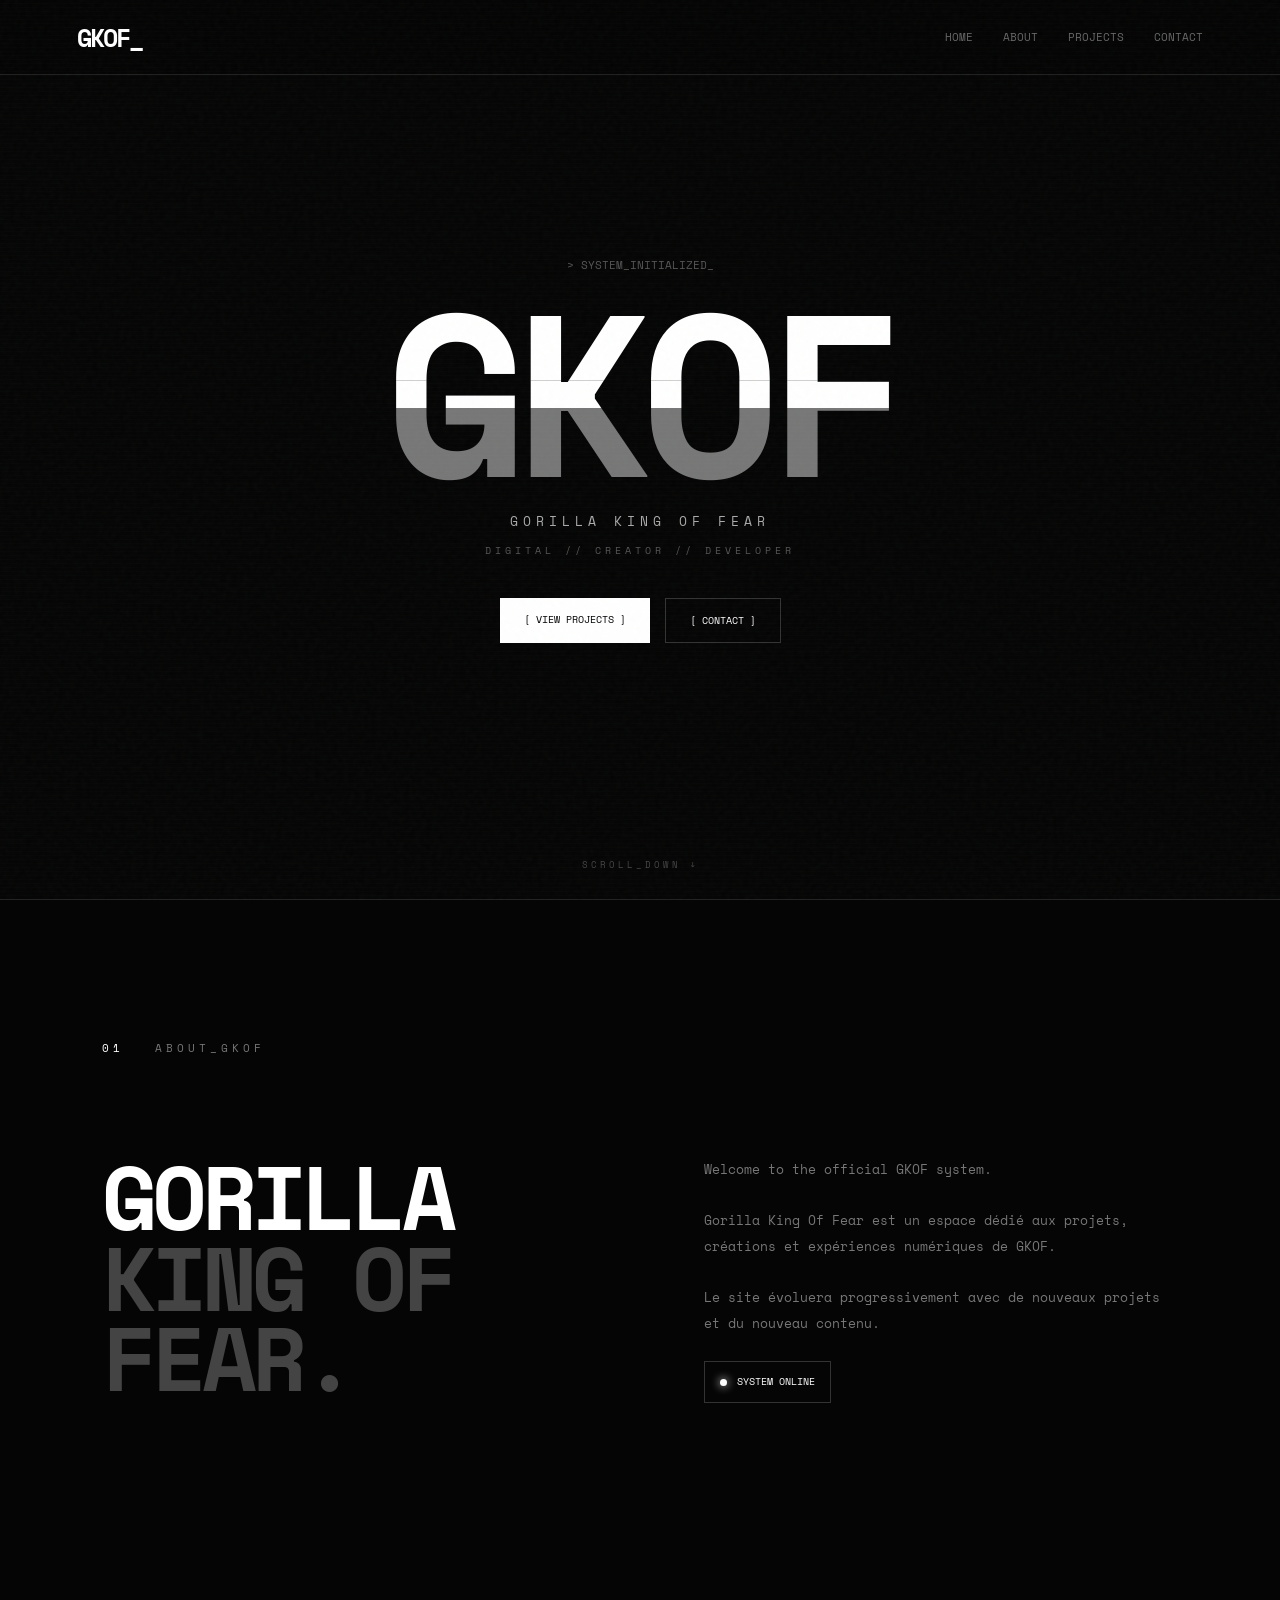
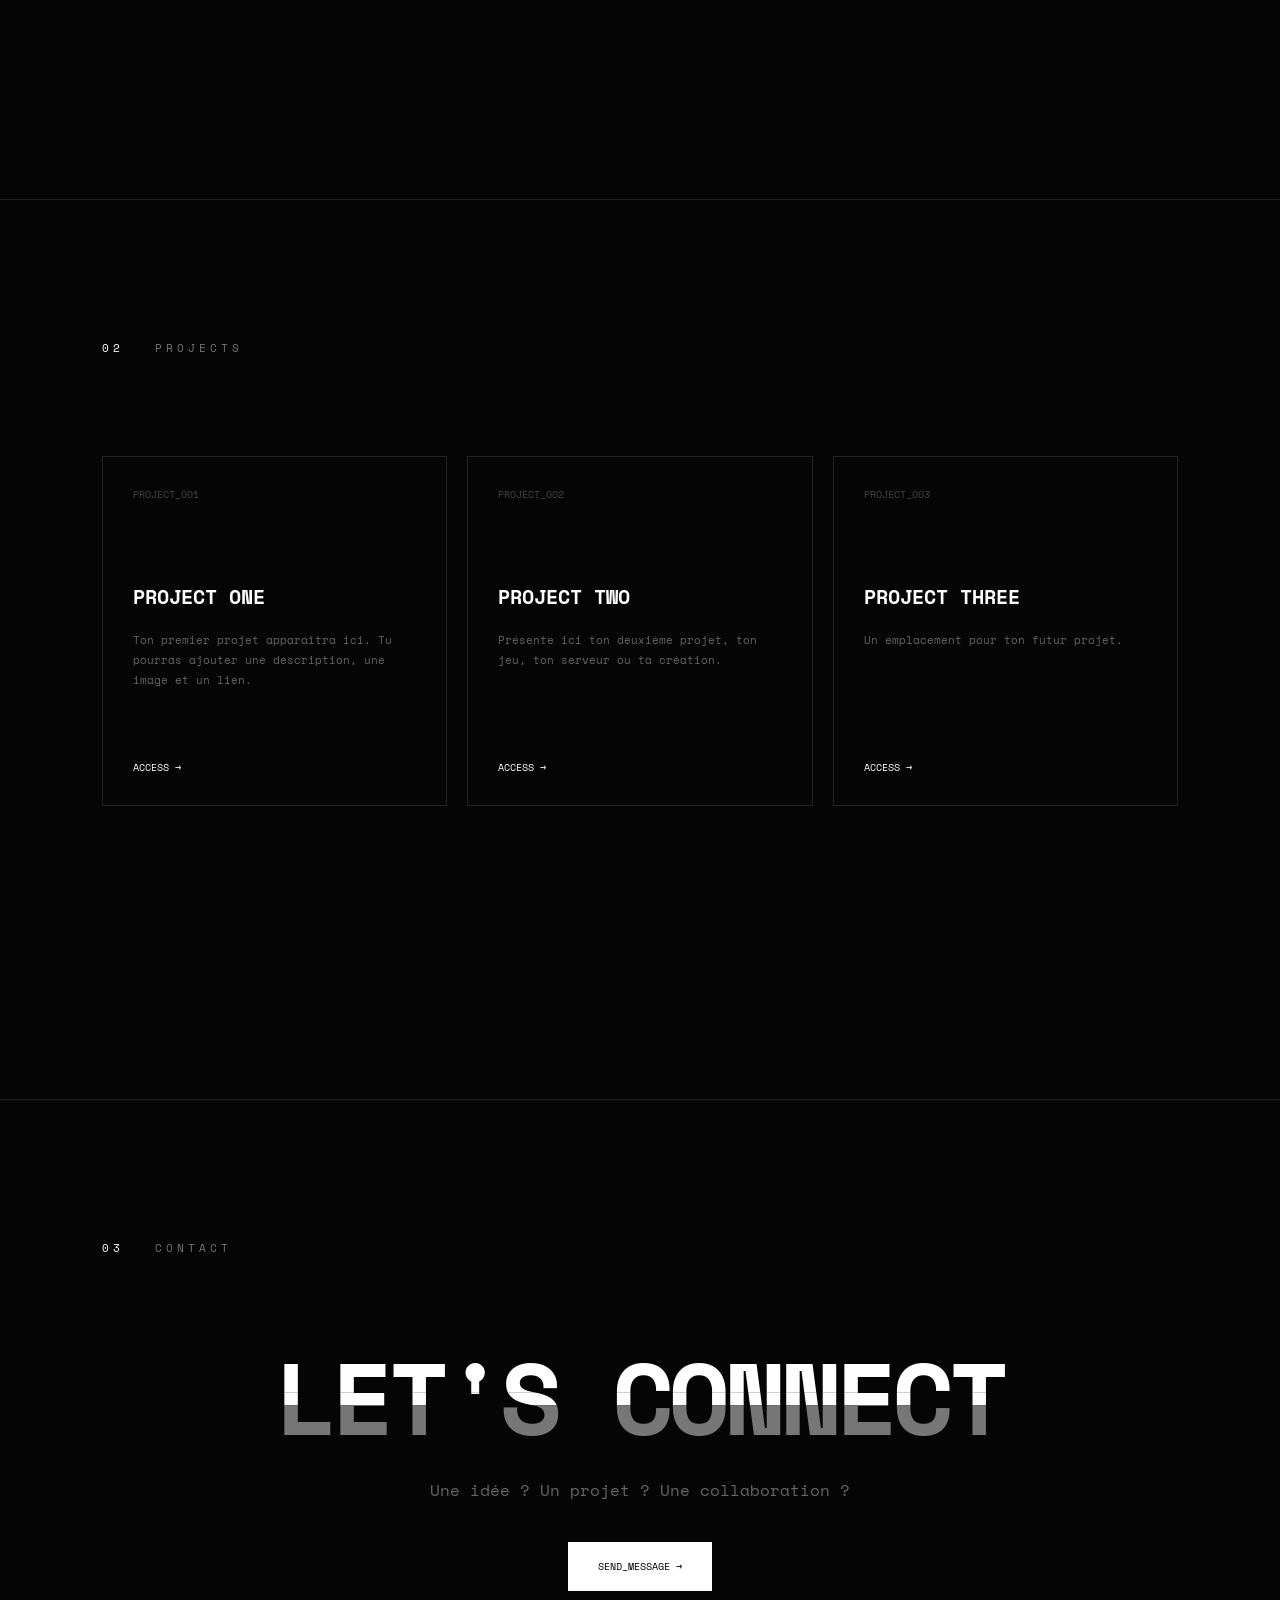
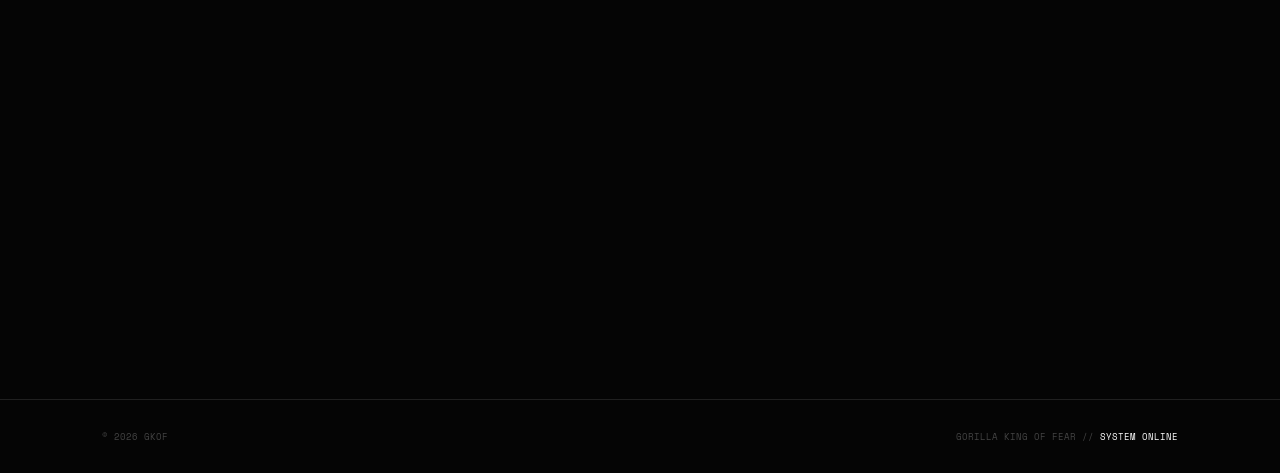
==== index.html @ f68873b0 "Add files via upload" ====
<!DOCTYPE html>
<html lang="fr">
<head>
    <meta charset="UTF-8">
    <meta name="viewport" content="width=device-width, initial-scale=1.0">

    <title>GKOF // Gorilla King Of Fear</title>

    <link rel="stylesheet" href="style.css">
</head>

<body>

    <!-- Effets visuels -->
    <div class="noise"></div>
    <div class="scanlines"></div>

    <!-- =========================
         NAVIGATION
    ========================== -->

    <header>

        <a href="#home" class="logo">
            GKOF<span>_</span>
        </a>

        <nav>
            <a href="#home">HOME</a>
            <a href="#about">ABOUT</a>
            <a href="#projects">PROJECTS</a>
            <a href="#contact">CONTACT</a>
        </nav>

    </header>


    <!-- =========================
         HOME
    ========================== -->

    <main>

        <section id="home" class="hero">

            <div class="hero-content">

                <p class="terminal">
                    &gt; SYSTEM_INITIALIZED_
                </p>

                <h1 class="glitch" data-text="GKOF">
                    GKOF
                </h1>

                <p class="brand-name">
                    GORILLA KING OF FEAR
                </p>

                <p class="subtitle">
                    DIGITAL // CREATOR // DEVELOPER
                </p>

                <div class="buttons">

                    <a href="#projects" class="btn">
                        [ VIEW PROJECTS ]
                    </a>

                    <a href="#contact" class="btn outline">
                        [ CONTACT ]
                    </a>

                </div>

            </div>

            <div class="scroll">
                SCROLL_DOWN ↓
            </div>

        </section>


        <!-- =========================
             ABOUT
        ========================== -->

        <section id="about" class="section">

            <div class="section-title">
                <span>01</span>
                ABOUT_GKOF
            </div>

            <div class="about-grid">

                <div>

                    <h2>
                        GORILLA<br>
                        <span>KING OF FEAR.</span>
                    </h2>

                </div>

                <div class="text">

                    <p>
                        Welcome to the official GKOF system.
                    </p>

                    <p>
                        Gorilla King Of Fear est un espace dédié
                        aux projets, créations et expériences
                        numériques de GKOF.
                    </p>

                    <p>
                        Le site évoluera progressivement avec de
                        nouveaux projets et du nouveau contenu.
                    </p>

                    <div class="status">
                        <span class="dot"></span>
                        SYSTEM ONLINE
                    </div>

                </div>

            </div>

        </section>


        <!-- =========================
             PROJECTS
        ========================== -->

        <section id="projects" class="section">

            <div class="section-title">
                <span>02</span>
                PROJECTS
            </div>

            <div class="projects">

                <article class="project">

                    <div class="project-number">
                        PROJECT_001
                    </div>

                    <h3>
                        PROJECT ONE
                    </h3>

                    <p>
                        Ton premier projet apparaîtra ici.
                        Tu pourras ajouter une description,
                        une image et un lien.
                    </p>

                    <a href="#">
                        ACCESS →
                    </a>

                </article>


                <article class="project">

                    <div class="project-number">
                        PROJECT_002
                    </div>

                    <h3>
                        PROJECT TWO
                    </h3>

                    <p>
                        Présente ici ton deuxième projet,
                        ton jeu, ton serveur ou ta création.
                    </p>

                    <a href="#">
                        ACCESS →
                    </a>

                </article>


                <article class="project">

                    <div class="project-number">
                        PROJECT_003
                    </div>

                    <h3>
                        PROJECT THREE
                    </h3>

                    <p>
                        Un emplacement pour ton futur projet.
                    </p>

                    <a href="#">
                        ACCESS →
                    </a>

                </article>

            </div>

        </section>


        <!-- =========================
             CONTACT
        ========================== -->

        <section id="contact" class="section contact">

            <div class="section-title">
                <span>03</span>
                CONTACT
            </div>

            <h2 class="glitch small" data-text="LET'S CONNECT">
                LET'S CONNECT
            </h2>

            <p>
                Une idée ? Un projet ? Une collaboration ?
            </p>

            <!-- Change cette adresse plus tard -->
            <a
                href="mailto:tonemail@example.com"
                class="contact-btn"
            >
                SEND_MESSAGE →
            </a>

        </section>

    </main>


    <!-- =========================
         FOOTER
    ========================== -->

    <footer>

        <div>
            © 2026 GKOF
        </div>

        <div>
            GORILLA KING OF FEAR //
            <span>SYSTEM ONLINE</span>
        </div>

    </footer>


    <script src="script.js"></script>

</body>
</html>
---- style.css ----
@import url('https://fonts.googleapis.com/css2?family=Space+Mono:wght@400;700&display=swap');


/* =========================
   RESET
========================= */

* {
    margin: 0;
    padding: 0;
    box-sizing: border-box;
}

html {
    scroll-behavior: smooth;
}

body {
    background: #050505;
    color: #ffffff;
    font-family: "Space Mono", monospace;
    overflow-x: hidden;
}


/* =========================
   NOISE
========================= */

.noise {
    position: fixed;
    inset: 0;

    z-index: 999;

    pointer-events: none;

    opacity: 0.035;

    background-image:
        url("data:image/svg+xml,%3Csvg viewBox='0 0 180 180' xmlns='http://www.w3.org/2000/svg'%3E%3Cfilter id='noise'%3E%3CfeTurbulence type='fractalNoise' baseFrequency='.9' numOctaves='4' stitchTiles='stitch'/%3E%3C/filter%3E%3Crect width='100%25' height='100%25' filter='url(%23noise)' opacity='.8'/%3E%3C/svg%3E");
}


/* =========================
   SCANLINES
========================= */

.scanlines {
    position: fixed;
    inset: 0;

    z-index: 998;

    pointer-events: none;

    background:
        repeating-linear-gradient(
            to bottom,
            transparent 0px,
            transparent 3px,
            rgba(255,255,255,0.025) 4px
        );
}


/* =========================
   HEADER
========================= */

header {
    position: fixed;

    top: 0;
    left: 0;

    width: 100%;
    height: 75px;

    padding: 0 6vw;

    display: flex;
    align-items: center;
    justify-content: space-between;

    background: rgba(5,5,5,0.85);

    border-bottom: 1px solid #202020;

    backdrop-filter: blur(12px);

    z-index: 100;
}


.logo {
    color: white;

    text-decoration: none;

    font-size: 25px;

    font-weight: 700;

    letter-spacing: -2px;
}


.logo span {
    animation: blink 1s infinite;
}


nav {
    display: flex;

    gap: 30px;
}


nav a {
    color: #666;

    text-decoration: none;

    font-size: 11px;

    transition: 0.2s;
}


nav a:hover {
    color: white;

    text-shadow:
        2px 0 white,
        -2px 0 #555;
}


/* =========================
   HERO
========================= */

.hero {
    min-height: 100vh;

    position: relative;

    display: flex;
    align-items: center;
    justify-content: center;

    border-bottom: 1px solid #202020;
}


.hero-content {
    text-align: center;
}


.terminal {
    color: #555;

    font-size: 11px;

    margin-bottom: 25px;
}


.brand-name {
    margin-top: 28px;

    color: #aaa;

    font-size: 13px;

    letter-spacing: 5px;
}


.subtitle {
    margin-top: 12px;

    color: #555;

    font-size: 10px;

    letter-spacing: 4px;
}


/* =========================
   GLITCH TITLE
========================= */

.glitch {
    position: relative;

    display: inline-block;

    font-size: clamp(90px, 18vw, 230px);

    line-height: 0.8;

    font-weight: 700;

    letter-spacing: -14px;

    text-transform: uppercase;
}


.glitch::before,
.glitch::after {
    content: attr(data-text);

    position: absolute;

    left: 0;
    top: 0;

    width: 100%;

    background: #050505;

    overflow: hidden;
}


.glitch::before {
    color: #ffffff;

    clip-path: inset(0 0 55% 0);

    animation:
        glitch-top
        2.2s
        infinite
        linear
        alternate-reverse;
}


.glitch::after {
    color: #777;

    clip-path: inset(60% 0 0 0);

    animation:
        glitch-bottom
        1.8s
        infinite
        linear
        alternate-reverse;
}


@keyframes glitch-top {

    0% {
        transform: translate(0);
    }

    20% {
        transform: translate(-7px, -2px);
    }

    40% {
        transform: translate(6px, 1px);
    }

    60% {
        transform: translate(-3px, 2px);
    }

    80% {
        transform: translate(5px, -1px);
    }

    100% {
        transform: translate(0);
    }

}


@keyframes glitch-bottom {

    0% {
        transform: translate(0);
    }

    20% {
        transform: translate(5px, 2px);
    }

    40% {
        transform: translate(-6px, -1px);
    }

    60% {
        transform: translate(3px, 2px);
    }

    80% {
        transform: translate(-4px, -2px);
    }

    100% {
        transform: translate(0);
    }

}


/* =========================
   BUTTONS
========================= */

.buttons {
    margin-top: 40px;

    display: flex;

    justify-content: center;

    gap: 15px;
}


.btn {
    display: inline-block;

    padding: 14px 24px;

    color: #000;

    background: white;

    text-decoration: none;

    font-size: 10px;

    transition: 0.2s;
}


.btn:hover {
    color: white;

    background: #050505;

    outline: 1px solid white;

    transform: translateY(-3px);
}


.btn.outline {
    color: white;

    background: transparent;

    border: 1px solid #333;
}


.btn.outline:hover {
    border-color: white;
}


/* =========================
   SCROLL
========================= */

.scroll {
    position: absolute;

    bottom: 28px;

    color: #444;

    font-size: 9px;

    letter-spacing: 3px;
}


/* =========================
   SECTIONS
========================= */

.section {
    min-height: 100vh;

    padding: 140px 8vw;

    border-bottom: 1px solid #202020;
}


.section-title {
    margin-bottom: 100px;

    color: #777;

    font-size: 11px;

    letter-spacing: 4px;
}


.section-title span {
    margin-right: 20px;

    color: white;
}


/* =========================
   ABOUT
========================= */

.about-grid {
    display: grid;

    grid-template-columns: 1fr 1fr;

    gap: 10vw;
}


.about-grid h2 {
    font-size: clamp(45px, 7vw, 100px);

    line-height: 0.9;

    letter-spacing: -5px;
}


.about-grid h2 span {
    color: #444;
}


.text {
    max-width: 500px;

    color: #777;

    font-size: 13px;

    line-height: 2;
}


.text p {
    margin-bottom: 25px;
}


.status {
    display: inline-flex;

    align-items: center;

    gap: 10px;

    padding: 10px 15px;

    color: white;

    border: 1px solid #333;

    font-size: 10px;
}


.dot {
    width: 7px;
    height: 7px;

    background: white;

    border-radius: 50%;

    box-shadow: 0 0 10px white;

    animation: blink 1.2s infinite;
}


@keyframes blink {

    50% {
        opacity: 0;
    }

}


/* =========================
   PROJECTS
========================= */

.projects {
    display: grid;

    grid-template-columns:
        repeat(3, 1fr);

    gap: 20px;
}


.project {
    min-height: 350px;

    position: relative;

    padding: 30px;

    border: 1px solid #222;

    transition: 0.3s;
}


.project:hover {
    border-color: white;

    background: #090909;

    transform: translateY(-8px);
}


.project-number {
    margin-bottom: 80px;

    color: #444;

    font-size: 10px;
}


.project h3 {
    margin-bottom: 20px;

    font-size: 20px;
}


.project p {
    color: #666;

    font-size: 11px;

    line-height: 1.8;
}


.project a {
    position: absolute;

    bottom: 30px;

    color: white;

    text-decoration: none;

    font-size: 10px;
}


.project a:hover {
    text-decoration: line-through;
}


/* =========================
   CONTACT
========================= */

.contact {
    text-align: center;
}


.contact .section-title {
    text-align: left;
}


.glitch.small {
    font-size: clamp(45px, 8vw, 110px);

    letter-spacing: -6px;

    margin-bottom: 40px;
}


.contact p {
    margin-bottom: 40px;

    color: #666;
}


.contact-btn {
    display: inline-block;

    padding: 17px 30px;

    color: black;

    background: white;

    text-decoration: none;

    font-size: 10px;

    transition: 0.2s;
}


.contact-btn:hover {
    color: white;

    background: transparent;

    outline: 1px solid white;
}


/* =========================
   FOOTER
========================= */

footer {
    padding: 30px 8vw;

    display: flex;

    justify-content: space-between;

    color: #444;

    font-size: 9px;
}


footer span {
    color: white;
}


/* =========================
   MOBILE
========================= */

@media (max-width: 700px) {

    header {
        height: 65px;

        padding: 0 20px;
    }


    nav {
        gap: 12px;
    }


    nav a {
        font-size: 8px;
    }


    .glitch {
        font-size: 80px;

        letter-spacing: -8px;
    }


    .brand-name {
        font-size: 9px;

        letter-spacing: 3px;
    }


    .subtitle {
        font-size: 8px;

        letter-spacing: 2px;
    }


    .buttons {
        flex-direction: column;

        margin: 30px 40px;
    }


    .about-grid {
        grid-template-columns: 1fr;

        gap: 50px;
    }


    .projects {
        grid-template-columns: 1fr;
    }


    .section {
        padding: 100px 25px;
    }


    .section-title {
        margin-bottom: 60px;
    }


    footer {
        flex-direction: column;

        gap: 10px;
    }

}
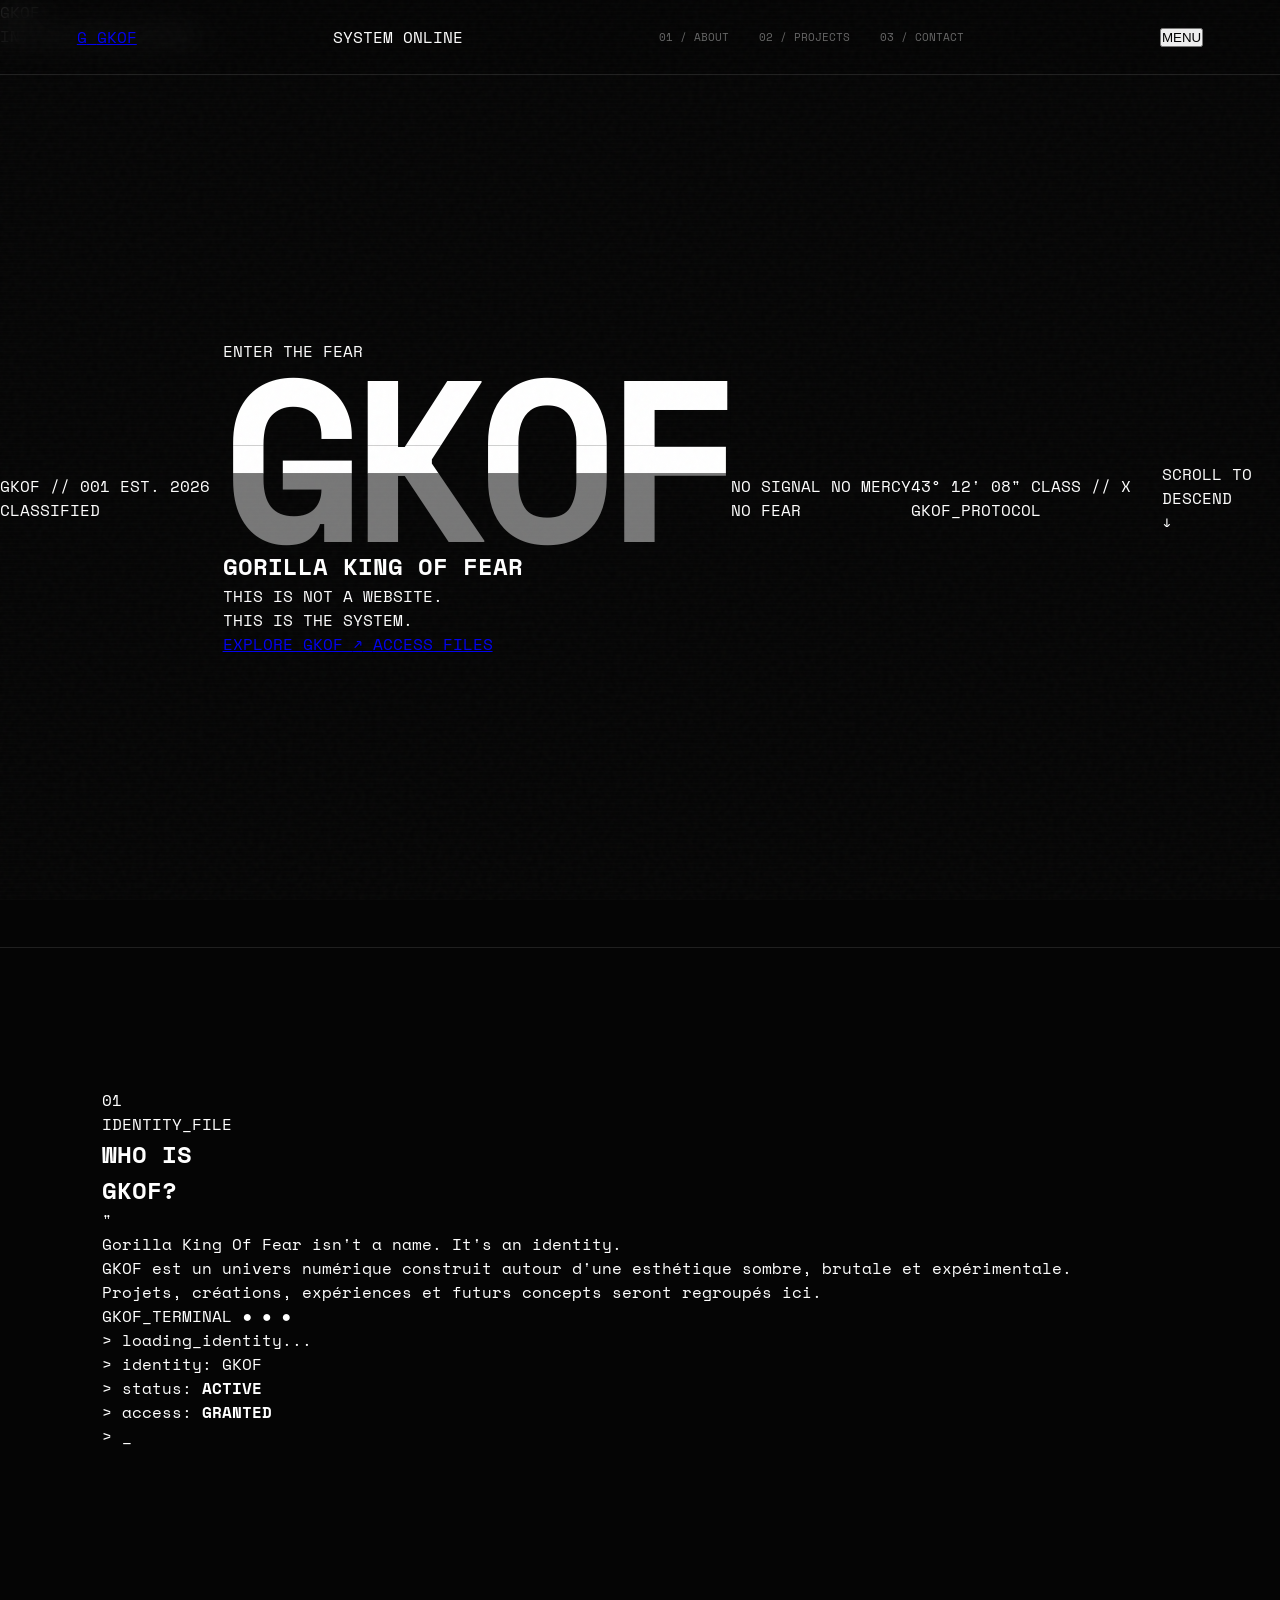
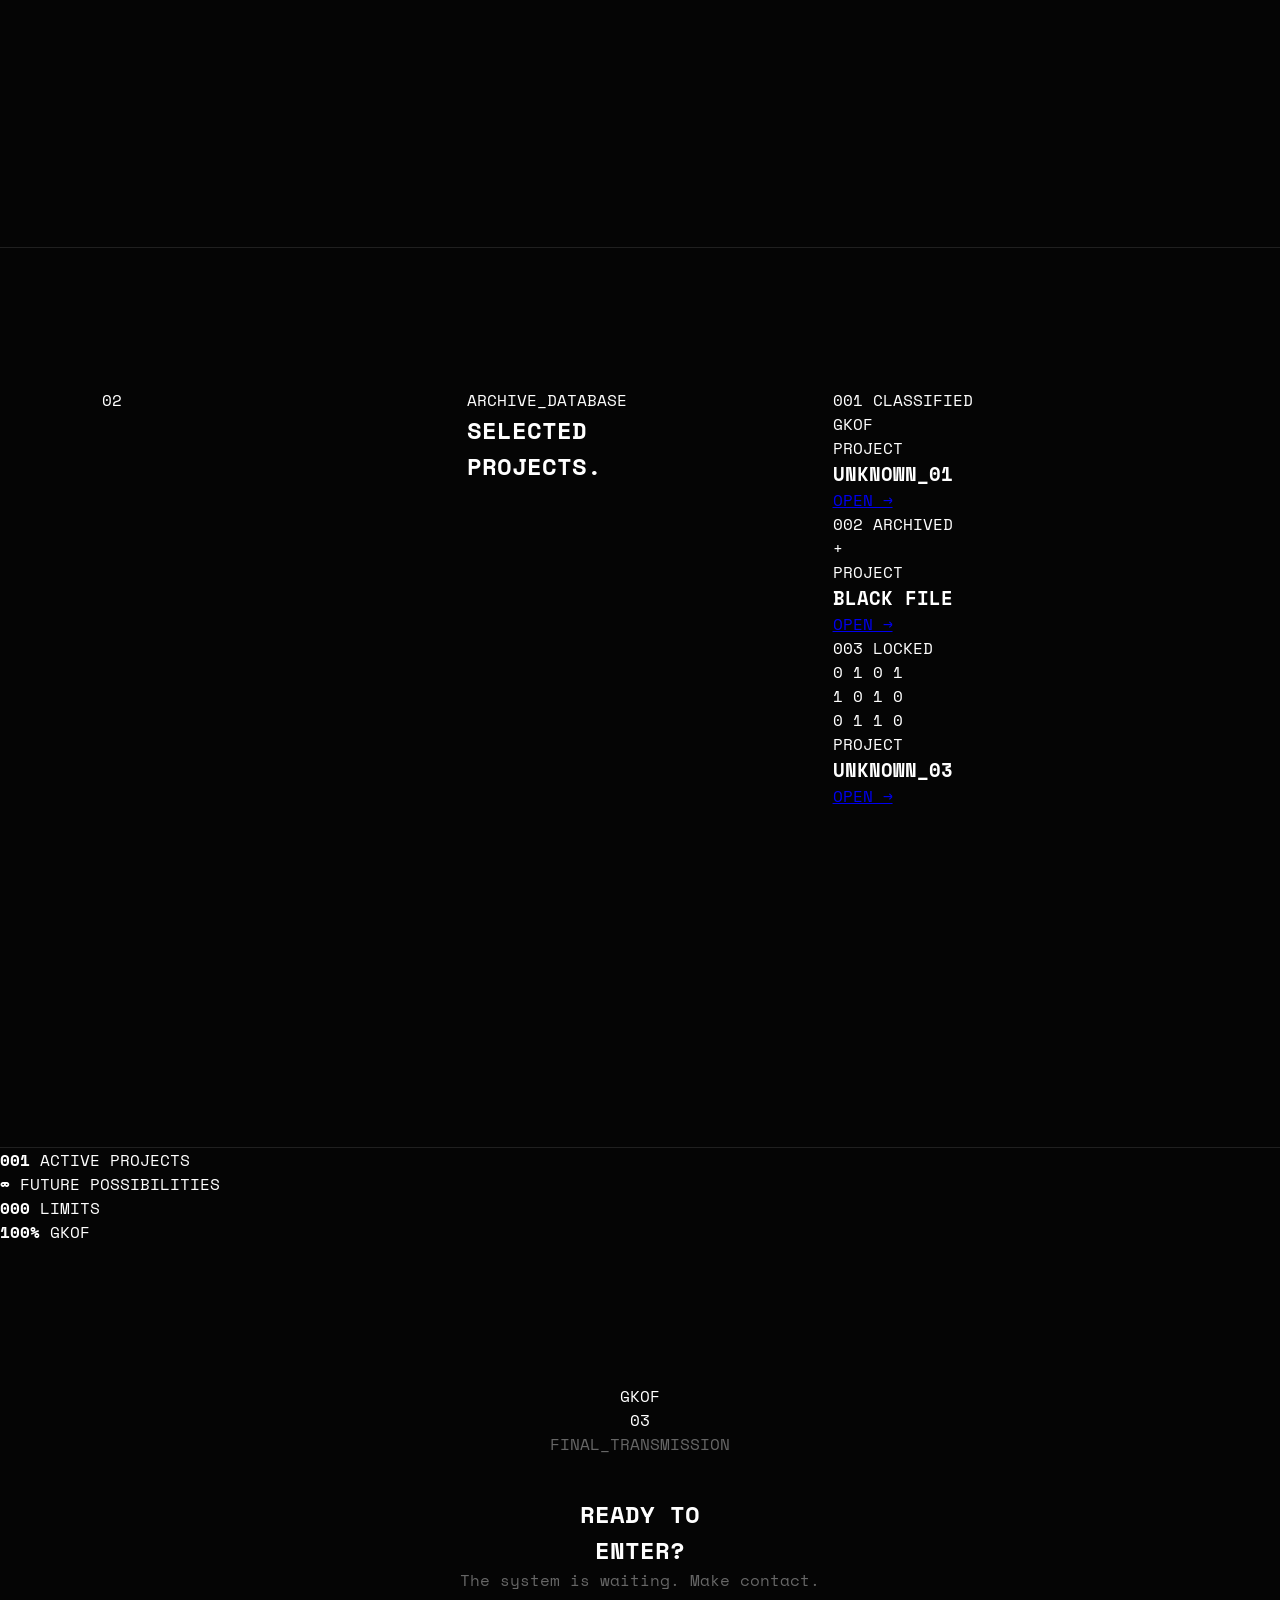
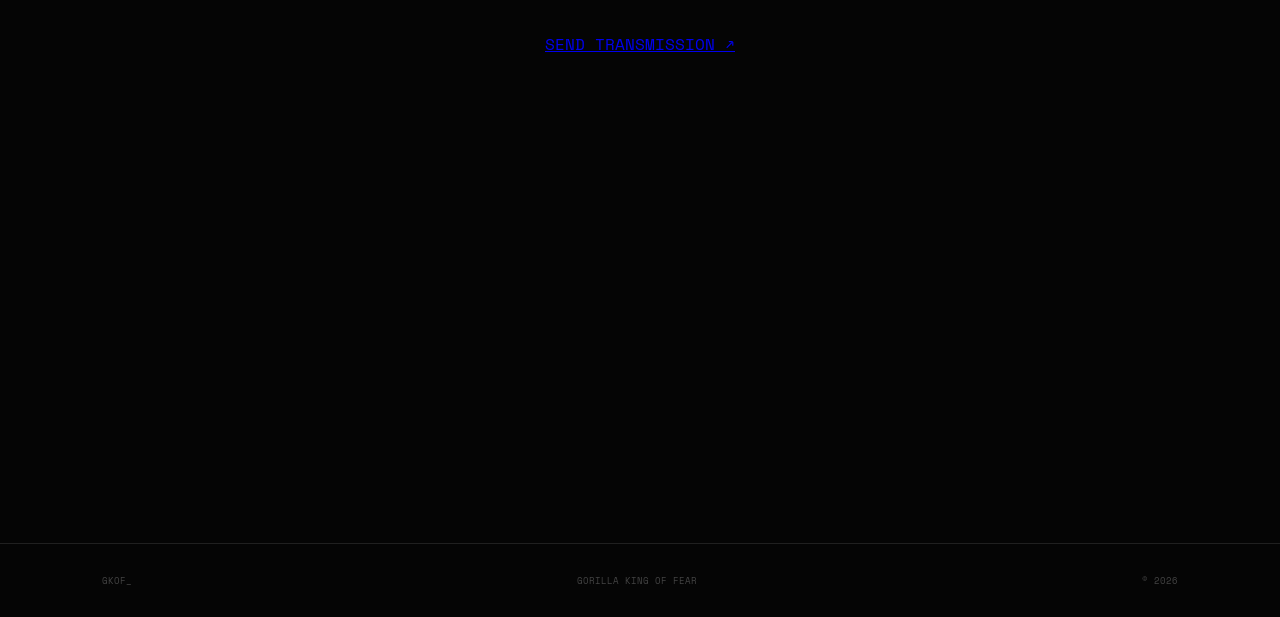
==== commit 76c89593: "Update index.html" ====
--- a/index.html
+++ b/index.html
@@ -4,263 +4,423 @@
     <meta charset="UTF-8">
     <meta name="viewport" content="width=device-width, initial-scale=1.0">
 
-    <title>GKOF // Gorilla King Of Fear</title>
+    <title>GKOF — Gorilla King Of Fear</title>
+
+    <meta
+        name="description"
+        content="GKOF — Gorilla King Of Fear. Enter the system."
+    >
 
     <link rel="stylesheet" href="style.css">
 </head>
 
 <body>
 
-    <!-- Effets visuels -->
+    <div class="cursor"></div>
     <div class="noise"></div>
     <div class="scanlines"></div>
 
-    <!-- =========================
-         NAVIGATION
-    ========================== -->
+    <!-- LOADER -->
+
+    <div class="loader">
+        <div class="loader-logo">GKOF</div>
+
+        <div class="loader-bar">
+            <span></span>
+        </div>
+
+        <div class="loader-text">
+            INITIALIZING SYSTEM...
+        </div>
+    </div>
+
+
+    <!-- NAVIGATION -->
 
     <header>
 
-        <a href="#home" class="logo">
-            GKOF<span>_</span>
+        <a href="#home" class="brand">
+            <span class="brand-symbol">G</span>
+            <span>GKOF</span>
         </a>
 
+        <div class="nav-status">
+            <i></i>
+            SYSTEM ONLINE
+        </div>
+
         <nav>
-            <a href="#home">HOME</a>
-            <a href="#about">ABOUT</a>
-            <a href="#projects">PROJECTS</a>
-            <a href="#contact">CONTACT</a>
+            <a href="#about">01 / ABOUT</a>
+            <a href="#projects">02 / PROJECTS</a>
+            <a href="#contact">03 / CONTACT</a>
         </nav>
 
+        <button class="menu-button">
+            MENU
+        </button>
+
     </header>
 
 
-    <!-- =========================
-         HOME
-    ========================== -->
+    <!-- HERO -->
 
     <main>
 
         <section id="home" class="hero">
 
-            <div class="hero-content">
-
-                <p class="terminal">
-                    &gt; SYSTEM_INITIALIZED_
-                </p>
+            <div class="hero-grid"></div>
+
+            <div class="hero-top">
+                <span>GKOF // 001</span>
+                <span>EST. 2026</span>
+                <span>CLASSIFIED</span>
+            </div>
+
+            <div class="hero-center">
+
+                <div class="eyebrow">
+                    <span></span>
+                    ENTER THE FEAR
+                    <span></span>
+                </div>
 
                 <h1 class="glitch" data-text="GKOF">
                     GKOF
                 </h1>
 
-                <p class="brand-name">
+                <h2>
                     GORILLA KING OF FEAR
+                </h2>
+
+                <p>
+                    THIS IS NOT A WEBSITE.<br>
+                    THIS IS THE SYSTEM.
                 </p>
 
-                <p class="subtitle">
-                    DIGITAL // CREATOR // DEVELOPER
+                <div class="hero-buttons">
+
+                    <a href="#projects" class="primary-button">
+                        EXPLORE GKOF
+                        <span>↗</span>
+                    </a>
+
+                    <a href="#about" class="secondary-button">
+                        ACCESS FILES
+                    </a>
+
+                </div>
+
+            </div>
+
+            <div class="hero-side left">
+                <span>NO SIGNAL</span>
+                <span>NO MERCY</span>
+                <span>NO FEAR</span>
+            </div>
+
+            <div class="hero-side right">
+                <span>43° 12' 08"</span>
+                <span>CLASS // X</span>
+                <span>GKOF_PROTOCOL</span>
+            </div>
+
+            <div class="hero-bottom">
+
+                <span>SCROLL TO DESCEND</span>
+
+                <div class="scroll-line">
+                    <span></span>
+                </div>
+
+                <span>↓</span>
+
+            </div>
+
+        </section>
+
+
+        <!-- ABOUT -->
+
+        <section id="about" class="about section">
+
+            <div class="section-number">
+                01
+            </div>
+
+            <div class="section-heading">
+                <p>IDENTITY_FILE</p>
+
+                <h2>
+                    WHO IS<br>
+                    <span>GKOF?</span>
+                </h2>
+            </div>
+
+            <div class="about-content">
+
+                <div class="about-intro">
+                    <span class="quote">"</span>
+
+                    <p>
+                        Gorilla King Of Fear isn't a name.
+                        It's an identity.
+                    </p>
+                </div>
+
+                <div class="about-text">
+
+                    <p>
+                        GKOF est un univers numérique construit
+                        autour d'une esthétique sombre, brutale
+                        et expérimentale.
+                    </p>
+
+                    <p>
+                        Projets, créations, expériences et futurs
+                        concepts seront regroupés ici.
+                    </p>
+
+                    <div class="terminal-box">
+
+                        <div class="terminal-head">
+                            <span>GKOF_TERMINAL</span>
+                            <span>● ● ●</span>
+                        </div>
+
+                        <div class="terminal-body">
+
+                            <p>
+                                <span>></span> loading_identity...
+                            </p>
+
+                            <p>
+                                <span>></span> identity: GKOF
+                            </p>
+
+                            <p>
+                                <span>></span> status:
+                                <b>ACTIVE</b>
+                            </p>
+
+                            <p>
+                                <span>></span> access:
+                                <b>GRANTED</b>
+                            </p>
+
+                            <p class="blink-line">
+                                <span>></span> _
+                            </p>
+
+                        </div>
+
+                    </div>
+
+                </div>
+
+            </div>
+
+        </section>
+
+
+        <!-- PROJECTS -->
+
+        <section id="projects" class="projects section">
+
+            <div class="section-number">
+                02
+            </div>
+
+            <div class="section-heading">
+
+                <p>ARCHIVE_DATABASE</p>
+
+                <h2>
+                    SELECTED<br>
+                    <span>PROJECTS.</span>
+                </h2>
+
+            </div>
+
+
+            <div class="project-grid">
+
+                <article class="project-card featured">
+
+                    <div class="card-top">
+                        <span>001</span>
+                        <span>CLASSIFIED</span>
+                    </div>
+
+                    <div class="card-visual">
+                        <div class="visual-text">
+                            GKOF
+                        </div>
+
+                        <div class="visual-lines"></div>
+                    </div>
+
+                    <div class="card-info">
+
+                        <div>
+                            <p>PROJECT</p>
+                            <h3>UNKNOWN_01</h3>
+                        </div>
+
+                        <a href="#">
+                            OPEN →
+                        </a>
+
+                    </div>
+
+                </article>
+
+
+                <article class="project-card">
+
+                    <div class="card-top">
+                        <span>002</span>
+                        <span>ARCHIVED</span>
+                    </div>
+
+                    <div class="card-visual visual-two">
+                        <div class="crosshair">+</div>
+                    </div>
+
+                    <div class="card-info">
+
+                        <div>
+                            <p>PROJECT</p>
+                            <h3>BLACK FILE</h3>
+                        </div>
+
+                        <a href="#">
+                            OPEN →
+                        </a>
+
+                    </div>
+
+                </article>
+
+
+                <article class="project-card">
+
+                    <div class="card-top">
+                        <span>003</span>
+                        <span>LOCKED</span>
+                    </div>
+
+                    <div class="card-visual visual-three">
+
+                        <div class="lock">
+                            0 1 0 1<br>
+                            1 0 1 0<br>
+                            0 1 1 0
+                        </div>
+
+                    </div>
+
+                    <div class="card-info">
+
+                        <div>
+                            <p>PROJECT</p>
+                            <h3>UNKNOWN_03</h3>
+                        </div>
+
+                        <a href="#">
+                            OPEN →
+                        </a>
+
+                    </div>
+
+                </article>
+
+            </div>
+
+        </section>
+
+
+        <!-- STATISTICS -->
+
+        <section class="stats">
+
+            <div class="stat">
+                <strong>001</strong>
+                <span>ACTIVE PROJECTS</span>
+            </div>
+
+            <div class="stat">
+                <strong>∞</strong>
+                <span>FUTURE POSSIBILITIES</span>
+            </div>
+
+            <div class="stat">
+                <strong>000</strong>
+                <span>LIMITS</span>
+            </div>
+
+            <div class="stat">
+                <strong>100%</strong>
+                <span>GKOF</span>
+            </div>
+
+        </section>
+
+
+        <!-- CONTACT -->
+
+        <section id="contact" class="contact section">
+
+            <div class="contact-bg">
+                GKOF
+            </div>
+
+            <div class="section-number">
+                03
+            </div>
+
+            <div class="contact-content">
+
+                <p>FINAL_TRANSMISSION</p>
+
+                <h2>
+                    READY TO<br>
+                    <span>ENTER?</span>
+                </h2>
+
+                <p class="contact-description">
+                    The system is waiting.
+                    Make contact.
                 </p>
 
-                <div class="buttons">
-
-                    <a href="#projects" class="btn">
-                        [ VIEW PROJECTS ]
-                    </a>
-
-                    <a href="#contact" class="btn outline">
-                        [ CONTACT ]
-                    </a>
-
-                </div>
-
-            </div>
-
-            <div class="scroll">
-                SCROLL_DOWN ↓
+                <a
+                    href="mailto:contact@gkof.com"
+                    class="contact-button"
+                >
+                    SEND TRANSMISSION
+                    <span>↗</span>
+                </a>
+
             </div>
 
         </section>
 
-
-        <!-- =========================
-             ABOUT
-        ========================== -->
-
-        <section id="about" class="section">
-
-            <div class="section-title">
-                <span>01</span>
-                ABOUT_GKOF
-            </div>
-
-            <div class="about-grid">
-
-                <div>
-
-                    <h2>
-                        GORILLA<br>
-                        <span>KING OF FEAR.</span>
-                    </h2>
-
-                </div>
-
-                <div class="text">
-
-                    <p>
-                        Welcome to the official GKOF system.
-                    </p>
-
-                    <p>
-                        Gorilla King Of Fear est un espace dédié
-                        aux projets, créations et expériences
-                        numériques de GKOF.
-                    </p>
-
-                    <p>
-                        Le site évoluera progressivement avec de
-                        nouveaux projets et du nouveau contenu.
-                    </p>
-
-                    <div class="status">
-                        <span class="dot"></span>
-                        SYSTEM ONLINE
-                    </div>
-
-                </div>
-
-            </div>
-
-        </section>
-
-
-        <!-- =========================
-             PROJECTS
-        ========================== -->
-
-        <section id="projects" class="section">
-
-            <div class="section-title">
-                <span>02</span>
-                PROJECTS
-            </div>
-
-            <div class="projects">
-
-                <article class="project">
-
-                    <div class="project-number">
-                        PROJECT_001
-                    </div>
-
-                    <h3>
-                        PROJECT ONE
-                    </h3>
-
-                    <p>
-                        Ton premier projet apparaîtra ici.
-                        Tu pourras ajouter une description,
-                        une image et un lien.
-                    </p>
-
-                    <a href="#">
-                        ACCESS →
-                    </a>
-
-                </article>
-
-
-                <article class="project">
-
-                    <div class="project-number">
-                        PROJECT_002
-                    </div>
-
-                    <h3>
-                        PROJECT TWO
-                    </h3>
-
-                    <p>
-                        Présente ici ton deuxième projet,
-                        ton jeu, ton serveur ou ta création.
-                    </p>
-
-                    <a href="#">
-                        ACCESS →
-                    </a>
-
-                </article>
-
-
-                <article class="project">
-
-                    <div class="project-number">
-                        PROJECT_003
-                    </div>
-
-                    <h3>
-                        PROJECT THREE
-                    </h3>
-
-                    <p>
-                        Un emplacement pour ton futur projet.
-                    </p>
-
-                    <a href="#">
-                        ACCESS →
-                    </a>
-
-                </article>
-
-            </div>
-
-        </section>
-
-
-        <!-- =========================
-             CONTACT
-        ========================== -->
-
-        <section id="contact" class="section contact">
-
-            <div class="section-title">
-                <span>03</span>
-                CONTACT
-            </div>
-
-            <h2 class="glitch small" data-text="LET'S CONNECT">
-                LET'S CONNECT
-            </h2>
-
-            <p>
-                Une idée ? Un projet ? Une collaboration ?
-            </p>
-
-            <!-- Change cette adresse plus tard -->
-            <a
-                href="mailto:tonemail@example.com"
-                class="contact-btn"
-            >
-                SEND_MESSAGE →
-            </a>
-
-        </section>
-
     </main>
 
 
-    <!-- =========================
-         FOOTER
-    ========================== -->
+    <!-- FOOTER -->
 
     <footer>
 
+        <div class="footer-brand">
+            GKOF_
+        </div>
+
         <div>
-            © 2026 GKOF
+            GORILLA KING OF FEAR
         </div>
 
         <div>
-            GORILLA KING OF FEAR //
-            <span>SYSTEM ONLINE</span>
+            © 2026
         </div>
 
     </footer>
@@ -269,4 +429,4 @@
     <script src="script.js"></script>
 
 </body>
-</html>+</html>
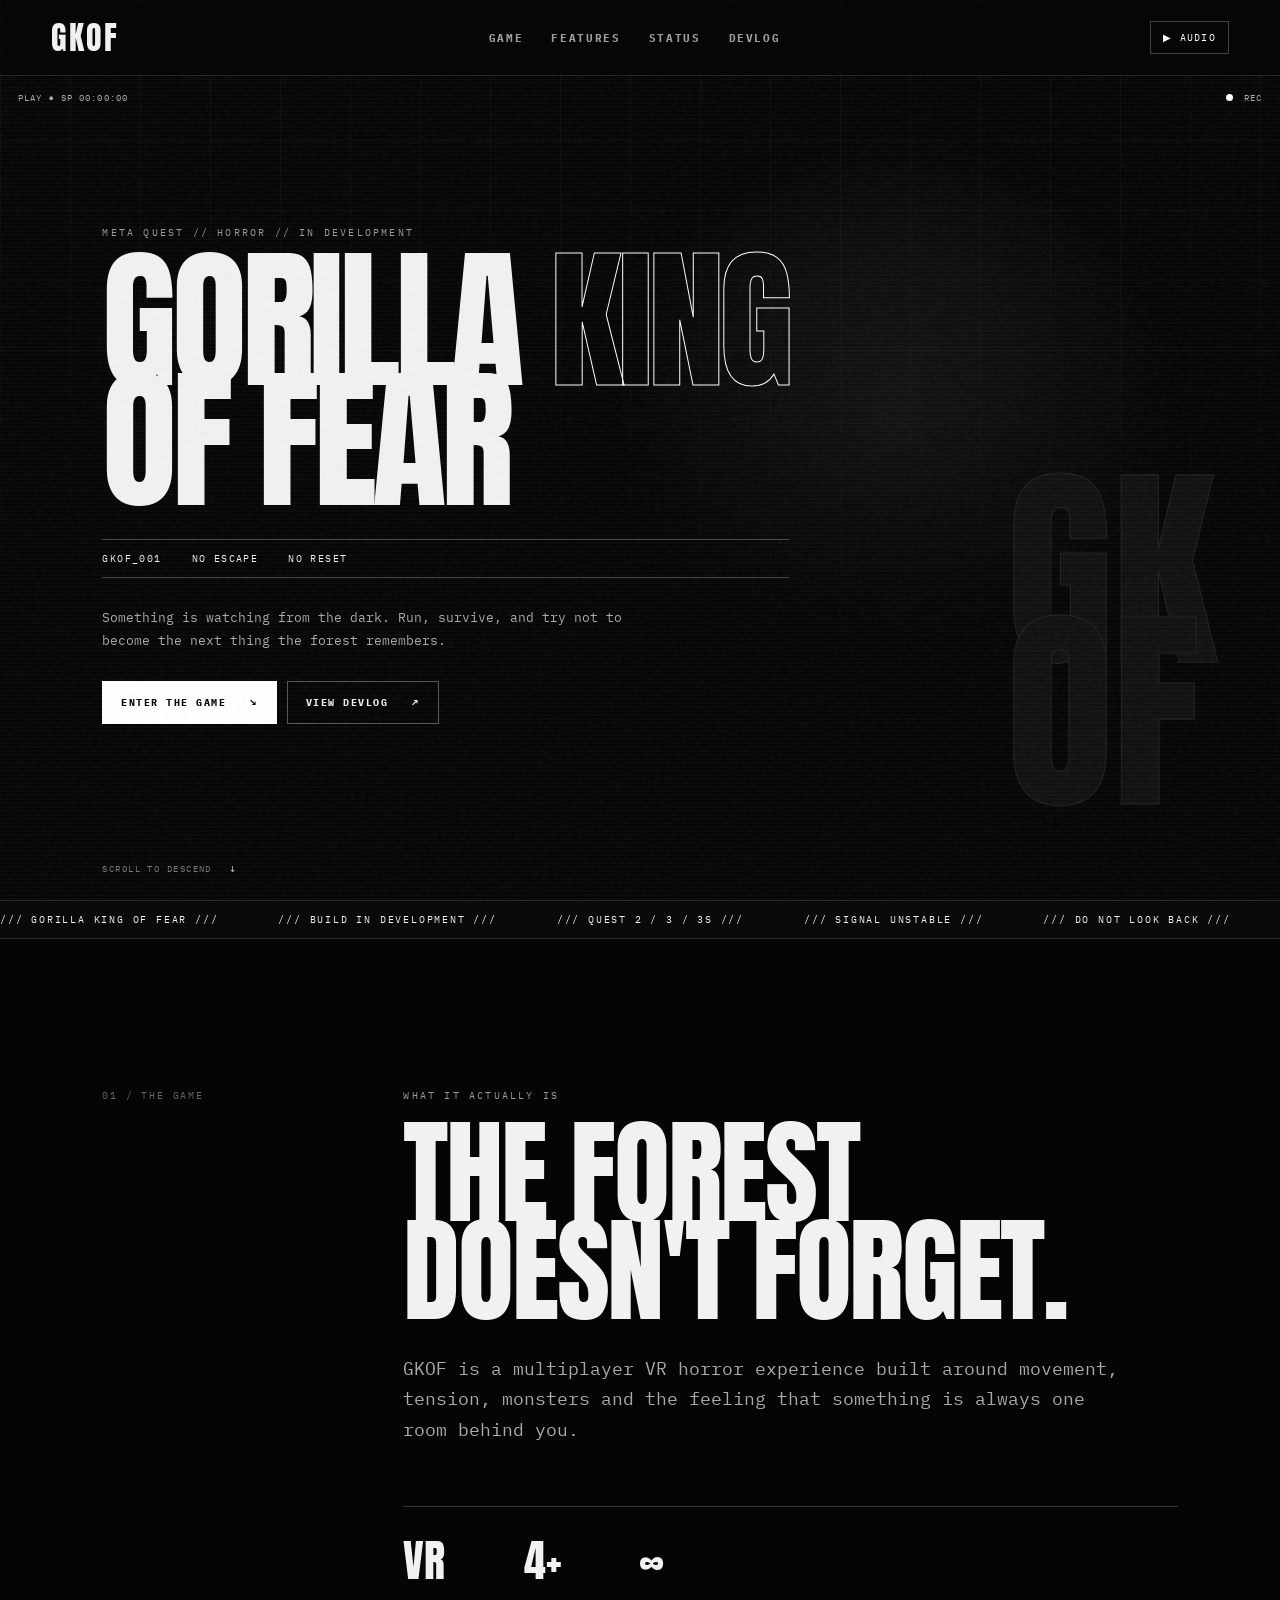
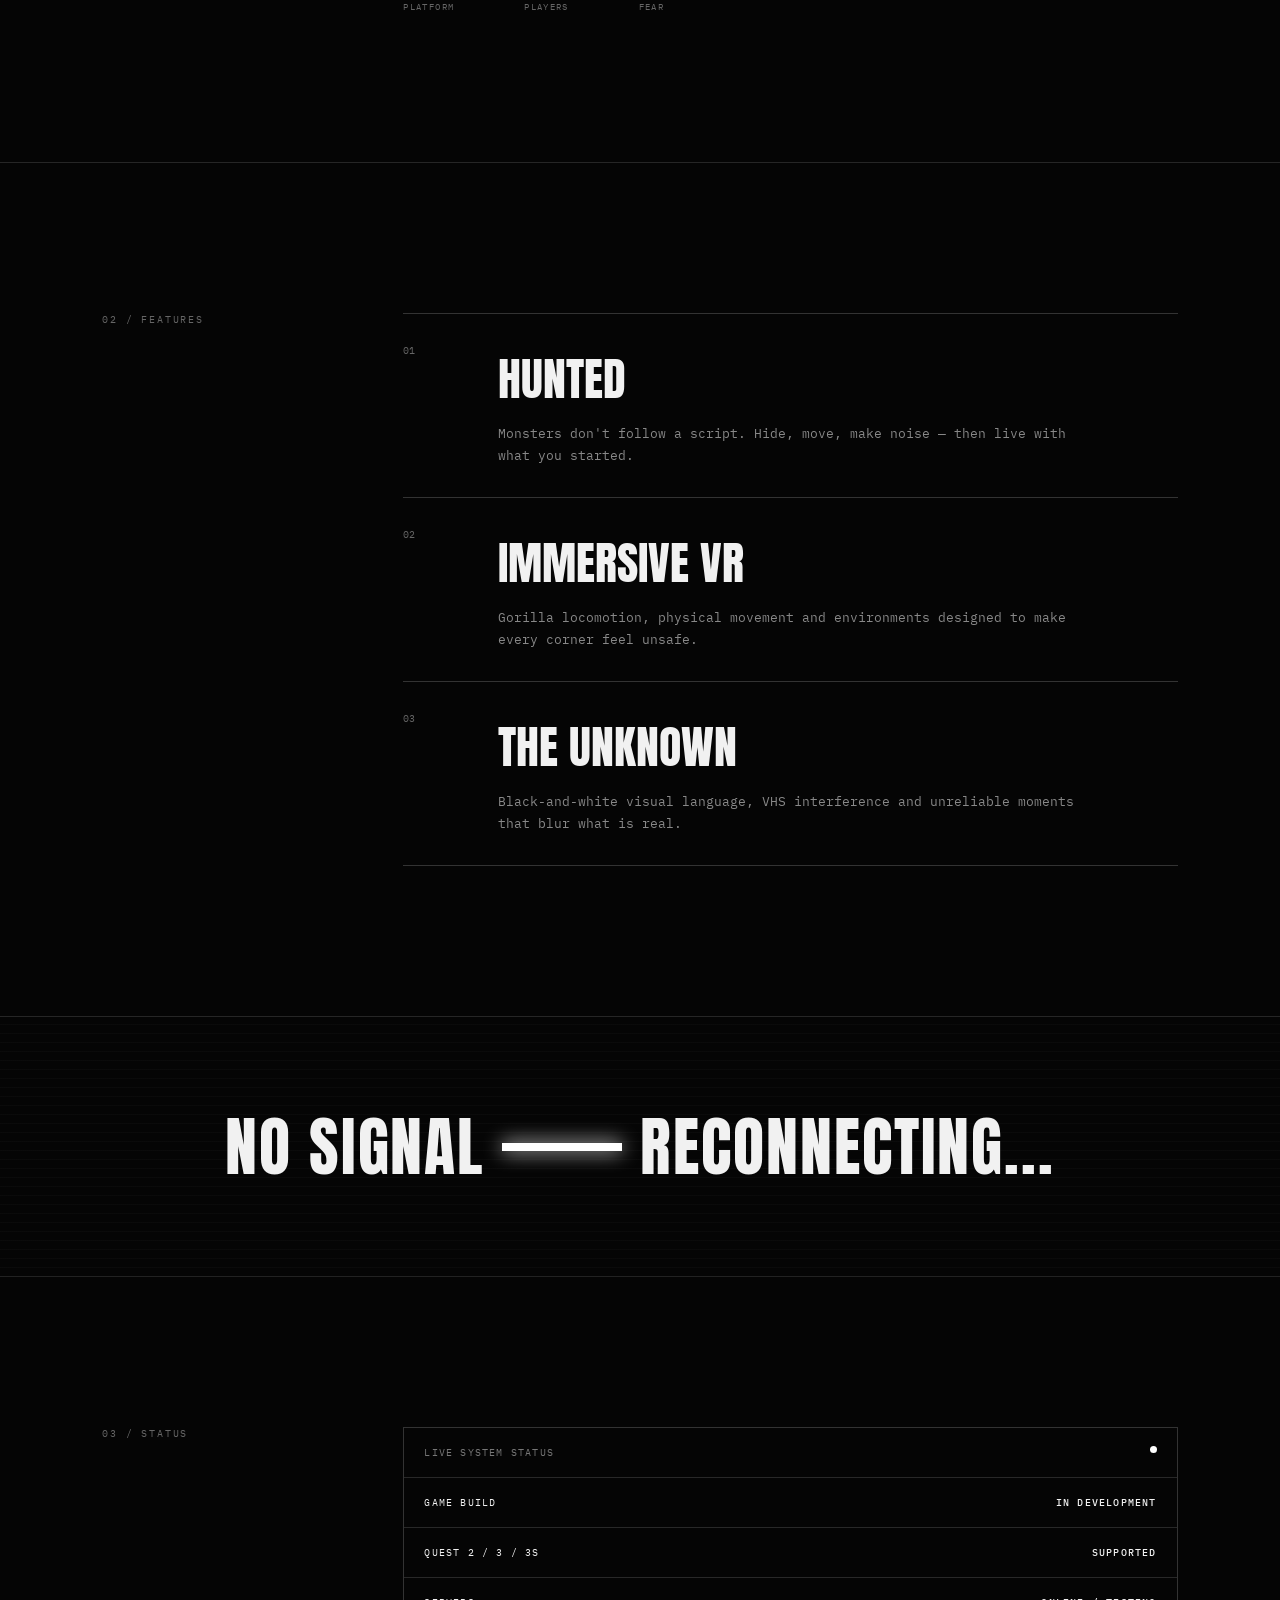
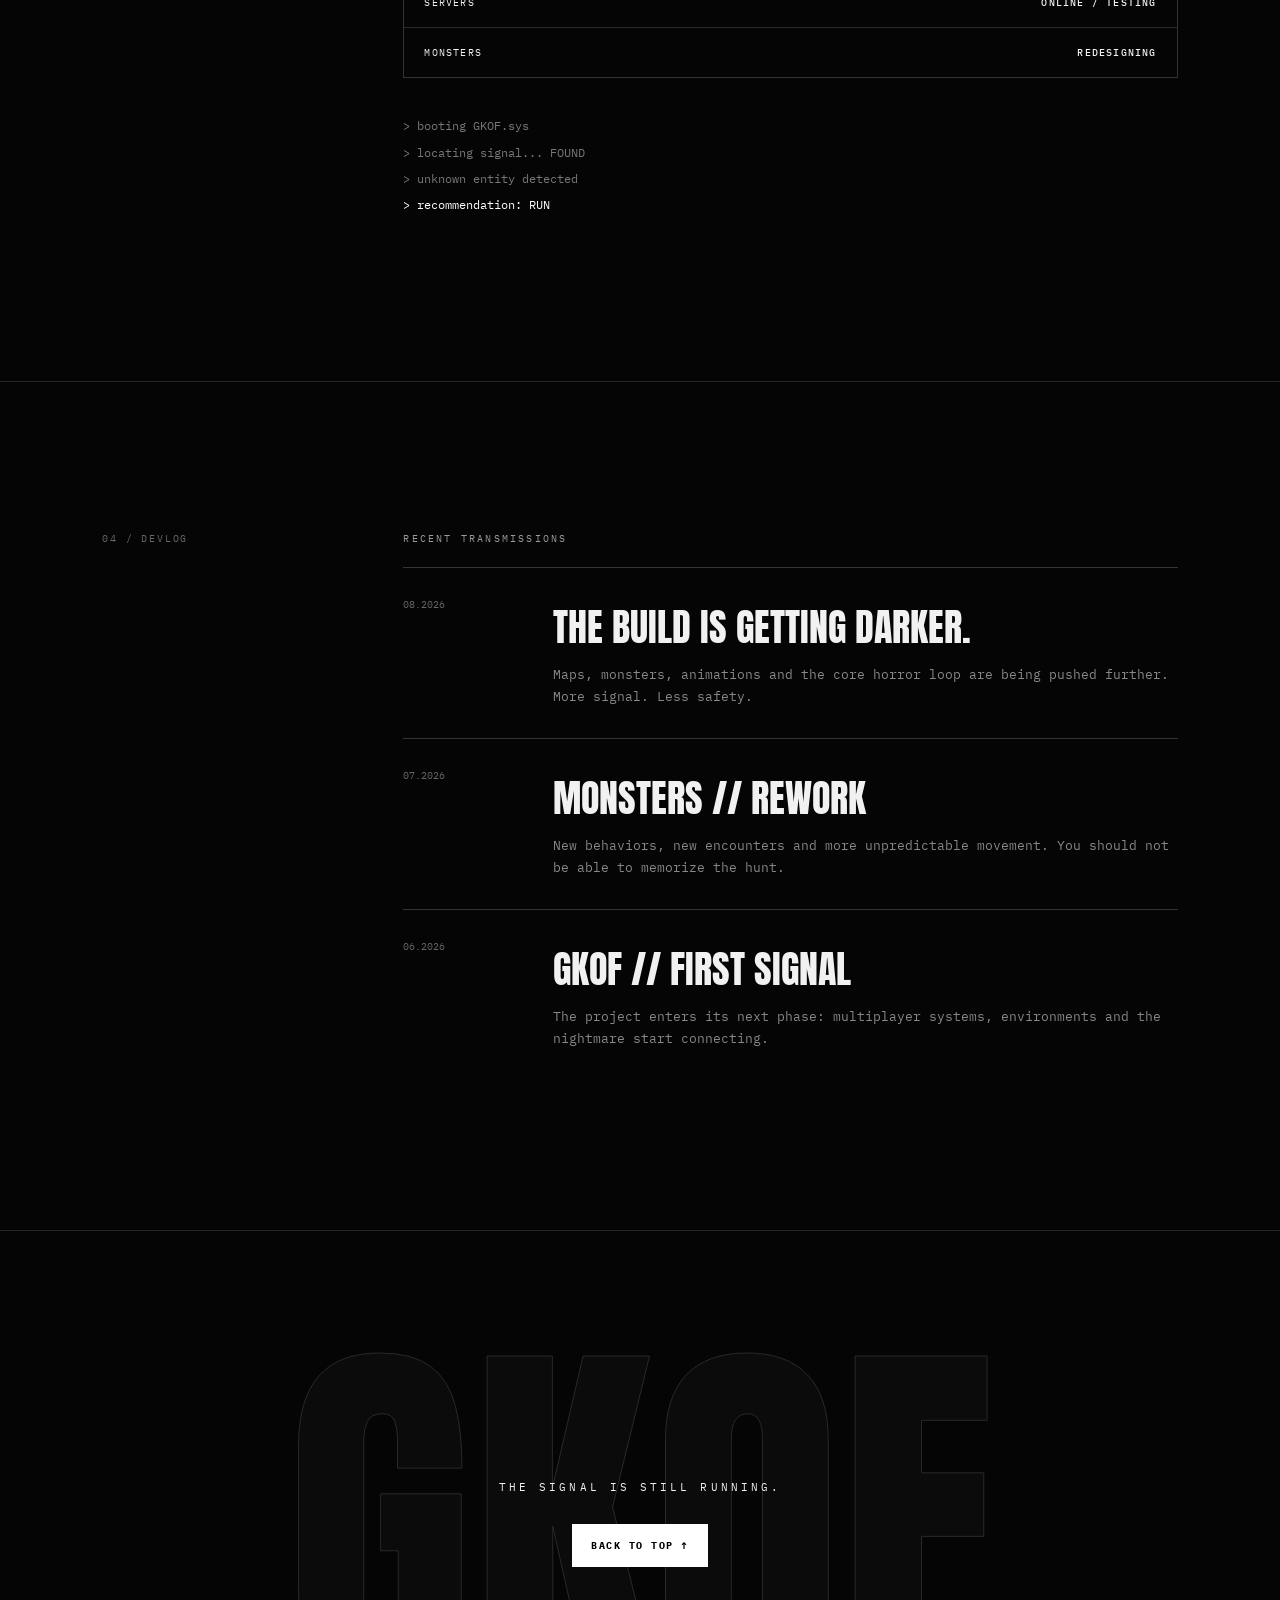
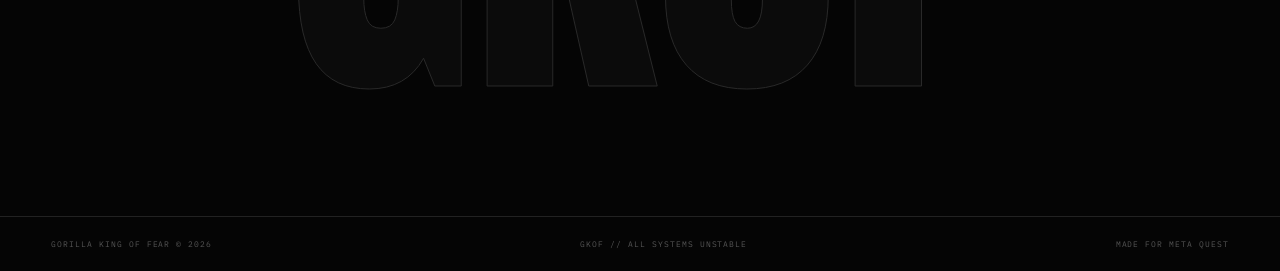
==== commit 430bc5e0: "Update index.html" ====
--- a/index.html
+++ b/index.html
@@ -1,432 +1,173 @@
-<!DOCTYPE html>
-<html lang="fr">
+<!doctype html>
+<html lang="en">
 <head>
-    <meta charset="UTF-8">
-    <meta name="viewport" content="width=device-width, initial-scale=1.0">
+  <meta charset="utf-8">
+  <meta name="viewport" content="width=device-width,initial-scale=1">
+  <meta name="theme-color" content="#050505">
+  <meta name="description" content="GORILLA KING OF FEAR — a black & white VHS horror experience for Meta Quest.">
+  <title>GKOF // GORILLA KING OF FEAR</title>
+  <link rel="stylesheet" href="style.css">
+</head>
+<body>
+  <div class="noise"></div>
+  <div class="scanlines"></div>
+  <div class="vhs-time">PLAY ● SP 00:00:00</div>
+  <div class="rec"><i></i> REC</div>
 
-    <title>GKOF — Gorilla King Of Fear</title>
+  <header class="nav">
+    <a class="brand glitch" href="#top" data-text="GKOF">GKOF</a>
+    <nav>
+      <a href="#game">GAME</a>
+      <a href="#features">FEATURES</a>
+      <a href="#status">STATUS</a>
+      <a href="#devlog">DEVLOG</a>
+    </nav>
+    <button class="audio-toggle" id="audioToggle" aria-label="Toggle music">
+      <span id="audioIcon">▶</span> AUDIO
+    </button>
+  </header>
 
-    <meta
-        name="description"
-        content="GKOF — Gorilla King Of Fear. Enter the system."
-    >
+  <main id="top">
+    <section class="hero">
+      <div class="hero-grid"></div>
+      <div class="hero-content">
+        <p class="eyebrow">META QUEST // HORROR // IN DEVELOPMENT</p>
+        <h1 class="hero-title glitch" data-text="GORILLA KING OF FEAR">
+          GORILLA <span>KING</span><br>OF FEAR
+        </h1>
+        <div class="hero-sub">
+          <span>GKOF_001</span>
+          <span>NO ESCAPE</span>
+          <span>NO RESET</span>
+        </div>
+        <p class="hero-copy">
+          Something is watching from the dark. Run, survive, and try not to become
+          the next thing the forest remembers.
+        </p>
+        <div class="hero-actions">
+          <a class="btn btn-solid" href="#game">ENTER THE GAME <b>↘</b></a>
+          <a class="btn" href="#devlog">VIEW DEVLOG <b>↗</b></a>
+        </div>
+      </div>
+      <div class="hero-mark">GK<br>OF</div>
+      <div class="scroll">SCROLL TO DESCEND <span>↓</span></div>
+    </section>
 
-    <link rel="stylesheet" href="style.css">
-</head>
+    <section class="ticker" aria-label="News ticker">
+      <div class="ticker-track">
+        <span>/// GORILLA KING OF FEAR ///</span>
+        <span>/// BUILD IN DEVELOPMENT ///</span>
+        <span>/// QUEST 2 / 3 / 3S ///</span>
+        <span>/// SIGNAL UNSTABLE ///</span>
+        <span>/// DO NOT LOOK BACK ///</span>
+      </div>
+    </section>
 
-<body>
+    <section class="section intro" id="game">
+      <div class="section-index">01 / THE GAME</div>
+      <div class="section-main">
+        <p class="kicker">WHAT IT ACTUALLY IS</p>
+        <h2>THE FOREST<br>DOESN'T FORGET.</h2>
+        <p class="large-copy">
+          GKOF is a multiplayer VR horror experience built around movement,
+          tension, monsters and the feeling that something is always one room
+          behind you.
+        </p>
+        <div class="stat-row">
+          <div><strong>VR</strong><span>PLATFORM</span></div>
+          <div><strong>4+</strong><span>PLAYERS</span></div>
+          <div><strong>∞</strong><span>FEAR</span></div>
+        </div>
+      </div>
+    </section>
 
-    <div class="cursor"></div>
-    <div class="noise"></div>
-    <div class="scanlines"></div>
+    <section class="section features" id="features">
+      <div class="section-index">02 / FEATURES</div>
+      <div class="section-main">
+        <div class="feature">
+          <span>01</span>
+          <div>
+            <h3>HUNTED</h3>
+            <p>Monsters don't follow a script. Hide, move, make noise — then live with what you started.</p>
+          </div>
+        </div>
+        <div class="feature">
+          <span>02</span>
+          <div>
+            <h3>IMMERSIVE VR</h3>
+            <p>Gorilla locomotion, physical movement and environments designed to make every corner feel unsafe.</p>
+          </div>
+        </div>
+        <div class="feature">
+          <span>03</span>
+          <div>
+            <h3>THE UNKNOWN</h3>
+            <p>Black-and-white visual language, VHS interference and unreliable moments that blur what is real.</p>
+          </div>
+        </div>
+      </div>
+    </section>
 
-    <!-- LOADER -->
+    <section class="signal" aria-label="Signal interruption">
+      <div class="signal-inner">
+        <span>NO SIGNAL</span>
+        <div class="signal-bar"></div>
+        <span>RECONNECTING...</span>
+      </div>
+    </section>
 
-    <div class="loader">
-        <div class="loader-logo">GKOF</div>
+    <section class="section status" id="status">
+      <div class="section-index">03 / STATUS</div>
+      <div class="section-main">
+        <div class="status-card">
+          <div class="status-head"><span>LIVE SYSTEM STATUS</span><span class="dot"></span></div>
+          <div class="status-item"><span>GAME BUILD</span><strong>IN DEVELOPMENT</strong></div>
+          <div class="status-item"><span>QUEST 2 / 3 / 3S</span><strong>SUPPORTED</strong></div>
+          <div class="status-item"><span>SERVERS</span><strong>ONLINE / TESTING</strong></div>
+          <div class="status-item"><span>MONSTERS</span><strong>REDESIGNING</strong></div>
+        </div>
+        <p class="terminal">
+          <span>&gt; booting GKOF.sys</span><br>
+          <span>&gt; locating signal... FOUND</span><br>
+          <span>&gt; unknown entity detected</span><br>
+          <span>&gt; recommendation: RUN</span>
+        </p>
+      </div>
+    </section>
 
-        <div class="loader-bar">
-            <span></span>
-        </div>
+    <section class="section devlog" id="devlog">
+      <div class="section-index">04 / DEVLOG</div>
+      <div class="section-main">
+        <p class="kicker">RECENT TRANSMISSIONS</p>
+        <article class="log">
+          <time>08.2026</time>
+          <div><h3>THE BUILD IS GETTING DARKER.</h3><p>Maps, monsters, animations and the core horror loop are being pushed further. More signal. Less safety.</p></div>
+        </article>
+        <article class="log">
+          <time>07.2026</time>
+          <div><h3>MONSTERS // REWORK</h3><p>New behaviors, new encounters and more unpredictable movement. You should not be able to memorize the hunt.</p></div>
+        </article>
+        <article class="log">
+          <time>06.2026</time>
+          <div><h3>GKOF // FIRST SIGNAL</h3><p>The project enters its next phase: multiplayer systems, environments and the nightmare start connecting.</p></div>
+        </article>
+      </div>
+    </section>
 
-        <div class="loader-text">
-            INITIALIZING SYSTEM...
-        </div>
-    </div>
+    <section class="cta">
+      <div class="cta-glitch">GKOF</div>
+      <p>THE SIGNAL IS STILL RUNNING.</p>
+      <a class="btn btn-solid" href="#top">BACK TO TOP ↑</a>
+    </section>
+  </main>
 
+  <footer>
+    <span>GORILLA KING OF FEAR © 2026</span>
+    <span>GKOF // ALL SYSTEMS UNSTABLE</span>
+    <span>MADE FOR META QUEST</span>
+  </footer>
 
-    <!-- NAVIGATION -->
-
-    <header>
-
-        <a href="#home" class="brand">
-            <span class="brand-symbol">G</span>
-            <span>GKOF</span>
-        </a>
-
-        <div class="nav-status">
-            <i></i>
-            SYSTEM ONLINE
-        </div>
-
-        <nav>
-            <a href="#about">01 / ABOUT</a>
-            <a href="#projects">02 / PROJECTS</a>
-            <a href="#contact">03 / CONTACT</a>
-        </nav>
-
-        <button class="menu-button">
-            MENU
-        </button>
-
-    </header>
-
-
-    <!-- HERO -->
-
-    <main>
-
-        <section id="home" class="hero">
-
-            <div class="hero-grid"></div>
-
-            <div class="hero-top">
-                <span>GKOF // 001</span>
-                <span>EST. 2026</span>
-                <span>CLASSIFIED</span>
-            </div>
-
-            <div class="hero-center">
-
-                <div class="eyebrow">
-                    <span></span>
-                    ENTER THE FEAR
-                    <span></span>
-                </div>
-
-                <h1 class="glitch" data-text="GKOF">
-                    GKOF
-                </h1>
-
-                <h2>
-                    GORILLA KING OF FEAR
-                </h2>
-
-                <p>
-                    THIS IS NOT A WEBSITE.<br>
-                    THIS IS THE SYSTEM.
-                </p>
-
-                <div class="hero-buttons">
-
-                    <a href="#projects" class="primary-button">
-                        EXPLORE GKOF
-                        <span>↗</span>
-                    </a>
-
-                    <a href="#about" class="secondary-button">
-                        ACCESS FILES
-                    </a>
-
-                </div>
-
-            </div>
-
-            <div class="hero-side left">
-                <span>NO SIGNAL</span>
-                <span>NO MERCY</span>
-                <span>NO FEAR</span>
-            </div>
-
-            <div class="hero-side right">
-                <span>43° 12' 08"</span>
-                <span>CLASS // X</span>
-                <span>GKOF_PROTOCOL</span>
-            </div>
-
-            <div class="hero-bottom">
-
-                <span>SCROLL TO DESCEND</span>
-
-                <div class="scroll-line">
-                    <span></span>
-                </div>
-
-                <span>↓</span>
-
-            </div>
-
-        </section>
-
-
-        <!-- ABOUT -->
-
-        <section id="about" class="about section">
-
-            <div class="section-number">
-                01
-            </div>
-
-            <div class="section-heading">
-                <p>IDENTITY_FILE</p>
-
-                <h2>
-                    WHO IS<br>
-                    <span>GKOF?</span>
-                </h2>
-            </div>
-
-            <div class="about-content">
-
-                <div class="about-intro">
-                    <span class="quote">"</span>
-
-                    <p>
-                        Gorilla King Of Fear isn't a name.
-                        It's an identity.
-                    </p>
-                </div>
-
-                <div class="about-text">
-
-                    <p>
-                        GKOF est un univers numérique construit
-                        autour d'une esthétique sombre, brutale
-                        et expérimentale.
-                    </p>
-
-                    <p>
-                        Projets, créations, expériences et futurs
-                        concepts seront regroupés ici.
-                    </p>
-
-                    <div class="terminal-box">
-
-                        <div class="terminal-head">
-                            <span>GKOF_TERMINAL</span>
-                            <span>● ● ●</span>
-                        </div>
-
-                        <div class="terminal-body">
-
-                            <p>
-                                <span>></span> loading_identity...
-                            </p>
-
-                            <p>
-                                <span>></span> identity: GKOF
-                            </p>
-
-                            <p>
-                                <span>></span> status:
-                                <b>ACTIVE</b>
-                            </p>
-
-                            <p>
-                                <span>></span> access:
-                                <b>GRANTED</b>
-                            </p>
-
-                            <p class="blink-line">
-                                <span>></span> _
-                            </p>
-
-                        </div>
-
-                    </div>
-
-                </div>
-
-            </div>
-
-        </section>
-
-
-        <!-- PROJECTS -->
-
-        <section id="projects" class="projects section">
-
-            <div class="section-number">
-                02
-            </div>
-
-            <div class="section-heading">
-
-                <p>ARCHIVE_DATABASE</p>
-
-                <h2>
-                    SELECTED<br>
-                    <span>PROJECTS.</span>
-                </h2>
-
-            </div>
-
-
-            <div class="project-grid">
-
-                <article class="project-card featured">
-
-                    <div class="card-top">
-                        <span>001</span>
-                        <span>CLASSIFIED</span>
-                    </div>
-
-                    <div class="card-visual">
-                        <div class="visual-text">
-                            GKOF
-                        </div>
-
-                        <div class="visual-lines"></div>
-                    </div>
-
-                    <div class="card-info">
-
-                        <div>
-                            <p>PROJECT</p>
-                            <h3>UNKNOWN_01</h3>
-                        </div>
-
-                        <a href="#">
-                            OPEN →
-                        </a>
-
-                    </div>
-
-                </article>
-
-
-                <article class="project-card">
-
-                    <div class="card-top">
-                        <span>002</span>
-                        <span>ARCHIVED</span>
-                    </div>
-
-                    <div class="card-visual visual-two">
-                        <div class="crosshair">+</div>
-                    </div>
-
-                    <div class="card-info">
-
-                        <div>
-                            <p>PROJECT</p>
-                            <h3>BLACK FILE</h3>
-                        </div>
-
-                        <a href="#">
-                            OPEN →
-                        </a>
-
-                    </div>
-
-                </article>
-
-
-                <article class="project-card">
-
-                    <div class="card-top">
-                        <span>003</span>
-                        <span>LOCKED</span>
-                    </div>
-
-                    <div class="card-visual visual-three">
-
-                        <div class="lock">
-                            0 1 0 1<br>
-                            1 0 1 0<br>
-                            0 1 1 0
-                        </div>
-
-                    </div>
-
-                    <div class="card-info">
-
-                        <div>
-                            <p>PROJECT</p>
-                            <h3>UNKNOWN_03</h3>
-                        </div>
-
-                        <a href="#">
-                            OPEN →
-                        </a>
-
-                    </div>
-
-                </article>
-
-            </div>
-
-        </section>
-
-
-        <!-- STATISTICS -->
-
-        <section class="stats">
-
-            <div class="stat">
-                <strong>001</strong>
-                <span>ACTIVE PROJECTS</span>
-            </div>
-
-            <div class="stat">
-                <strong>∞</strong>
-                <span>FUTURE POSSIBILITIES</span>
-            </div>
-
-            <div class="stat">
-                <strong>000</strong>
-                <span>LIMITS</span>
-            </div>
-
-            <div class="stat">
-                <strong>100%</strong>
-                <span>GKOF</span>
-            </div>
-
-        </section>
-
-
-        <!-- CONTACT -->
-
-        <section id="contact" class="contact section">
-
-            <div class="contact-bg">
-                GKOF
-            </div>
-
-            <div class="section-number">
-                03
-            </div>
-
-            <div class="contact-content">
-
-                <p>FINAL_TRANSMISSION</p>
-
-                <h2>
-                    READY TO<br>
-                    <span>ENTER?</span>
-                </h2>
-
-                <p class="contact-description">
-                    The system is waiting.
-                    Make contact.
-                </p>
-
-                <a
-                    href="mailto:contact@gkof.com"
-                    class="contact-button"
-                >
-                    SEND TRANSMISSION
-                    <span>↗</span>
-                </a>
-
-            </div>
-
-        </section>
-
-    </main>
-
-
-    <!-- FOOTER -->
-
-    <footer>
-
-        <div class="footer-brand">
-            GKOF_
-        </div>
-
-        <div>
-            GORILLA KING OF FEAR
-        </div>
-
-        <div>
-            © 2026
-        </div>
-
-    </footer>
-
-
-    <script src="script.js"></script>
-
+  <audio id="bgMusic" src="assets/aria-math.mp3" loop preload="auto"></audio>
+  <script src="script.js"></script>
 </body>
 </html>
--- a/style.css
+++ b/style.css
@@ -1,742 +1,106 @@
-@import url('https://fonts.googleapis.com/css2?family=Space+Mono:wght@400;700&display=swap');
+@import url('https://fonts.googleapis.com/css2?family=Anton&family=IBM+Plex+Mono:wght@400;500;600;700&display=swap');
 
+:root{
+  --bg:#050505;
+  --fg:#f1f1f1;
+  --muted:#858585;
+  --line:#262626;
+  --white:#fff;
+}
+*{box-sizing:border-box}
+html{scroll-behavior:smooth}
+body{
+  margin:0;background:var(--bg);color:var(--fg);
+  font-family:"IBM Plex Mono",monospace;
+  overflow-x:hidden;cursor:crosshair;
+}
+a{color:inherit;text-decoration:none}
+button{font:inherit}
+::selection{background:#fff;color:#000}
 
-/* =========================
-   RESET
-========================= */
+.noise,.scanlines{position:fixed;inset:0;pointer-events:none;z-index:30}
+.noise{opacity:.065;background-image:url("data:image/svg+xml,%3Csvg viewBox='0 0 180 180' xmlns='http://www.w3.org/2000/svg'%3E%3Cfilter id='n'%3E%3CfeTurbulence type='fractalNoise' baseFrequency='.9' numOctaves='4' stitchTiles='stitch'/%3E%3C/filter%3E%3Crect width='100%25' height='100%25' filter='url(%23n)' opacity='.55'/%3E%3C/svg%3E");animation:noise .18s steps(2) infinite}
+.scanlines{background:repeating-linear-gradient(to bottom,transparent 0,transparent 2px,rgba(255,255,255,.035) 3px,transparent 4px);mix-blend-mode:screen}
+@keyframes noise{0%{transform:translate(0)}25%{transform:translate(-2%,1%)}50%{transform:translate(1%,-1%)}75%{transform:translate(2%,2%)}100%{transform:translate(-1%,-2%)}}
 
-* {
-    margin: 0;
-    padding: 0;
-    box-sizing: border-box;
+.nav{
+  position:fixed;z-index:40;top:0;left:0;right:0;height:76px;
+  display:flex;align-items:center;justify-content:space-between;padding:0 4vw;
+  border-bottom:1px solid rgba(255,255,255,.13);backdrop-filter:blur(12px);
+  background:rgba(5,5,5,.62)
 }
+.brand{font-family:Anton,sans-serif;font-size:32px;letter-spacing:.06em}
+.nav nav{display:flex;gap:28px;font-size:11px;font-weight:700;letter-spacing:.15em}
+.nav nav a{opacity:.65;transition:.2s}.nav nav a:hover{opacity:1}
+.audio-toggle{background:transparent;color:#fff;border:1px solid #444;padding:9px 12px;font-size:10px;letter-spacing:.12em;cursor:pointer}
+.audio-toggle:hover{background:#fff;color:#000}
 
-html {
-    scroll-behavior: smooth;
+.glitch{position:relative}
+.glitch:before,.glitch:after{content:attr(data-text);position:absolute;inset:0;pointer-events:none;opacity:0}
+.glitch:before{transform:translate(2px,0);color:#fff;clip-path:inset(15% 0 55% 0)}
+.glitch:after{transform:translate(-2px,0);color:#aaa;clip-path:inset(58% 0 12% 0)}
+.glitch:hover:before,.glitch:hover:after{opacity:.8;animation:glitch .16s steps(2) infinite}
+@keyframes glitch{0%{transform:translate(2px,-1px)}50%{transform:translate(-3px,1px)}100%{transform:translate(1px,0)}}
+
+.vhs-time,.rec{position:fixed;z-index:35;top:92px;font-size:9px;letter-spacing:.12em;color:#aaa}
+.vhs-time{left:18px}.rec{right:18px}.rec i{display:inline-block;width:7px;height:7px;background:#fff;border-radius:50%;margin-right:5px;animation:blink 1s steps(2) infinite}
+@keyframes blink{50%{opacity:0}}
+
+.hero{min-height:100vh;position:relative;display:flex;align-items:center;padding:130px 8vw 80px;overflow:hidden}
+.hero-grid{position:absolute;inset:0;background-image:linear-gradient(rgba(255,255,255,.045) 1px,transparent 1px),linear-gradient(90deg,rgba(255,255,255,.045) 1px,transparent 1px);background-size:70px 70px;mask-image:linear-gradient(to bottom,#000,transparent 80%)}
+.hero-grid:after{content:"";position:absolute;inset:0;background:radial-gradient(circle at 70% 48%,rgba(255,255,255,.13),transparent 30%)}
+.hero-content{position:relative;z-index:2;max-width:1100px}
+.eyebrow,.kicker{font-size:10px;letter-spacing:.22em;color:#9a9a9a;margin:0 0 22px}
+.hero-title{font-family:Anton,sans-serif;font-weight:400;font-size:clamp(70px,12vw,180px);line-height:.78;letter-spacing:-.035em;margin:0;max-width:1200px}
+.hero-title span{color:transparent;-webkit-text-stroke:1px #fff}
+.hero-sub{display:flex;gap:30px;border-top:1px solid #444;border-bottom:1px solid #444;margin-top:38px;padding:12px 0;font-size:10px;letter-spacing:.14em}
+.hero-copy{max-width:560px;color:#aaa;line-height:1.8;font-size:13px;margin:28px 0}
+.hero-actions{display:flex;gap:10px;flex-wrap:wrap}
+.btn{display:inline-flex;gap:24px;align-items:center;border:1px solid #555;padding:14px 18px;font-size:10px;font-weight:700;letter-spacing:.15em;transition:.2s}
+.btn:hover{background:#fff;color:#000;border-color:#fff;transform:translateY(-2px)}
+.btn-solid{background:#fff;color:#000;border-color:#fff}
+.hero-mark{position:absolute;right:5vw;bottom:13vh;font-family:Anton;font-size:clamp(100px,17vw,280px);line-height:.65;color:#101010;-webkit-text-stroke:1px #222;user-select:none}
+.scroll{position:absolute;bottom:26px;left:8vw;font-size:9px;letter-spacing:.16em;color:#777}.scroll span{margin-left:12px;color:#fff}
+
+.ticker{overflow:hidden;border-block:1px solid #292929;background:#0a0a0a;white-space:nowrap}
+.ticker-track{display:flex;gap:60px;width:max-content;padding:12px 0;font-size:10px;letter-spacing:.18em;animation:ticker 24s linear infinite}
+@keyframes ticker{to{transform:translateX(-50%)}}
+
+.section{display:grid;grid-template-columns:20% 1fr;gap:8%;padding:150px 8vw;border-bottom:1px solid var(--line)}
+.section-index{font-size:10px;letter-spacing:.18em;color:#666}
+.section-main{max-width:900px}
+.section h2{font-family:Anton;font-weight:400;font-size:clamp(60px,9vw,130px);line-height:.85;margin:0 0 34px;letter-spacing:-.02em}
+.large-copy{font-size:18px;line-height:1.7;color:#aaa;max-width:720px}
+.stat-row{display:flex;gap:70px;margin-top:60px;border-top:1px solid #333;padding-top:20px}
+.stat-row div{display:flex;flex-direction:column;gap:8px}.stat-row strong{font-family:Anton;font-size:44px;font-weight:400}.stat-row span{font-size:9px;color:#666;letter-spacing:.15em}
+
+.feature{display:grid;grid-template-columns:70px 1fr;gap:25px;border-top:1px solid #333;padding:30px 0}.feature:last-child{border-bottom:1px solid #333}
+.feature>span{font-size:10px;color:#666}.feature h3{font-family:Anton;font-size:46px;font-weight:400;margin:0 0 10px}.feature p{color:#888;max-width:600px;line-height:1.7;margin:0;font-size:13px}
+
+.signal{height:260px;display:grid;place-items:center;border-bottom:1px solid #222;overflow:hidden;background:repeating-linear-gradient(0deg,#050505 0,#050505 8px,#101010 9px)}
+.signal-inner{display:flex;align-items:center;gap:18px;font-family:Anton;font-size:clamp(28px,5vw,70px);letter-spacing:.03em;animation:signalJitter .12s steps(2) infinite}
+.signal-bar{width:120px;height:8px;background:#fff;box-shadow:0 0 20px #fff}
+@keyframes signalJitter{50%{transform:translateX(4px)}}
+
+.status-card{border:1px solid #333;padding:0}
+.status-head,.status-item{display:flex;justify-content:space-between;gap:20px;padding:18px 20px;border-bottom:1px solid #282828;font-size:10px;letter-spacing:.12em}
+.status-head{color:#777}.status-item:last-child{border:0}.status-item strong{font-weight:500}.dot{width:7px;height:7px;border-radius:50%;background:#fff;animation:blink 1.2s steps(2) infinite}
+.terminal{font-size:12px;line-height:2.2;color:#777;margin-top:35px}.terminal span:last-child{color:#fff}
+
+.log{display:grid;grid-template-columns:120px 1fr;gap:30px;border-top:1px solid #333;padding:30px 0}.log time{font-size:10px;color:#666}.log h3{font-family:Anton;font-size:38px;font-weight:400;margin:0 0 8px}.log p{color:#888;font-size:13px;line-height:1.7;margin:0}
+
+.cta{min-height:65vh;display:flex;flex-direction:column;align-items:center;justify-content:center;text-align:center;position:relative;overflow:hidden}
+.cta-glitch{font-family:Anton;font-size:clamp(140px,30vw,450px);line-height:.65;color:#0b0b0b;-webkit-text-stroke:1px #292929;position:absolute;z-index:-1}
+.cta p{font-size:11px;letter-spacing:.28em;margin:0 0 30px}
+
+footer{display:flex;justify-content:space-between;gap:20px;padding:22px 4vw;border-top:1px solid #222;color:#555;font-size:8px;letter-spacing:.12em}
+
+@media(max-width:760px){
+  .nav{height:62px;padding:0 18px}.nav nav{display:none}.brand{font-size:27px}
+  .vhs-time,.rec{top:76px}.hero{padding:120px 6vw 70px}.hero-title{font-size:18vw}
+  .hero-sub{gap:12px;justify-content:space-between}.hero-sub span{font-size:8px}.hero-copy{font-size:12px}
+  .section{grid-template-columns:1fr;gap:45px;padding:95px 6vw}.section-index{color:#aaa}
+  .stat-row{gap:25px;justify-content:space-between}.feature{grid-template-columns:38px 1fr}.feature h3{font-size:36px}
+  .log{grid-template-columns:1fr;gap:12px}.log h3{font-size:30px}
+  footer{flex-direction:column}
 }
-
-body {
-    background: #050505;
-    color: #ffffff;
-    font-family: "Space Mono", monospace;
-    overflow-x: hidden;
-}
-
-
-/* =========================
-   NOISE
-========================= */
-
-.noise {
-    position: fixed;
-    inset: 0;
-
-    z-index: 999;
-
-    pointer-events: none;
-
-    opacity: 0.035;
-
-    background-image:
-        url("data:image/svg+xml,%3Csvg viewBox='0 0 180 180' xmlns='http://www.w3.org/2000/svg'%3E%3Cfilter id='noise'%3E%3CfeTurbulence type='fractalNoise' baseFrequency='.9' numOctaves='4' stitchTiles='stitch'/%3E%3C/filter%3E%3Crect width='100%25' height='100%25' filter='url(%23noise)' opacity='.8'/%3E%3C/svg%3E");
-}
-
-
-/* =========================
-   SCANLINES
-========================= */
-
-.scanlines {
-    position: fixed;
-    inset: 0;
-
-    z-index: 998;
-
-    pointer-events: none;
-
-    background:
-        repeating-linear-gradient(
-            to bottom,
-            transparent 0px,
-            transparent 3px,
-            rgba(255,255,255,0.025) 4px
-        );
-}
-
-
-/* =========================
-   HEADER
-========================= */
-
-header {
-    position: fixed;
-
-    top: 0;
-    left: 0;
-
-    width: 100%;
-    height: 75px;
-
-    padding: 0 6vw;
-
-    display: flex;
-    align-items: center;
-    justify-content: space-between;
-
-    background: rgba(5,5,5,0.85);
-
-    border-bottom: 1px solid #202020;
-
-    backdrop-filter: blur(12px);
-
-    z-index: 100;
-}
-
-
-.logo {
-    color: white;
-
-    text-decoration: none;
-
-    font-size: 25px;
-
-    font-weight: 700;
-
-    letter-spacing: -2px;
-}
-
-
-.logo span {
-    animation: blink 1s infinite;
-}
-
-
-nav {
-    display: flex;
-
-    gap: 30px;
-}
-
-
-nav a {
-    color: #666;
-
-    text-decoration: none;
-
-    font-size: 11px;
-
-    transition: 0.2s;
-}
-
-
-nav a:hover {
-    color: white;
-
-    text-shadow:
-        2px 0 white,
-        -2px 0 #555;
-}
-
-
-/* =========================
-   HERO
-========================= */
-
-.hero {
-    min-height: 100vh;
-
-    position: relative;
-
-    display: flex;
-    align-items: center;
-    justify-content: center;
-
-    border-bottom: 1px solid #202020;
-}
-
-
-.hero-content {
-    text-align: center;
-}
-
-
-.terminal {
-    color: #555;
-
-    font-size: 11px;
-
-    margin-bottom: 25px;
-}
-
-
-.brand-name {
-    margin-top: 28px;
-
-    color: #aaa;
-
-    font-size: 13px;
-
-    letter-spacing: 5px;
-}
-
-
-.subtitle {
-    margin-top: 12px;
-
-    color: #555;
-
-    font-size: 10px;
-
-    letter-spacing: 4px;
-}
-
-
-/* =========================
-   GLITCH TITLE
-========================= */
-
-.glitch {
-    position: relative;
-
-    display: inline-block;
-
-    font-size: clamp(90px, 18vw, 230px);
-
-    line-height: 0.8;
-
-    font-weight: 700;
-
-    letter-spacing: -14px;
-
-    text-transform: uppercase;
-}
-
-
-.glitch::before,
-.glitch::after {
-    content: attr(data-text);
-
-    position: absolute;
-
-    left: 0;
-    top: 0;
-
-    width: 100%;
-
-    background: #050505;
-
-    overflow: hidden;
-}
-
-
-.glitch::before {
-    color: #ffffff;
-
-    clip-path: inset(0 0 55% 0);
-
-    animation:
-        glitch-top
-        2.2s
-        infinite
-        linear
-        alternate-reverse;
-}
-
-
-.glitch::after {
-    color: #777;
-
-    clip-path: inset(60% 0 0 0);
-
-    animation:
-        glitch-bottom
-        1.8s
-        infinite
-        linear
-        alternate-reverse;
-}
-
-
-@keyframes glitch-top {
-
-    0% {
-        transform: translate(0);
-    }
-
-    20% {
-        transform: translate(-7px, -2px);
-    }
-
-    40% {
-        transform: translate(6px, 1px);
-    }
-
-    60% {
-        transform: translate(-3px, 2px);
-    }
-
-    80% {
-        transform: translate(5px, -1px);
-    }
-
-    100% {
-        transform: translate(0);
-    }
-
-}
-
-
-@keyframes glitch-bottom {
-
-    0% {
-        transform: translate(0);
-    }
-
-    20% {
-        transform: translate(5px, 2px);
-    }
-
-    40% {
-        transform: translate(-6px, -1px);
-    }
-
-    60% {
-        transform: translate(3px, 2px);
-    }
-
-    80% {
-        transform: translate(-4px, -2px);
-    }
-
-    100% {
-        transform: translate(0);
-    }
-
-}
-
-
-/* =========================
-   BUTTONS
-========================= */
-
-.buttons {
-    margin-top: 40px;
-
-    display: flex;
-
-    justify-content: center;
-
-    gap: 15px;
-}
-
-
-.btn {
-    display: inline-block;
-
-    padding: 14px 24px;
-
-    color: #000;
-
-    background: white;
-
-    text-decoration: none;
-
-    font-size: 10px;
-
-    transition: 0.2s;
-}
-
-
-.btn:hover {
-    color: white;
-
-    background: #050505;
-
-    outline: 1px solid white;
-
-    transform: translateY(-3px);
-}
-
-
-.btn.outline {
-    color: white;
-
-    background: transparent;
-
-    border: 1px solid #333;
-}
-
-
-.btn.outline:hover {
-    border-color: white;
-}
-
-
-/* =========================
-   SCROLL
-========================= */
-
-.scroll {
-    position: absolute;
-
-    bottom: 28px;
-
-    color: #444;
-
-    font-size: 9px;
-
-    letter-spacing: 3px;
-}
-
-
-/* =========================
-   SECTIONS
-========================= */
-
-.section {
-    min-height: 100vh;
-
-    padding: 140px 8vw;
-
-    border-bottom: 1px solid #202020;
-}
-
-
-.section-title {
-    margin-bottom: 100px;
-
-    color: #777;
-
-    font-size: 11px;
-
-    letter-spacing: 4px;
-}
-
-
-.section-title span {
-    margin-right: 20px;
-
-    color: white;
-}
-
-
-/* =========================
-   ABOUT
-========================= */
-
-.about-grid {
-    display: grid;
-
-    grid-template-columns: 1fr 1fr;
-
-    gap: 10vw;
-}
-
-
-.about-grid h2 {
-    font-size: clamp(45px, 7vw, 100px);
-
-    line-height: 0.9;
-
-    letter-spacing: -5px;
-}
-
-
-.about-grid h2 span {
-    color: #444;
-}
-
-
-.text {
-    max-width: 500px;
-
-    color: #777;
-
-    font-size: 13px;
-
-    line-height: 2;
-}
-
-
-.text p {
-    margin-bottom: 25px;
-}
-
-
-.status {
-    display: inline-flex;
-
-    align-items: center;
-
-    gap: 10px;
-
-    padding: 10px 15px;
-
-    color: white;
-
-    border: 1px solid #333;
-
-    font-size: 10px;
-}
-
-
-.dot {
-    width: 7px;
-    height: 7px;
-
-    background: white;
-
-    border-radius: 50%;
-
-    box-shadow: 0 0 10px white;
-
-    animation: blink 1.2s infinite;
-}
-
-
-@keyframes blink {
-
-    50% {
-        opacity: 0;
-    }
-
-}
-
-
-/* =========================
-   PROJECTS
-========================= */
-
-.projects {
-    display: grid;
-
-    grid-template-columns:
-        repeat(3, 1fr);
-
-    gap: 20px;
-}
-
-
-.project {
-    min-height: 350px;
-
-    position: relative;
-
-    padding: 30px;
-
-    border: 1px solid #222;
-
-    transition: 0.3s;
-}
-
-
-.project:hover {
-    border-color: white;
-
-    background: #090909;
-
-    transform: translateY(-8px);
-}
-
-
-.project-number {
-    margin-bottom: 80px;
-
-    color: #444;
-
-    font-size: 10px;
-}
-
-
-.project h3 {
-    margin-bottom: 20px;
-
-    font-size: 20px;
-}
-
-
-.project p {
-    color: #666;
-
-    font-size: 11px;
-
-    line-height: 1.8;
-}
-
-
-.project a {
-    position: absolute;
-
-    bottom: 30px;
-
-    color: white;
-
-    text-decoration: none;
-
-    font-size: 10px;
-}
-
-
-.project a:hover {
-    text-decoration: line-through;
-}
-
-
-/* =========================
-   CONTACT
-========================= */
-
-.contact {
-    text-align: center;
-}
-
-
-.contact .section-title {
-    text-align: left;
-}
-
-
-.glitch.small {
-    font-size: clamp(45px, 8vw, 110px);
-
-    letter-spacing: -6px;
-
-    margin-bottom: 40px;
-}
-
-
-.contact p {
-    margin-bottom: 40px;
-
-    color: #666;
-}
-
-
-.contact-btn {
-    display: inline-block;
-
-    padding: 17px 30px;
-
-    color: black;
-
-    background: white;
-
-    text-decoration: none;
-
-    font-size: 10px;
-
-    transition: 0.2s;
-}
-
-
-.contact-btn:hover {
-    color: white;
-
-    background: transparent;
-
-    outline: 1px solid white;
-}
-
-
-/* =========================
-   FOOTER
-========================= */
-
-footer {
-    padding: 30px 8vw;
-
-    display: flex;
-
-    justify-content: space-between;
-
-    color: #444;
-
-    font-size: 9px;
-}
-
-
-footer span {
-    color: white;
-}
-
-
-/* =========================
-   MOBILE
-========================= */
-
-@media (max-width: 700px) {
-
-    header {
-        height: 65px;
-
-        padding: 0 20px;
-    }
-
-
-    nav {
-        gap: 12px;
-    }
-
-
-    nav a {
-        font-size: 8px;
-    }
-
-
-    .glitch {
-        font-size: 80px;
-
-        letter-spacing: -8px;
-    }
-
-
-    .brand-name {
-        font-size: 9px;
-
-        letter-spacing: 3px;
-    }
-
-
-    .subtitle {
-        font-size: 8px;
-
-        letter-spacing: 2px;
-    }
-
-
-    .buttons {
-        flex-direction: column;
-
-        margin: 30px 40px;
-    }
-
-
-    .about-grid {
-        grid-template-columns: 1fr;
-
-        gap: 50px;
-    }
-
-
-    .projects {
-        grid-template-columns: 1fr;
-    }
-
-
-    .section {
-        padding: 100px 25px;
-    }
-
-
-    .section-title {
-        margin-bottom: 60px;
-    }
-
-
-    footer {
-        flex-direction: column;
-
-        gap: 10px;
-    }
-
-}
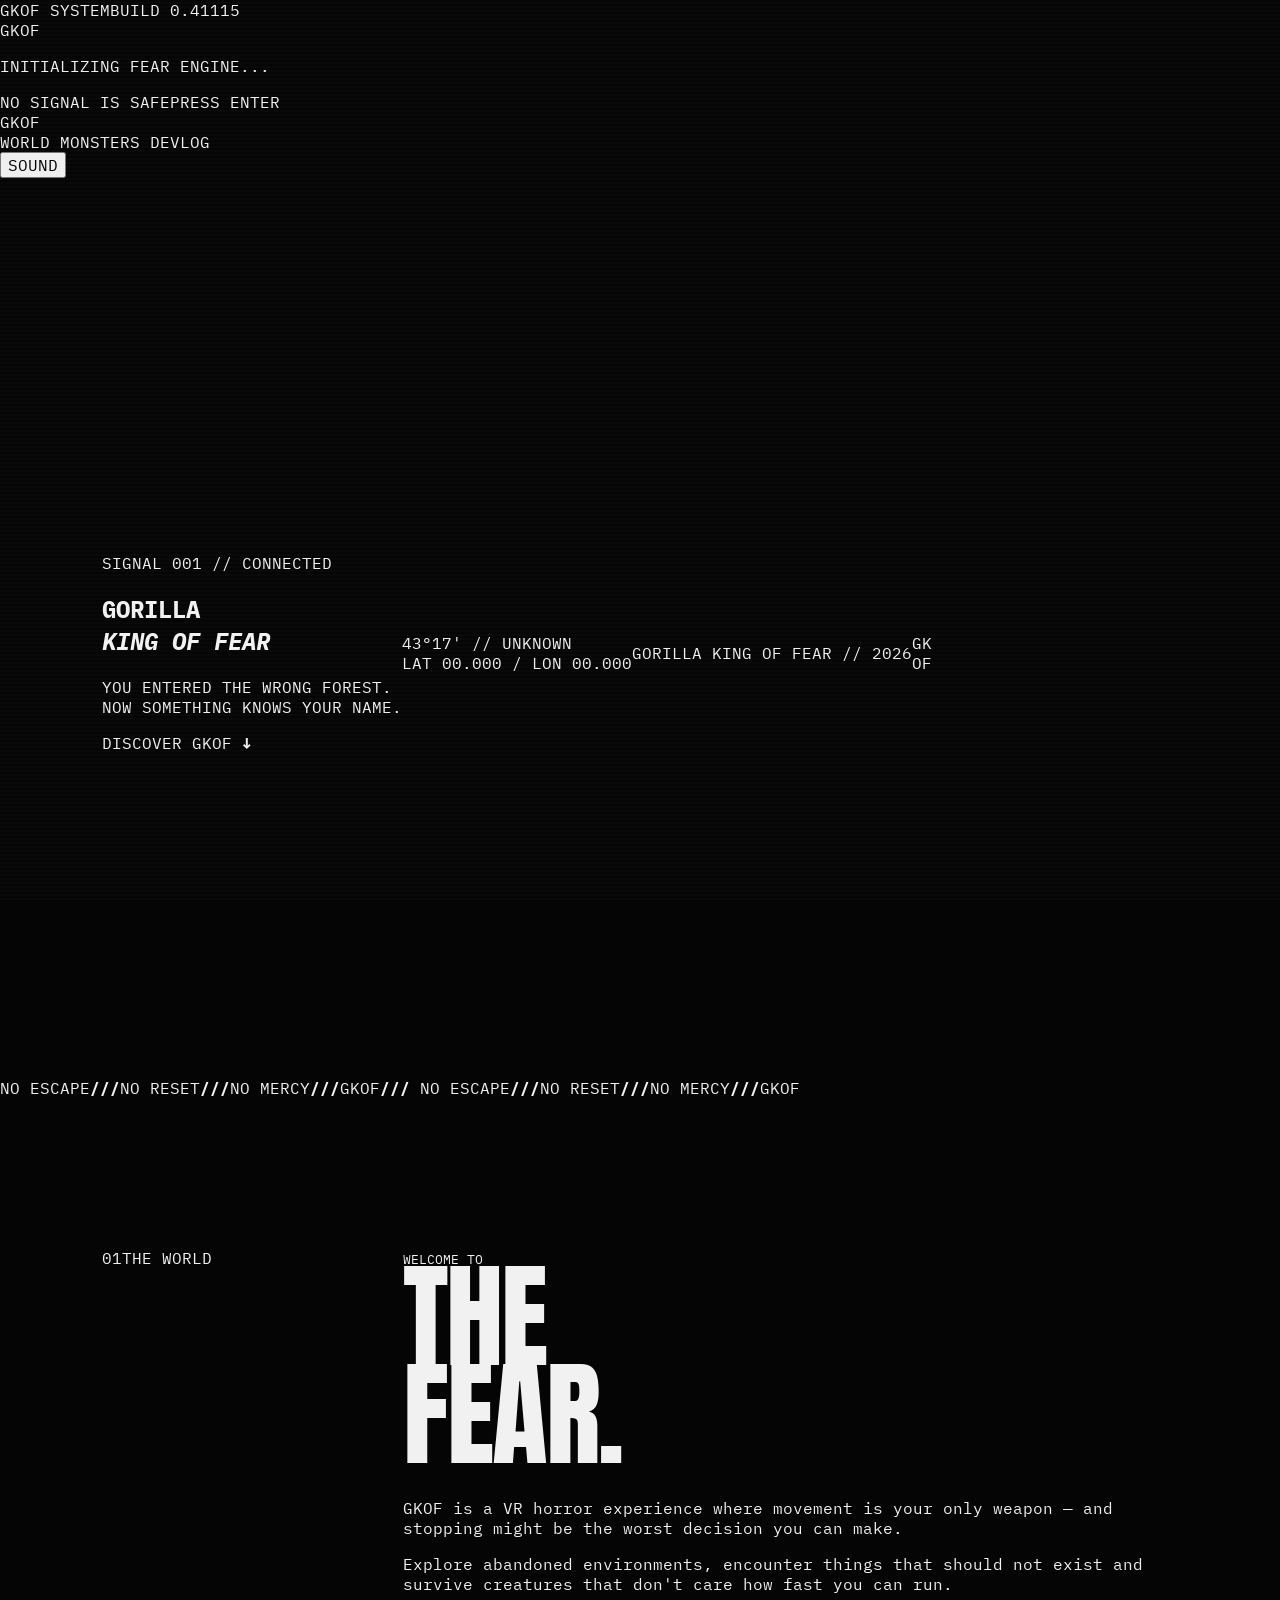
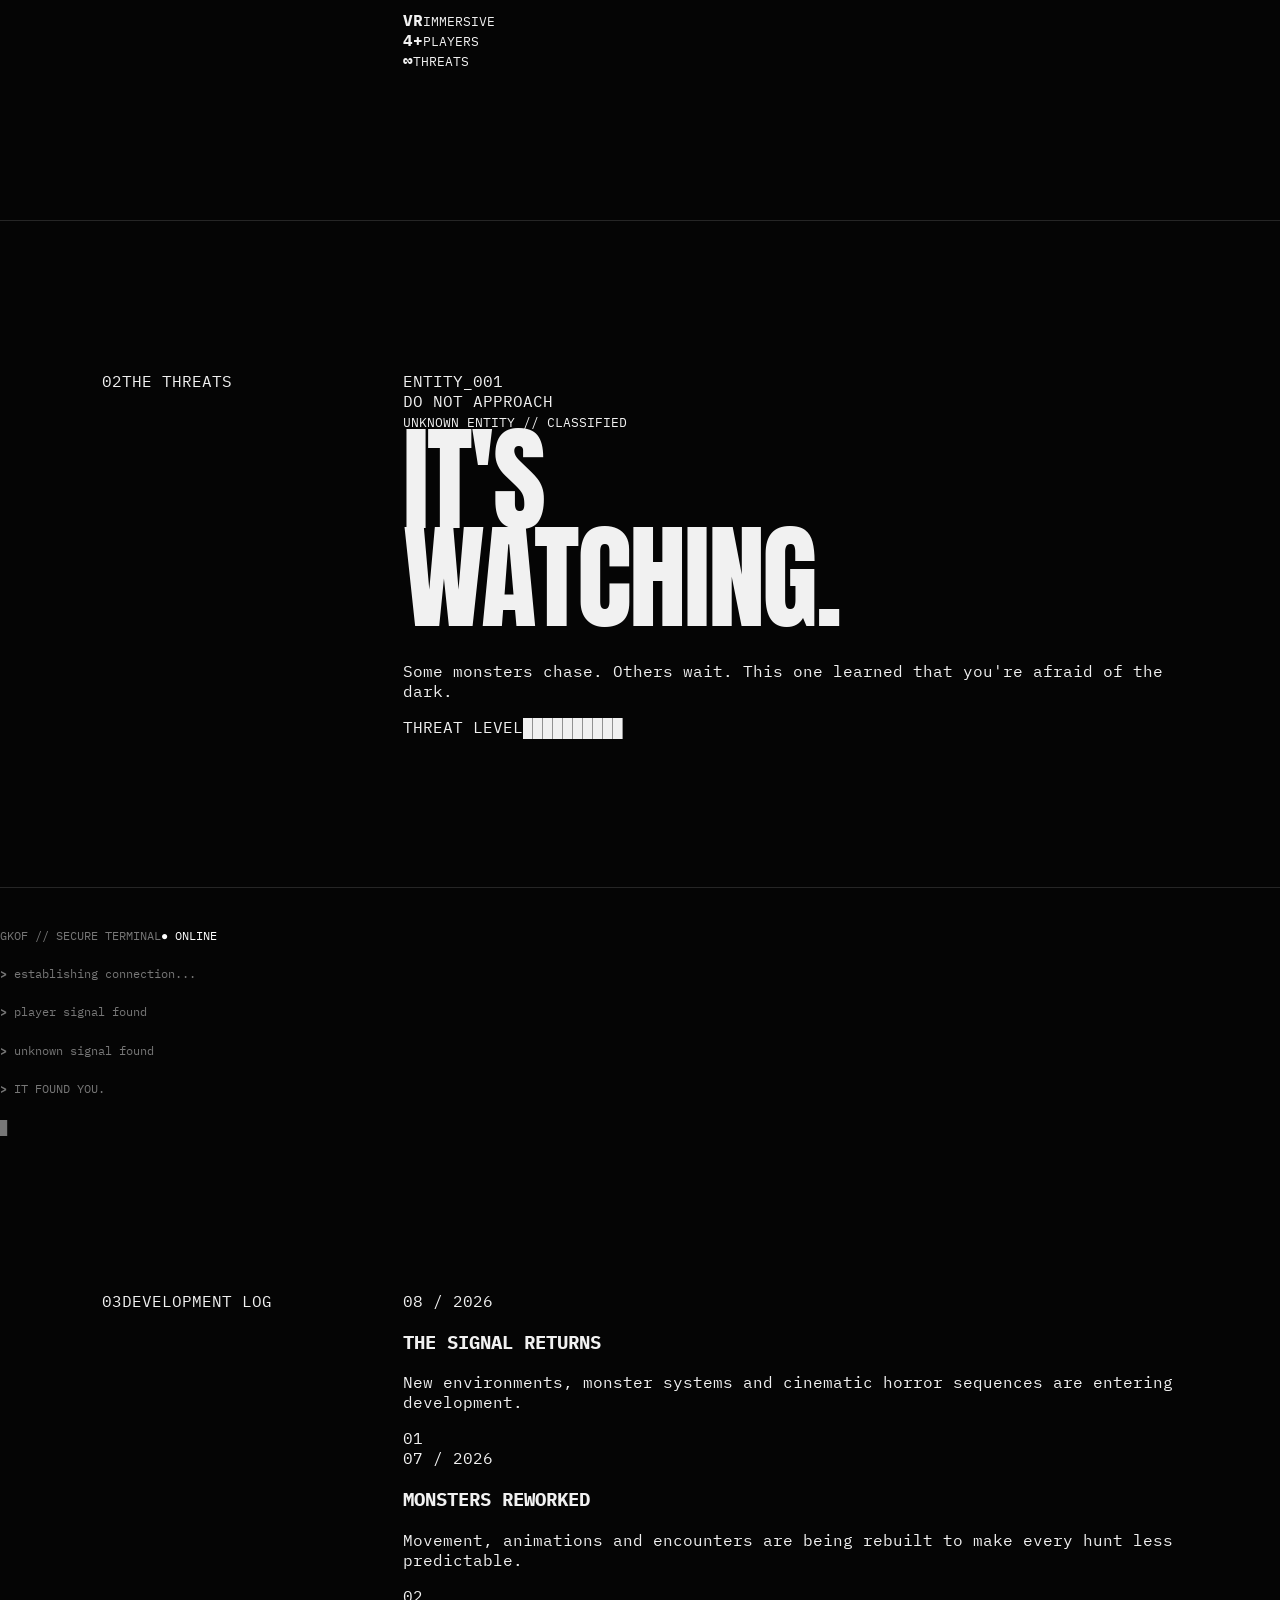
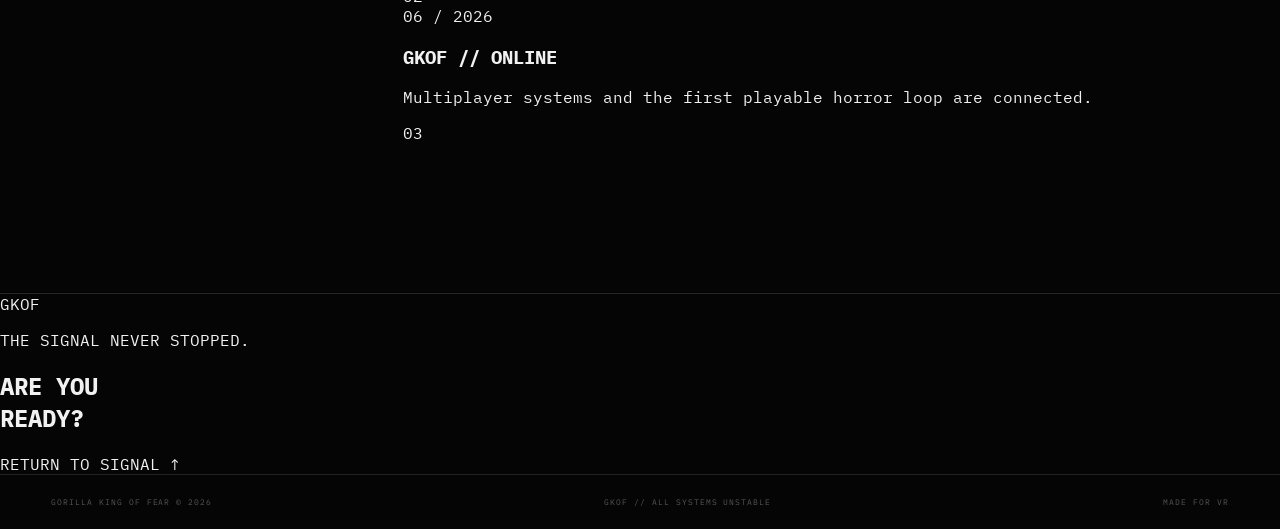
==== commit 8e81be9c: "Update index.html" ====
--- a/index.html
+++ b/index.html
@@ -1,173 +1,126 @@
 <!doctype html>
-<html lang="en">
+<html lang="fr">
 <head>
-  <meta charset="utf-8">
-  <meta name="viewport" content="width=device-width,initial-scale=1">
-  <meta name="theme-color" content="#050505">
-  <meta name="description" content="GORILLA KING OF FEAR — a black & white VHS horror experience for Meta Quest.">
-  <title>GKOF // GORILLA KING OF FEAR</title>
-  <link rel="stylesheet" href="style.css">
+<meta charset="utf-8">
+<meta name="viewport" content="width=device-width,initial-scale=1">
+<title>GKOF — Gorilla King Of Fear</title>
+<meta name="description" content="GKOF — Gorilla King Of Fear. Enter the signal.">
+<link rel="preconnect" href="https://fonts.googleapis.com">
+<link rel="preconnect" href="https://fonts.gstatic.com" crossorigin>
+<link href="https://fonts.googleapis.com/css2?family=Anton&family=Inter:wght@400;500;600;700;800;900&family=Share+Tech+Mono&display=swap" rel="stylesheet">
+<link rel="stylesheet" href="style.css">
 </head>
 <body>
-  <div class="noise"></div>
-  <div class="scanlines"></div>
-  <div class="vhs-time">PLAY ● SP 00:00:00</div>
-  <div class="rec"><i></i> REC</div>
+<div id="boot" class="boot">
+  <div class="boot-top"><span>GKOF SYSTEM</span><span>BUILD 0.41115</span></div>
+  <div class="boot-center">
+    <div class="boot-logo">GK<span>OF</span></div>
+    <div class="boot-line"><i></i></div>
+    <p>INITIALIZING FEAR ENGINE...</p>
+  </div>
+  <div class="boot-bottom"><span>NO SIGNAL IS SAFE</span><span>PRESS ENTER</span></div>
+</div>
 
-  <header class="nav">
-    <a class="brand glitch" href="#top" data-text="GKOF">GKOF</a>
-    <nav>
-      <a href="#game">GAME</a>
-      <a href="#features">FEATURES</a>
-      <a href="#status">STATUS</a>
-      <a href="#devlog">DEVLOG</a>
-    </nav>
-    <button class="audio-toggle" id="audioToggle" aria-label="Toggle music">
-      <span id="audioIcon">▶</span> AUDIO
-    </button>
-  </header>
+<div class="grain"></div>
+<div class="scanlines"></div>
+<div class="vignette"></div>
+<div class="cursor-dot"></div>
 
-  <main id="top">
-    <section class="hero">
-      <div class="hero-grid"></div>
-      <div class="hero-content">
-        <p class="eyebrow">META QUEST // HORROR // IN DEVELOPMENT</p>
-        <h1 class="hero-title glitch" data-text="GORILLA KING OF FEAR">
-          GORILLA <span>KING</span><br>OF FEAR
-        </h1>
-        <div class="hero-sub">
-          <span>GKOF_001</span>
-          <span>NO ESCAPE</span>
-          <span>NO RESET</span>
-        </div>
-        <p class="hero-copy">
-          Something is watching from the dark. Run, survive, and try not to become
-          the next thing the forest remembers.
-        </p>
-        <div class="hero-actions">
-          <a class="btn btn-solid" href="#game">ENTER THE GAME <b>↘</b></a>
-          <a class="btn" href="#devlog">VIEW DEVLOG <b>↗</b></a>
-        </div>
-      </div>
-      <div class="hero-mark">GK<br>OF</div>
-      <div class="scroll">SCROLL TO DESCEND <span>↓</span></div>
-    </section>
+<header class="header">
+  <a href="#top" class="logo">GK<span>OF</span></a>
+  <nav>
+    <a href="#world">WORLD</a>
+    <a href="#monsters">MONSTERS</a>
+    <a href="#devlog">DEVLOG</a>
+  </nav>
+  <button id="sound" class="sound"><span class="sound-bars"><i></i><i></i><i></i><i></i></span> SOUND</button>
+</header>
 
-    <section class="ticker" aria-label="News ticker">
-      <div class="ticker-track">
-        <span>/// GORILLA KING OF FEAR ///</span>
-        <span>/// BUILD IN DEVELOPMENT ///</span>
-        <span>/// QUEST 2 / 3 / 3S ///</span>
-        <span>/// SIGNAL UNSTABLE ///</span>
-        <span>/// DO NOT LOOK BACK ///</span>
-      </div>
-    </section>
+<main id="top">
+<section class="hero">
+  <div class="hero-bg"></div>
+  <div class="hero-content">
+    <div class="signal-label"><span class="live-dot"></span> SIGNAL 001 // CONNECTED</div>
+    <h1><span>GORILLA</span><br><em>KING OF FEAR</em></h1>
+    <div class="hero-bottom">
+      <p>YOU ENTERED THE WRONG FOREST.<br>NOW SOMETHING KNOWS YOUR NAME.</p>
+      <a href="#world" class="discover">DISCOVER GKOF <b>↓</b></a>
+    </div>
+  </div>
+  <div class="coordinates">43°17' // UNKNOWN<br>LAT 00.000 / LON 00.000</div>
+  <div class="vertical">GORILLA KING OF FEAR // 2026</div>
+  <div class="hero-gkof">GK<br>OF</div>
+</section>
 
-    <section class="section intro" id="game">
-      <div class="section-index">01 / THE GAME</div>
-      <div class="section-main">
-        <p class="kicker">WHAT IT ACTUALLY IS</p>
-        <h2>THE FOREST<br>DOESN'T FORGET.</h2>
-        <p class="large-copy">
-          GKOF is a multiplayer VR horror experience built around movement,
-          tension, monsters and the feeling that something is always one room
-          behind you.
-        </p>
-        <div class="stat-row">
-          <div><strong>VR</strong><span>PLATFORM</span></div>
-          <div><strong>4+</strong><span>PLAYERS</span></div>
-          <div><strong>∞</strong><span>FEAR</span></div>
-        </div>
-      </div>
-    </section>
+<section class="marquee"><div>
+  <span>NO ESCAPE</span><b>///</b><span>NO RESET</span><b>///</b><span>NO MERCY</span><b>///</b><span>GKOF</span><b>///</b>
+  <span>NO ESCAPE</span><b>///</b><span>NO RESET</span><b>///</b><span>NO MERCY</span><b>///</b><span>GKOF</span>
+</div></section>
 
-    <section class="section features" id="features">
-      <div class="section-index">02 / FEATURES</div>
-      <div class="section-main">
-        <div class="feature">
-          <span>01</span>
-          <div>
-            <h3>HUNTED</h3>
-            <p>Monsters don't follow a script. Hide, move, make noise — then live with what you started.</p>
-          </div>
-        </div>
-        <div class="feature">
-          <span>02</span>
-          <div>
-            <h3>IMMERSIVE VR</h3>
-            <p>Gorilla locomotion, physical movement and environments designed to make every corner feel unsafe.</p>
-          </div>
-        </div>
-        <div class="feature">
-          <span>03</span>
-          <div>
-            <h3>THE UNKNOWN</h3>
-            <p>Black-and-white visual language, VHS interference and unreliable moments that blur what is real.</p>
-          </div>
-        </div>
-      </div>
-    </section>
+<section class="world section" id="world">
+  <div class="section-head"><span>01</span><span>THE WORLD</span></div>
+  <div class="world-grid">
+    <div class="world-title"><small>WELCOME TO</small><h2>THE<br>FEAR.</h2></div>
+    <div class="world-copy">
+      <p class="lead">GKOF is a VR horror experience where movement is your only weapon — and stopping might be the worst decision you can make.</p>
+      <p>Explore abandoned environments, encounter things that should not exist and survive creatures that don't care how fast you can run.</p>
+      <div class="facts"><div><strong>VR</strong><small>IMMERSIVE</small></div><div><strong>4+</strong><small>PLAYERS</small></div><div><strong>∞</strong><small>THREATS</small></div></div>
+    </div>
+  </div>
+</section>
 
-    <section class="signal" aria-label="Signal interruption">
-      <div class="signal-inner">
-        <span>NO SIGNAL</span>
-        <div class="signal-bar"></div>
-        <span>RECONNECTING...</span>
-      </div>
-    </section>
+<section class="monster-section section" id="monsters">
+  <div class="section-head"><span>02</span><span>THE THREATS</span></div>
+  <div class="monster-layout">
+    <div class="monster-card">
+      <div class="monster-noise"></div>
+      <div class="monster-silhouette"></div>
+      <div class="eyes"><i></i><i></i></div>
+      <div class="monster-label">ENTITY_001</div>
+      <div class="monster-warning">DO NOT APPROACH</div>
+    </div>
+    <div class="monster-info">
+      <small>UNKNOWN ENTITY // CLASSIFIED</small>
+      <h2>IT'S<br><span>WATCHING.</span></h2>
+      <p>Some monsters chase. Others wait. This one learned that you're afraid of the dark.</p>
+      <div class="warning-line"><span>THREAT LEVEL</span><b>██████████</b></div>
+    </div>
+  </div>
+</section>
 
-    <section class="section status" id="status">
-      <div class="section-index">03 / STATUS</div>
-      <div class="section-main">
-        <div class="status-card">
-          <div class="status-head"><span>LIVE SYSTEM STATUS</span><span class="dot"></span></div>
-          <div class="status-item"><span>GAME BUILD</span><strong>IN DEVELOPMENT</strong></div>
-          <div class="status-item"><span>QUEST 2 / 3 / 3S</span><strong>SUPPORTED</strong></div>
-          <div class="status-item"><span>SERVERS</span><strong>ONLINE / TESTING</strong></div>
-          <div class="status-item"><span>MONSTERS</span><strong>REDESIGNING</strong></div>
-        </div>
-        <p class="terminal">
-          <span>&gt; booting GKOF.sys</span><br>
-          <span>&gt; locating signal... FOUND</span><br>
-          <span>&gt; unknown entity detected</span><br>
-          <span>&gt; recommendation: RUN</span>
-        </p>
-      </div>
-    </section>
+<section class="terminal-section">
+  <div class="terminal">
+    <div class="terminal-head"><span>GKOF // SECURE TERMINAL</span><span>● ONLINE</span></div>
+    <div class="terminal-body">
+      <p><b>&gt;</b> establishing connection...</p>
+      <p><b>&gt;</b> player signal found</p>
+      <p><b>&gt;</b> unknown signal found</p>
+      <p class="danger"><b>&gt;</b> IT FOUND YOU.</p>
+      <div class="terminal-cursor">█</div>
+    </div>
+  </div>
+</section>
 
-    <section class="section devlog" id="devlog">
-      <div class="section-index">04 / DEVLOG</div>
-      <div class="section-main">
-        <p class="kicker">RECENT TRANSMISSIONS</p>
-        <article class="log">
-          <time>08.2026</time>
-          <div><h3>THE BUILD IS GETTING DARKER.</h3><p>Maps, monsters, animations and the core horror loop are being pushed further. More signal. Less safety.</p></div>
-        </article>
-        <article class="log">
-          <time>07.2026</time>
-          <div><h3>MONSTERS // REWORK</h3><p>New behaviors, new encounters and more unpredictable movement. You should not be able to memorize the hunt.</p></div>
-        </article>
-        <article class="log">
-          <time>06.2026</time>
-          <div><h3>GKOF // FIRST SIGNAL</h3><p>The project enters its next phase: multiplayer systems, environments and the nightmare start connecting.</p></div>
-        </article>
-      </div>
-    </section>
+<section class="devlog section" id="devlog">
+  <div class="section-head"><span>03</span><span>DEVELOPMENT LOG</span></div>
+  <div class="logs">
+    <article><time>08 / 2026</time><div><h3>THE SIGNAL RETURNS</h3><p>New environments, monster systems and cinematic horror sequences are entering development.</p></div><span>01</span></article>
+    <article><time>07 / 2026</time><div><h3>MONSTERS REWORKED</h3><p>Movement, animations and encounters are being rebuilt to make every hunt less predictable.</p></div><span>02</span></article>
+    <article><time>06 / 2026</time><div><h3>GKOF // ONLINE</h3><p>Multiplayer systems and the first playable horror loop are connected.</p></div><span>03</span></article>
+  </div>
+</section>
 
-    <section class="cta">
-      <div class="cta-glitch">GKOF</div>
-      <p>THE SIGNAL IS STILL RUNNING.</p>
-      <a class="btn btn-solid" href="#top">BACK TO TOP ↑</a>
-    </section>
-  </main>
+<section class="final">
+  <div class="final-bg">GKOF</div>
+  <p>THE SIGNAL NEVER STOPPED.</p>
+  <h2>ARE YOU<br><span>READY?</span></h2>
+  <a href="#top">RETURN TO SIGNAL ↑</a>
+</section>
+</main>
 
-  <footer>
-    <span>GORILLA KING OF FEAR © 2026</span>
-    <span>GKOF // ALL SYSTEMS UNSTABLE</span>
-    <span>MADE FOR META QUEST</span>
-  </footer>
+<footer><span>GORILLA KING OF FEAR © 2026</span><span>GKOF // ALL SYSTEMS UNSTABLE</span><span>MADE FOR VR</span></footer>
 
-  <audio id="bgMusic" src="assets/aria-math.mp3" loop preload="auto"></audio>
-  <script src="script.js"></script>
+<audio id="music" src="assets/aria-math.mp3" loop preload="auto"></audio>
+<script src="script.js"></script>
 </body>
 </html>
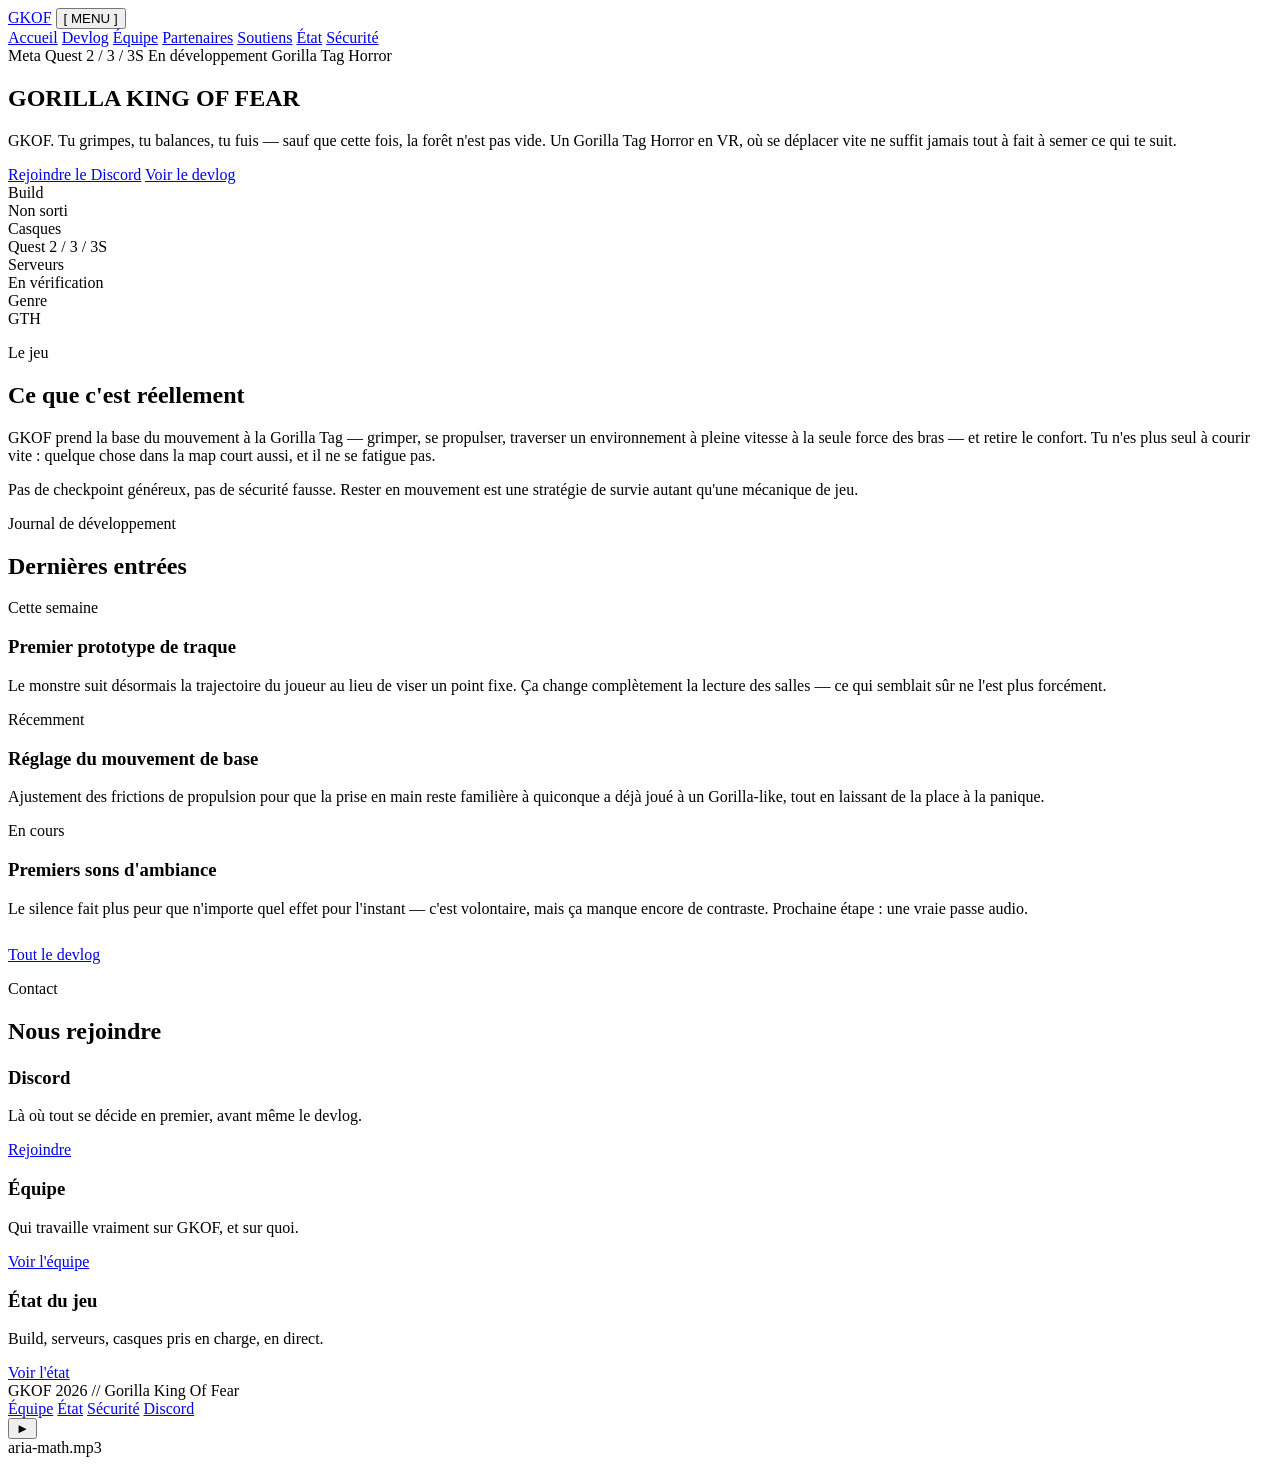
==== commit 382672e2: "Update index.html" ====
--- a/index.html
+++ b/index.html
@@ -1,126 +1,167 @@
-<!doctype html>
+<!DOCTYPE html>
 <html lang="fr">
 <head>
-<meta charset="utf-8">
-<meta name="viewport" content="width=device-width,initial-scale=1">
+<meta charset="UTF-8">
 <title>GKOF — Gorilla King Of Fear</title>
-<meta name="description" content="GKOF — Gorilla King Of Fear. Enter the signal.">
+<meta name="description" content="GKOF (Gorilla King Of Fear) — un Gorilla Tag Horror en développement pour Meta Quest 2, 3 et 3S.">
+<meta name="viewport" content="width=device-width, initial-scale=1.0">
+<meta name="theme-color" content="#060606">
 <link rel="preconnect" href="https://fonts.googleapis.com">
-<link rel="preconnect" href="https://fonts.gstatic.com" crossorigin>
-<link href="https://fonts.googleapis.com/css2?family=Anton&family=Inter:wght@400;500;600;700;800;900&family=Share+Tech+Mono&display=swap" rel="stylesheet">
-<link rel="stylesheet" href="style.css">
+<link href="https://fonts.googleapis.com/css2?family=Anton&family=IBM+Plex+Mono:wght@400;500;600&family=VT323&display=swap" rel="stylesheet">
+<link rel="stylesheet" href="assets/style.css">
 </head>
 <body>
-<div id="boot" class="boot">
-  <div class="boot-top"><span>GKOF SYSTEM</span><span>BUILD 0.41115</span></div>
-  <div class="boot-center">
-    <div class="boot-logo">GK<span>OF</span></div>
-    <div class="boot-line"><i></i></div>
-    <p>INITIALIZING FEAR ENGINE...</p>
+
+<div class="crt-overlay"></div>
+<div class="noise-overlay"></div>
+<div class="vignette"></div>
+
+<audio id="bgm" src="assets/aria-math.mp3" loop preload="none"></audio>
+
+<header class="site-header">
+  <div class="header-inner">
+    <a class="brand" href="index.html"><span class="rec"></span> GKOF</a>
+    <button class="nav-toggle">[ MENU ]</button>
+    <nav class="main-nav">
+      <a href="index.html" class="active">Accueil</a>
+      <a href="devlog.html">Devlog</a>
+      <a href="equipe.html">Équipe</a>
+      <a href="partenaires.html">Partenaires</a>
+      <a href="soutiens.html">Soutiens</a>
+      <a href="etat.html">État</a>
+      <a href="securite.html">Sécurité</a>
+    </nav>
   </div>
-  <div class="boot-bottom"><span>NO SIGNAL IS SAFE</span><span>PRESS ENTER</span></div>
+</header>
+
+<main>
+
+  <section class="hero" style="border-bottom:none;">
+    <div class="wrap">
+      <div class="tape-meta">
+        <span>Meta Quest 2 / 3 / 3S</span>
+        <span>En développement</span>
+        <span>Gorilla Tag Horror</span>
+      </div>
+      <h1 class="glitch-title" data-text="GORILLA KING OF FEAR">GORILLA KING OF FEAR</h1>
+      <p class="lede">GKOF. Tu grimpes, tu balances, tu fuis — sauf que cette fois, la forêt n'est pas vide.
+      Un Gorilla Tag Horror en VR, où se déplacer vite ne suffit jamais tout à fait à semer ce qui te suit.</p>
+      <div class="cta-row">
+        <a href="#" class="btn">Rejoindre le Discord</a>
+        <a href="devlog.html" class="btn ghost">Voir le devlog</a>
+      </div>
+    </div>
+  </section>
+
+  <div class="stat-bar">
+    <div class="wrap" style="display:contents;">
+      <div class="stat-cell"><div class="label">Build</div><div class="value">Non sorti</div></div>
+      <div class="stat-cell"><div class="label">Casques</div><div class="value">Quest 2 / 3 / 3S</div></div>
+      <div class="stat-cell"><div class="label">Serveurs</div><div class="value">En vérification</div></div>
+      <div class="stat-cell"><div class="label">Genre</div><div class="value">GTH</div></div>
+    </div>
+  </div>
+
+  <section>
+    <div class="wrap grid-2">
+      <div>
+        <p class="eyebrow">Le jeu</p>
+        <h2>Ce que c'est réellement</h2>
+      </div>
+      <div>
+        <p>GKOF prend la base du mouvement à la Gorilla Tag — grimper, se propulser, traverser un
+        environnement à pleine vitesse à la seule force des bras — et retire le confort. Tu n'es
+        plus seul à courir vite : quelque chose dans la map court aussi, et il ne se fatigue pas.</p>
+        <p>Pas de checkpoint généreux, pas de sécurité fausse. Rester en mouvement est une stratégie
+        de survie autant qu'une mécanique de jeu.</p>
+      </div>
+    </div>
+  </section>
+
+  <section>
+    <div class="wrap">
+      <div class="section-head">
+        <p class="eyebrow">Journal de développement</p>
+        <h2>Dernières entrées</h2>
+      </div>
+
+      <div class="log-entry">
+        <div class="log-tag">Cette semaine</div>
+        <div>
+          <h3>Premier prototype de traque</h3>
+          <p>Le monstre suit désormais la trajectoire du joueur au lieu de viser un point fixe.
+          Ça change complètement la lecture des salles — ce qui semblait sûr ne l'est plus forcément.</p>
+        </div>
+      </div>
+
+      <div class="log-entry">
+        <div class="log-tag">Récemment</div>
+        <div>
+          <h3>Réglage du mouvement de base</h3>
+          <p>Ajustement des frictions de propulsion pour que la prise en main reste familière à
+          quiconque a déjà joué à un Gorilla-like, tout en laissant de la place à la panique.</p>
+        </div>
+      </div>
+
+      <div class="log-entry">
+        <div class="log-tag">En cours</div>
+        <div>
+          <h3>Premiers sons d'ambiance</h3>
+          <p>Le silence fait plus peur que n'importe quel effet pour l'instant — c'est volontaire,
+          mais ça manque encore de contraste. Prochaine étape : une vraie passe audio.</p>
+        </div>
+      </div>
+
+      <div style="margin-top:28px;">
+        <a href="devlog.html" class="btn ghost">Tout le devlog</a>
+      </div>
+    </div>
+  </section>
+
+  <section style="border-bottom:none;">
+    <div class="wrap">
+      <p class="eyebrow">Contact</p>
+      <h2 style="margin-bottom:22px;">Nous rejoindre</h2>
+      <div class="grid-3">
+        <div class="card">
+          <h3>Discord</h3>
+          <p>Là où tout se décide en premier, avant même le devlog.</p>
+          <a href="#" class="btn ghost" style="margin-top:14px;">Rejoindre</a>
+        </div>
+        <div class="card">
+          <h3>Équipe</h3>
+          <p>Qui travaille vraiment sur GKOF, et sur quoi.</p>
+          <a href="equipe.html" class="btn ghost" style="margin-top:14px;">Voir l'équipe</a>
+        </div>
+        <div class="card">
+          <h3>État du jeu</h3>
+          <p>Build, serveurs, casques pris en charge, en direct.</p>
+          <a href="etat.html" class="btn ghost" style="margin-top:14px;">Voir l'état</a>
+        </div>
+      </div>
+    </div>
+  </section>
+
+</main>
+
+<footer class="site-footer">
+  <div class="wrap">
+    GKOF 2026 // Gorilla King Of Fear
+    <div class="footer-links">
+      <a href="equipe.html">Équipe</a>
+      <a href="etat.html">État</a>
+      <a href="securite.html">Sécurité</a>
+      <a href="#">Discord</a>
+    </div>
+  </div>
+</footer>
+
+<div class="tape-deck">
+  <button id="tapePlay" aria-label="Lancer la musique">►</button>
+  <div class="bars"><i></i><i></i><i></i><i></i></div>
+  <span>aria-math.mp3</span>
 </div>
 
-<div class="grain"></div>
-<div class="scanlines"></div>
-<div class="vignette"></div>
-<div class="cursor-dot"></div>
-
-<header class="header">
-  <a href="#top" class="logo">GK<span>OF</span></a>
-  <nav>
-    <a href="#world">WORLD</a>
-    <a href="#monsters">MONSTERS</a>
-    <a href="#devlog">DEVLOG</a>
-  </nav>
-  <button id="sound" class="sound"><span class="sound-bars"><i></i><i></i><i></i><i></i></span> SOUND</button>
-</header>
-
-<main id="top">
-<section class="hero">
-  <div class="hero-bg"></div>
-  <div class="hero-content">
-    <div class="signal-label"><span class="live-dot"></span> SIGNAL 001 // CONNECTED</div>
-    <h1><span>GORILLA</span><br><em>KING OF FEAR</em></h1>
-    <div class="hero-bottom">
-      <p>YOU ENTERED THE WRONG FOREST.<br>NOW SOMETHING KNOWS YOUR NAME.</p>
-      <a href="#world" class="discover">DISCOVER GKOF <b>↓</b></a>
-    </div>
-  </div>
-  <div class="coordinates">43°17' // UNKNOWN<br>LAT 00.000 / LON 00.000</div>
-  <div class="vertical">GORILLA KING OF FEAR // 2026</div>
-  <div class="hero-gkof">GK<br>OF</div>
-</section>
-
-<section class="marquee"><div>
-  <span>NO ESCAPE</span><b>///</b><span>NO RESET</span><b>///</b><span>NO MERCY</span><b>///</b><span>GKOF</span><b>///</b>
-  <span>NO ESCAPE</span><b>///</b><span>NO RESET</span><b>///</b><span>NO MERCY</span><b>///</b><span>GKOF</span>
-</div></section>
-
-<section class="world section" id="world">
-  <div class="section-head"><span>01</span><span>THE WORLD</span></div>
-  <div class="world-grid">
-    <div class="world-title"><small>WELCOME TO</small><h2>THE<br>FEAR.</h2></div>
-    <div class="world-copy">
-      <p class="lead">GKOF is a VR horror experience where movement is your only weapon — and stopping might be the worst decision you can make.</p>
-      <p>Explore abandoned environments, encounter things that should not exist and survive creatures that don't care how fast you can run.</p>
-      <div class="facts"><div><strong>VR</strong><small>IMMERSIVE</small></div><div><strong>4+</strong><small>PLAYERS</small></div><div><strong>∞</strong><small>THREATS</small></div></div>
-    </div>
-  </div>
-</section>
-
-<section class="monster-section section" id="monsters">
-  <div class="section-head"><span>02</span><span>THE THREATS</span></div>
-  <div class="monster-layout">
-    <div class="monster-card">
-      <div class="monster-noise"></div>
-      <div class="monster-silhouette"></div>
-      <div class="eyes"><i></i><i></i></div>
-      <div class="monster-label">ENTITY_001</div>
-      <div class="monster-warning">DO NOT APPROACH</div>
-    </div>
-    <div class="monster-info">
-      <small>UNKNOWN ENTITY // CLASSIFIED</small>
-      <h2>IT'S<br><span>WATCHING.</span></h2>
-      <p>Some monsters chase. Others wait. This one learned that you're afraid of the dark.</p>
-      <div class="warning-line"><span>THREAT LEVEL</span><b>██████████</b></div>
-    </div>
-  </div>
-</section>
-
-<section class="terminal-section">
-  <div class="terminal">
-    <div class="terminal-head"><span>GKOF // SECURE TERMINAL</span><span>● ONLINE</span></div>
-    <div class="terminal-body">
-      <p><b>&gt;</b> establishing connection...</p>
-      <p><b>&gt;</b> player signal found</p>
-      <p><b>&gt;</b> unknown signal found</p>
-      <p class="danger"><b>&gt;</b> IT FOUND YOU.</p>
-      <div class="terminal-cursor">█</div>
-    </div>
-  </div>
-</section>
-
-<section class="devlog section" id="devlog">
-  <div class="section-head"><span>03</span><span>DEVELOPMENT LOG</span></div>
-  <div class="logs">
-    <article><time>08 / 2026</time><div><h3>THE SIGNAL RETURNS</h3><p>New environments, monster systems and cinematic horror sequences are entering development.</p></div><span>01</span></article>
-    <article><time>07 / 2026</time><div><h3>MONSTERS REWORKED</h3><p>Movement, animations and encounters are being rebuilt to make every hunt less predictable.</p></div><span>02</span></article>
-    <article><time>06 / 2026</time><div><h3>GKOF // ONLINE</h3><p>Multiplayer systems and the first playable horror loop are connected.</p></div><span>03</span></article>
-  </div>
-</section>
-
-<section class="final">
-  <div class="final-bg">GKOF</div>
-  <p>THE SIGNAL NEVER STOPPED.</p>
-  <h2>ARE YOU<br><span>READY?</span></h2>
-  <a href="#top">RETURN TO SIGNAL ↑</a>
-</section>
-</main>
-
-<footer><span>GORILLA KING OF FEAR © 2026</span><span>GKOF // ALL SYSTEMS UNSTABLE</span><span>MADE FOR VR</span></footer>
-
-<audio id="music" src="assets/aria-math.mp3" loop preload="auto"></audio>
-<script src="script.js"></script>
+<script src="assets/glitch.js"></script>
 </body>
 </html>
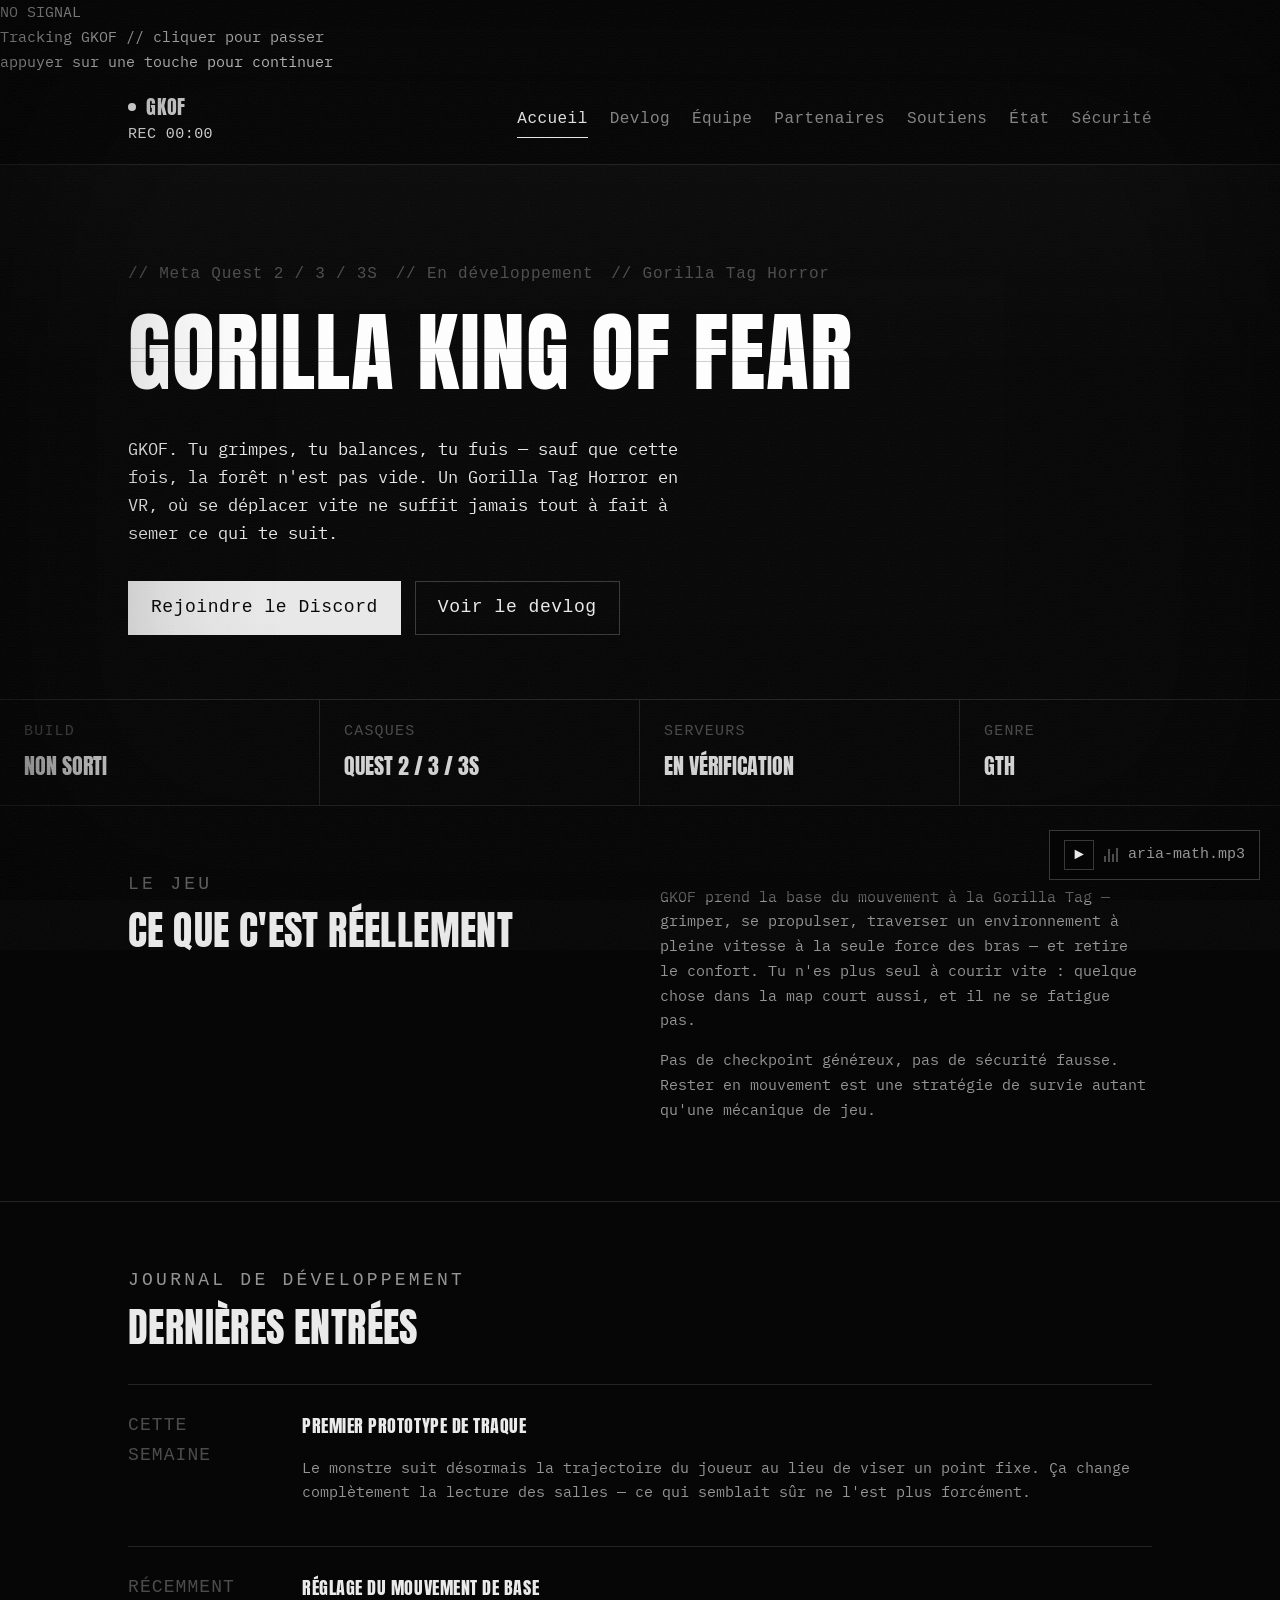
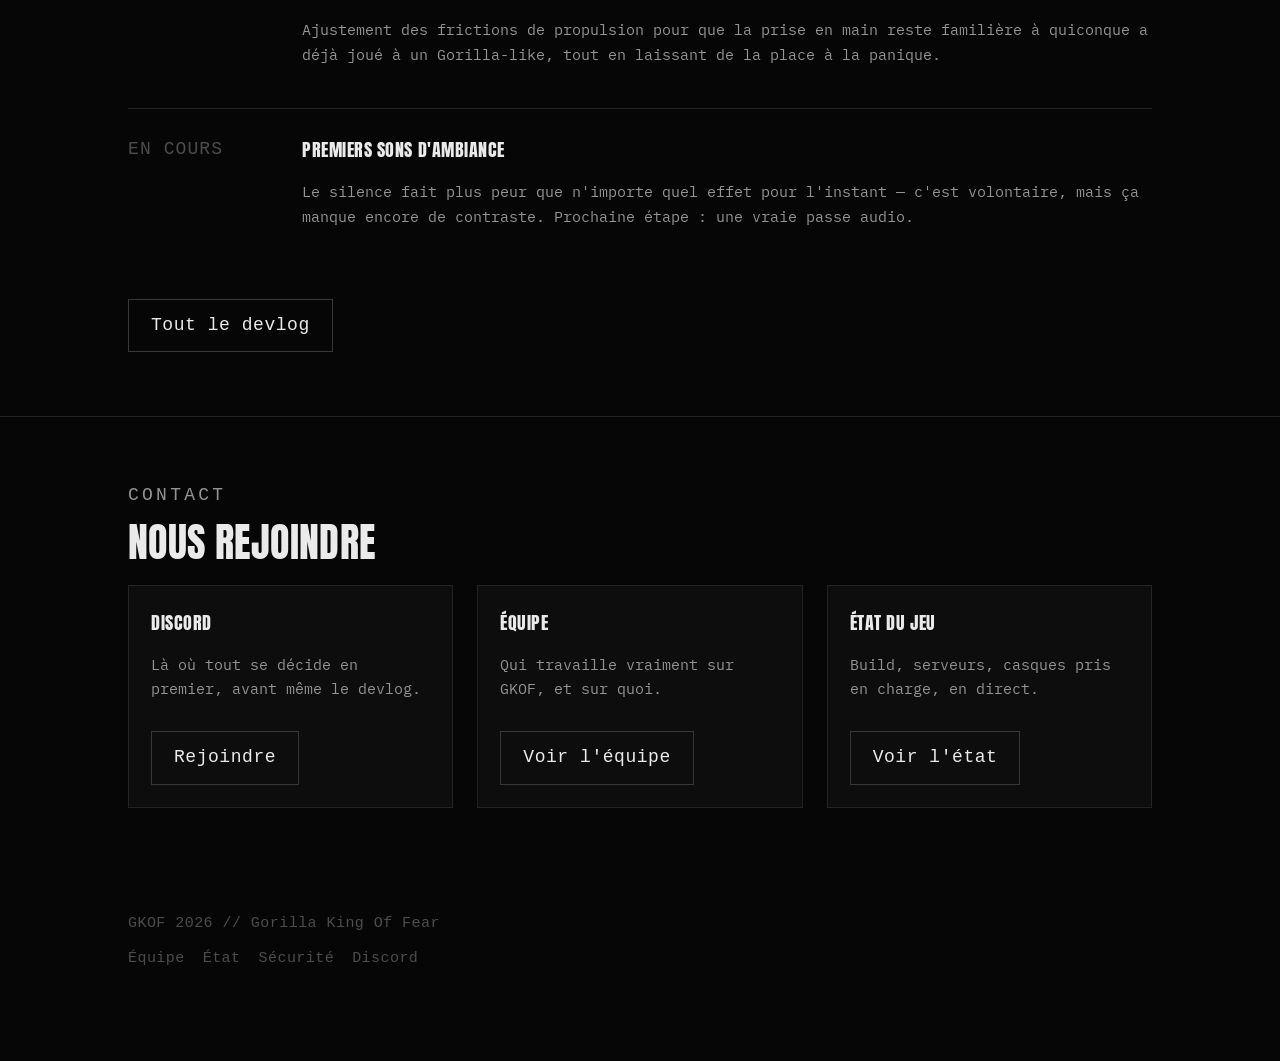
==== commit 648c2a70: "Update index.html" ====
--- a/index.html
+++ b/index.html
@@ -12,15 +12,28 @@
 </head>
 <body>
 
+<div class="intro-boot" id="introBoot">
+  <div class="noise-full"></div>
+  <div class="boot-text">NO SIGNAL</div>
+  <div class="boot-sub">Tracking GKOF // cliquer pour passer</div>
+  <div class="skip-hint">appuyer sur une touche pour continuer</div>
+  <div class="test-bars"><i></i><i></i><i></i><i></i><i></i><i></i><i></i></div>
+</div>
+
 <div class="crt-overlay"></div>
 <div class="noise-overlay"></div>
 <div class="vignette"></div>
+<div class="tracking-sweep"></div>
 
 <audio id="bgm" src="assets/aria-math.mp3" loop preload="none"></audio>
 
+<div class="test-bars"><i></i><i></i><i></i><i></i><i></i><i></i><i></i></div>
 <header class="site-header">
   <div class="header-inner">
-    <a class="brand" href="index.html"><span class="rec"></span> GKOF</a>
+    <div class="header-left">
+      <a class="brand" href="index.html"><span class="rec"></span> GKOF</a>
+      <span class="rec-timer" id="recTimer">REC 00:00</span>
+    </div>
     <button class="nav-toggle">[ MENU ]</button>
     <nav class="main-nav">
       <a href="index.html" class="active">Accueil</a>
@@ -54,12 +67,10 @@
   </section>
 
   <div class="stat-bar">
-    <div class="wrap" style="display:contents;">
-      <div class="stat-cell"><div class="label">Build</div><div class="value">Non sorti</div></div>
-      <div class="stat-cell"><div class="label">Casques</div><div class="value">Quest 2 / 3 / 3S</div></div>
-      <div class="stat-cell"><div class="label">Serveurs</div><div class="value">En vérification</div></div>
-      <div class="stat-cell"><div class="label">Genre</div><div class="value">GTH</div></div>
-    </div>
+    <div class="stat-cell"><div class="label">Build</div><div class="value">Non sorti</div></div>
+    <div class="stat-cell"><div class="label">Casques</div><div class="value">Quest 2 / 3 / 3S</div></div>
+    <div class="stat-cell"><div class="label">Serveurs</div><div class="value">En vérification</div></div>
+    <div class="stat-cell"><div class="label">Genre</div><div class="value">GTH</div></div>
   </div>
 
   <section>
@@ -144,6 +155,7 @@
 
 </main>
 
+<div class="test-bars foot"><i></i><i></i><i></i><i></i><i></i><i></i><i></i></div>
 <footer class="site-footer">
   <div class="wrap">
     GKOF 2026 // Gorilla King Of Fear
--- a/assets/style.css
+++ b/assets/style.css
@@ -0,0 +1,331 @@
+/* ==========================================================================
+   GORILLA KING OF FEAR — VHS/GLITCH SYSTEM
+   Monochrome. Everything is a shade of the same signal.
+   ========================================================================== */
+
+:root{
+  --bg:        #060606;
+  --bg-alt:    #0d0d0d;
+  --fg:        #eaeaea;
+  --fg-dim:    #949494;
+  --fg-faint:  #4c4c4c;
+  --line:      #232323;
+  --line-lite: #383838;
+  --white:     #ffffff;
+  --black:     #000000;
+
+  --font-display: 'Anton', 'Arial Narrow', sans-serif;
+  --font-body:    'IBM Plex Mono', 'Courier New', monospace;
+  --font-data:    'VT323', monospace;
+
+  --ease: cubic-bezier(.2,.8,.2,1);
+}
+
+*{ box-sizing:border-box; }
+html{ scroll-behavior:smooth; }
+
+body{
+  margin:0;
+  background:var(--bg);
+  color:var(--fg);
+  font-family:var(--font-body);
+  font-size:15px;
+  line-height:1.65;
+  -webkit-font-smoothing:antialiased;
+  position:relative;
+  overflow-x:hidden;
+}
+
+a{ color:inherit; text-decoration:none; }
+img{ max-width:100%; display:block; }
+::selection{ background:var(--white); color:var(--black); }
+
+/* Focus visibility kept even in a broken-signal theme */
+a:focus-visible, button:focus-visible, input:focus-visible{
+  outline:2px solid var(--white);
+  outline-offset:3px;
+}
+
+/* -------------------------------------------------------------------------
+   AMBIENT SIGNAL: scanlines + noise + vignette, fixed over everything
+   ------------------------------------------------------------------------- */
+.crt-overlay{
+  position:fixed; inset:0; pointer-events:none; z-index:9000; mix-blend-mode:overlay;
+  background:
+    repeating-linear-gradient(
+      to bottom,
+      rgba(255,255,255,.035) 0px,
+      rgba(255,255,255,.035) 1px,
+      rgba(0,0,0,0) 2px,
+      rgba(0,0,0,0) 3px
+    );
+}
+.noise-overlay{
+  position:fixed; inset:-50px; pointer-events:none; z-index:8999; opacity:.05;
+  background-image:url("data:image/svg+xml;utf8,<svg xmlns='http://www.w3.org/2000/svg' width='120' height='120'><filter id='n'><feTurbulence type='fractalNoise' baseFrequency='0.9' numOctaves='2' stitchTiles='stitch'/></filter><rect width='100%25' height='100%25' filter='url(%23n)'/></svg>");
+  animation:noise-shift 1s steps(4) infinite;
+}
+@keyframes noise-shift{
+  0%{ transform:translate(0,0); } 25%{ transform:translate(-2%,1%); }
+  50%{ transform:translate(1%,-2%); } 75%{ transform:translate(-1%,-1%); }
+  100%{ transform:translate(0,0); }
+}
+.vignette{
+  position:fixed; inset:0; pointer-events:none; z-index:8998;
+  box-shadow: inset 0 0 18vw rgba(0,0,0,.85);
+}
+
+/* Occasional full-signal glitch burst, toggled briefly via JS */
+body.glitch-burst .site-header,
+body.glitch-burst main,
+body.glitch-burst .site-footer{
+  animation: burst .18s steps(2) 1;
+}
+@keyframes burst{
+  0%{ transform:translate(0,0); filter:invert(0); }
+  30%{ transform:translate(-6px,2px); filter:invert(1); }
+  60%{ transform:translate(5px,-2px); filter:invert(0); }
+  100%{ transform:translate(0,0); }
+}
+
+/* -------------------------------------------------------------------------
+   LAYOUT SHELL
+   ------------------------------------------------------------------------- */
+.wrap{ max-width:1080px; margin:0 auto; padding:0 28px; }
+
+.site-header{
+  position:sticky; top:0; z-index:100;
+  background:rgba(6,6,6,.86);
+  backdrop-filter:blur(3px);
+  border-bottom:1px solid var(--line);
+}
+.header-inner{
+  display:flex; align-items:center; justify-content:space-between;
+  padding:16px 28px; max-width:1080px; margin:0 auto;
+  font-family:var(--font-data); letter-spacing:.03em;
+}
+.brand{
+  font-family:var(--font-display);
+  font-size:20px; letter-spacing:.04em;
+  display:flex; align-items:center; gap:10px;
+}
+.brand .rec{
+  width:8px; height:8px; border-radius:50%; background:var(--white);
+  animation:blink 1.6s steps(1) infinite;
+}
+@keyframes blink{ 50%{ opacity:.15; } }
+
+nav.main-nav{ display:flex; gap:22px; flex-wrap:wrap; font-size:16px; }
+nav.main-nav a{
+  color:var(--fg-dim); position:relative; padding:2px 0;
+  transition:color .15s var(--ease);
+}
+nav.main-nav a:hover{ color:var(--fg); }
+nav.main-nav a.active{ color:var(--white); }
+nav.main-nav a.active::after{
+  content:''; position:absolute; left:0; right:0; bottom:-4px; height:1px; background:var(--white);
+}
+
+.nav-toggle{
+  display:none; background:none; border:1px solid var(--line-lite); color:var(--fg);
+  font-family:var(--font-data); font-size:18px; padding:6px 12px; cursor:pointer;
+}
+
+/* -------------------------------------------------------------------------
+   TYPOGRAPHY
+   ------------------------------------------------------------------------- */
+.eyebrow{
+  font-family:var(--font-data); font-size:18px; letter-spacing:.18em;
+  color:var(--fg-dim); text-transform:uppercase; margin:0 0 10px;
+}
+h1,h2,h3{ font-family:var(--font-display); font-weight:400; letter-spacing:.01em; margin:0; text-transform:uppercase; }
+h1{ font-size:clamp(42px,8vw,88px); line-height:.98; }
+h2{ font-size:clamp(26px,4vw,40px); line-height:1.05; }
+h3{ font-size:18px; letter-spacing:.03em; }
+p{ color:var(--fg-dim); }
+.lede{ font-size:17px; color:var(--fg); max-width:56ch; }
+
+/* Glitch title: layered text-shadow clones nudged via keyframes, monochrome only */
+.glitch-title{
+  position:relative; color:var(--white); display:inline-block;
+}
+.glitch-title::before,
+.glitch-title::after{
+  content:attr(data-text);
+  position:absolute; left:0; top:0; width:100%; height:100%;
+  overflow:hidden; color:var(--white); background:var(--bg);
+}
+.glitch-title::before{ animation:glitch-1 3.4s infinite steps(1); clip-path:inset(0 0 55% 0); }
+.glitch-title::after{ animation:glitch-2 3.9s infinite steps(1); clip-path:inset(60% 0 0 0); }
+@keyframes glitch-1{
+  0%,92%{ transform:translate(0,0); opacity:0; }
+  93%{ transform:translate(-4px,-1px); opacity:.9; }
+  95%{ transform:translate(3px,1px); opacity:.8; }
+  97%{ transform:translate(-2px,0); opacity:.6; }
+  100%{ transform:translate(0,0); opacity:0; }
+}
+@keyframes glitch-2{
+  0%,90%{ transform:translate(0,0); opacity:0; }
+  91%{ transform:translate(4px,1px); opacity:.85; }
+  94%{ transform:translate(-3px,-1px); opacity:.7; }
+  96%{ transform:translate(2px,0); opacity:.5; }
+  100%{ transform:translate(0,0); opacity:0; }
+}
+
+/* -------------------------------------------------------------------------
+   HERO
+   ------------------------------------------------------------------------- */
+.hero{
+  padding:96px 0 64px; border-bottom:1px solid var(--line);
+  background:
+    linear-gradient(180deg, rgba(255,255,255,.02), rgba(0,0,0,0) 40%);
+}
+.hero .tape-meta{
+  display:flex; gap:18px; flex-wrap:wrap; font-family:var(--font-data);
+  font-size:16px; color:var(--fg-faint); margin-bottom:22px; letter-spacing:.05em;
+}
+.hero .tape-meta span::before{ content:'// '; }
+.hero h1{ margin-bottom:22px; }
+.hero .lede{ margin-bottom:34px; }
+.cta-row{ display:flex; gap:14px; flex-wrap:wrap; }
+
+.btn{
+  font-family:var(--font-data); font-size:18px; letter-spacing:.03em;
+  padding:11px 22px; border:1px solid var(--fg); color:var(--bg);
+  background:var(--fg); cursor:pointer; transition:all .15s var(--ease);
+  display:inline-flex; align-items:center; gap:8px;
+}
+.btn:hover{ background:var(--bg); color:var(--fg); }
+.btn.ghost{ background:transparent; color:var(--fg); border-color:var(--line-lite); }
+.btn.ghost:hover{ border-color:var(--fg); }
+
+/* -------------------------------------------------------------------------
+   STAT BAR
+   ------------------------------------------------------------------------- */
+.stat-bar{
+  display:grid; grid-template-columns:repeat(auto-fit,minmax(150px,1fr));
+  border-top:1px solid var(--line); border-bottom:1px solid var(--line);
+}
+.stat-cell{
+  padding:20px 24px; border-right:1px solid var(--line);
+}
+.stat-cell:last-child{ border-right:none; }
+.stat-cell .label{ font-family:var(--font-data); color:var(--fg-faint); font-size:15px; letter-spacing:.08em; text-transform:uppercase; }
+.stat-cell .value{ font-family:var(--font-display); font-size:22px; margin-top:4px; text-transform:uppercase; }
+
+/* -------------------------------------------------------------------------
+   SECTIONS
+   ------------------------------------------------------------------------- */
+section{ padding:64px 0; border-bottom:1px solid var(--line); }
+section:last-of-type{ border-bottom:none; }
+.section-head{ margin-bottom:36px; }
+
+.grid-2{ display:grid; grid-template-columns:1fr 1fr; gap:40px; }
+.grid-3{ display:grid; grid-template-columns:repeat(3,1fr); gap:24px; }
+
+/* Devlog entries */
+.log-entry{
+  padding:26px 0; border-top:1px solid var(--line);
+  display:grid; grid-template-columns:150px 1fr; gap:24px;
+}
+.log-entry:first-of-type{ border-top:none; }
+.log-tag{ font-family:var(--font-data); font-size:18px; color:var(--fg-faint); letter-spacing:.06em; text-transform:uppercase; }
+.log-entry h3{ margin-bottom:8px; }
+
+/* Cards */
+.card{
+  border:1px solid var(--line); padding:22px; background:var(--bg-alt);
+}
+.card h3{ margin-bottom:10px; }
+
+/* Team roster */
+.roster{ width:100%; border-collapse:collapse; }
+.roster th, .roster td{
+  text-align:left; padding:14px 10px; border-bottom:1px solid var(--line);
+  font-size:15px;
+}
+.roster th{
+  font-family:var(--font-data); text-transform:uppercase; letter-spacing:.08em;
+  color:var(--fg-faint); font-weight:400; font-size:15px;
+}
+.roster td.name{ font-family:var(--font-display); font-size:17px; letter-spacing:.02em; text-transform:uppercase; color:var(--fg); }
+
+/* Empty state */
+.empty-state{
+  border:1px dashed var(--line-lite); padding:48px 28px; text-align:center;
+}
+.empty-state .glyph{ font-family:var(--font-data); font-size:44px; color:var(--fg-faint); margin-bottom:10px; }
+.empty-state p{ max-width:44ch; margin:0 auto; }
+
+/* Status indicator dots */
+.status-row{ display:flex; align-items:center; gap:10px; padding:16px 0; border-top:1px solid var(--line); }
+.status-row:first-of-type{ border-top:none; }
+.dot{ width:9px; height:9px; border-radius:50%; background:var(--fg-faint); flex:none; }
+.dot.up{ background:var(--white); box-shadow:0 0 6px rgba(255,255,255,.6); animation:blink 2.4s steps(1) infinite; }
+.dot.checking{ background:var(--fg-dim); animation:blink 1s steps(1) infinite; }
+.status-row .name{ font-family:var(--font-data); font-size:17px; letter-spacing:.03em; }
+.status-row .state{ margin-left:auto; font-family:var(--font-data); color:var(--fg-faint); font-size:16px; text-transform:uppercase; }
+
+/* -------------------------------------------------------------------------
+   FOOTER
+   ------------------------------------------------------------------------- */
+.site-footer{
+  padding:40px 0 90px; font-family:var(--font-data); color:var(--fg-faint);
+  font-size:15px; letter-spacing:.03em;
+}
+.footer-links{ display:flex; gap:18px; flex-wrap:wrap; margin-top:10px; }
+.footer-links a:hover{ color:var(--fg); }
+
+/* -------------------------------------------------------------------------
+   AUDIO TOGGLE — bottom-right VHS deck control
+   ------------------------------------------------------------------------- */
+.tape-deck{
+  position:fixed; bottom:20px; right:20px; z-index:9500;
+  display:flex; align-items:center; gap:10px;
+  background:rgba(6,6,6,.9); border:1px solid var(--line-lite);
+  padding:9px 14px; font-family:var(--font-data); font-size:15px;
+  color:var(--fg-dim); backdrop-filter:blur(2px);
+}
+.tape-deck button{
+  background:none; border:1px solid var(--line-lite); color:var(--fg);
+  width:30px; height:30px; cursor:pointer; font-family:var(--font-data); font-size:16px;
+  display:flex; align-items:center; justify-content:center;
+  transition:border-color .15s var(--ease);
+}
+.tape-deck button:hover{ border-color:var(--fg); }
+.tape-deck .bars{ display:flex; gap:2px; align-items:flex-end; height:14px; }
+.tape-deck .bars i{
+  width:2px; background:var(--fg-faint); display:block; animation:eq 1s ease-in-out infinite;
+}
+body.playing .tape-deck .bars i{ background:var(--fg); }
+.tape-deck .bars i:nth-child(1){ animation-delay:.0s; height:40%; }
+.tape-deck .bars i:nth-child(2){ animation-delay:.2s; height:90%; }
+.tape-deck .bars i:nth-child(3){ animation-delay:.4s; height:60%; }
+.tape-deck .bars i:nth-child(4){ animation-delay:.1s; height:100%; }
+@keyframes eq{ 0%,100%{ transform:scaleY(.4); } 50%{ transform:scaleY(1); } }
+body:not(.playing) .tape-deck .bars i{ animation-play-state:paused; }
+
+/* -------------------------------------------------------------------------
+   RESPONSIVE
+   ------------------------------------------------------------------------- */
+@media (max-width:820px){
+  .grid-2, .grid-3{ grid-template-columns:1fr; }
+  .stat-bar{ grid-template-columns:repeat(2,1fr); }
+  .log-entry{ grid-template-columns:1fr; gap:6px; }
+}
+@media (max-width:680px){
+  nav.main-nav{
+    display:none; position:absolute; top:100%; left:0; right:0;
+    background:var(--bg); border-bottom:1px solid var(--line);
+    flex-direction:column; padding:14px 28px; gap:14px;
+  }
+  nav.main-nav.open{ display:flex; }
+  .nav-toggle{ display:block; }
+  .stat-bar{ grid-template-columns:1fr 1fr; }
+}
+
+/* Respect reduced motion */
+@media (prefers-reduced-motion: reduce){
+  *{ animation-duration:.001s !important; animation-iteration-count:1 !important; }
+  html{ scroll-behavior:auto; }
+}
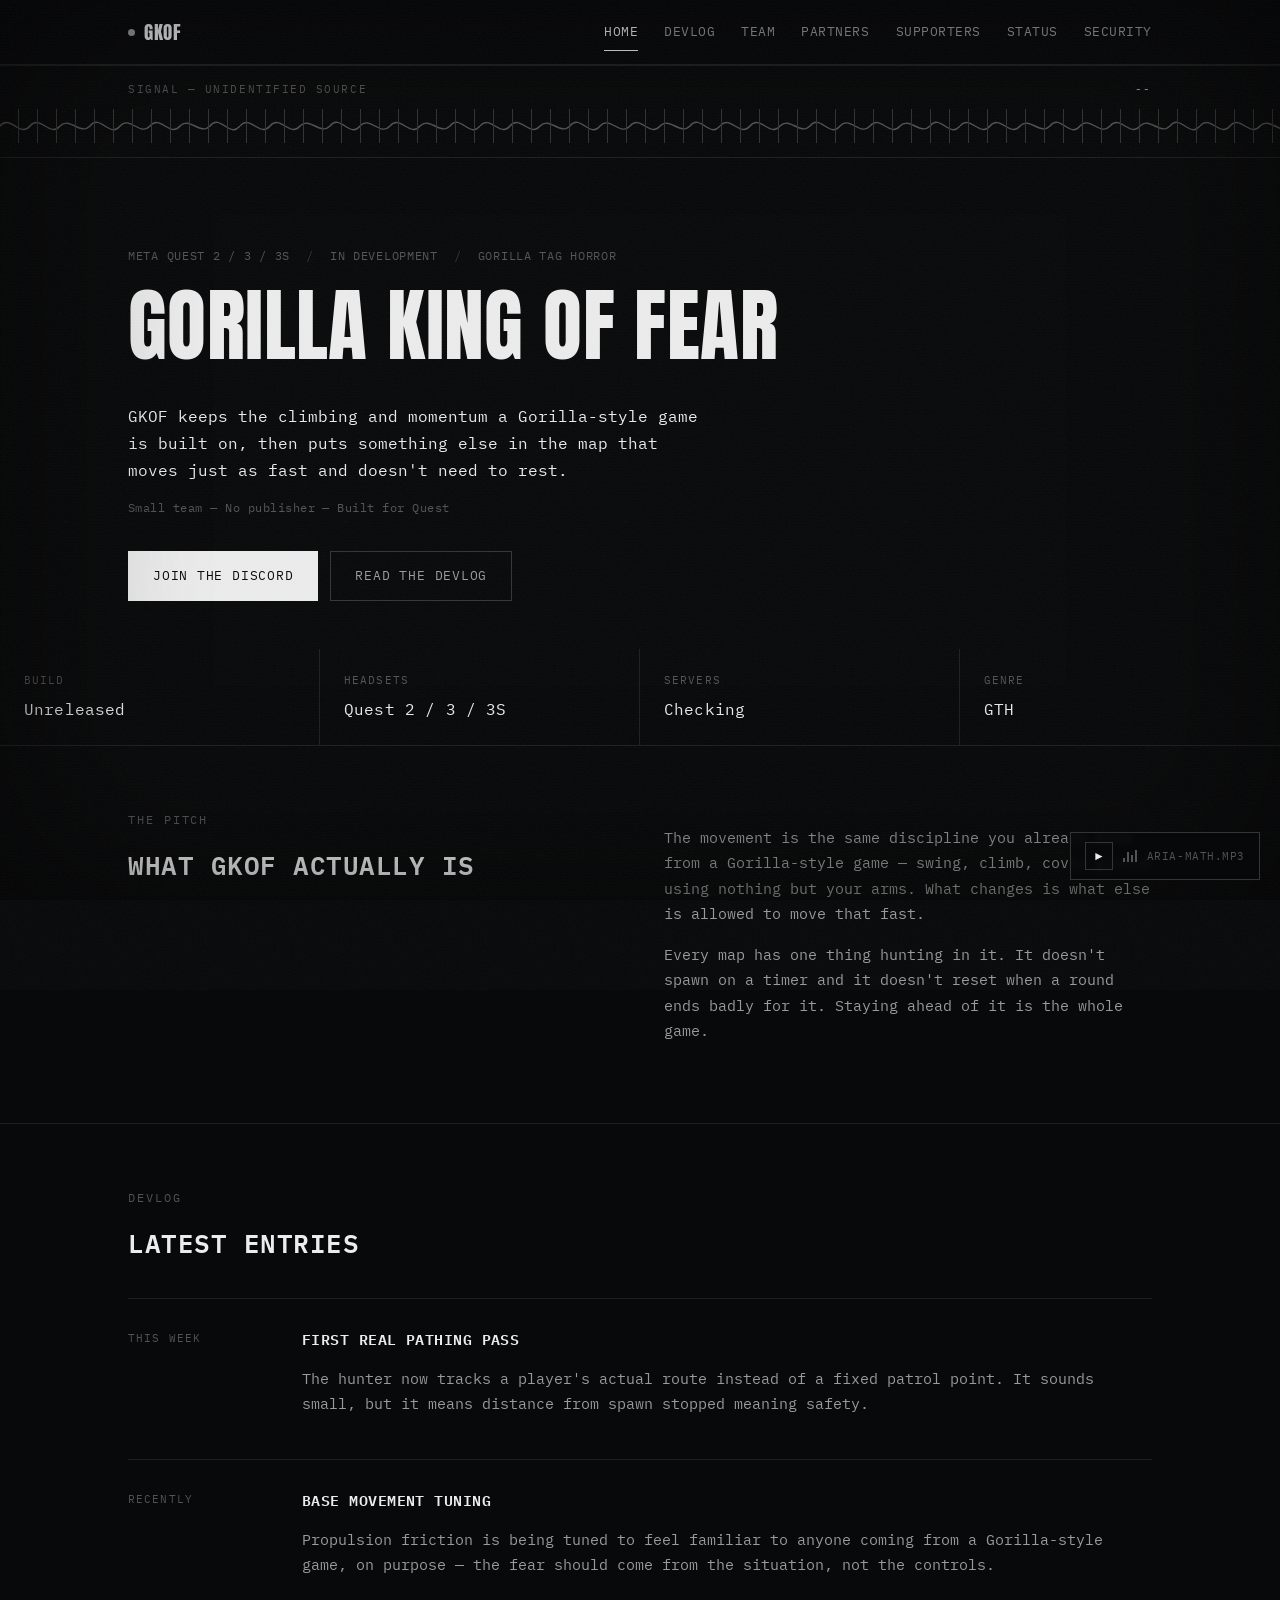
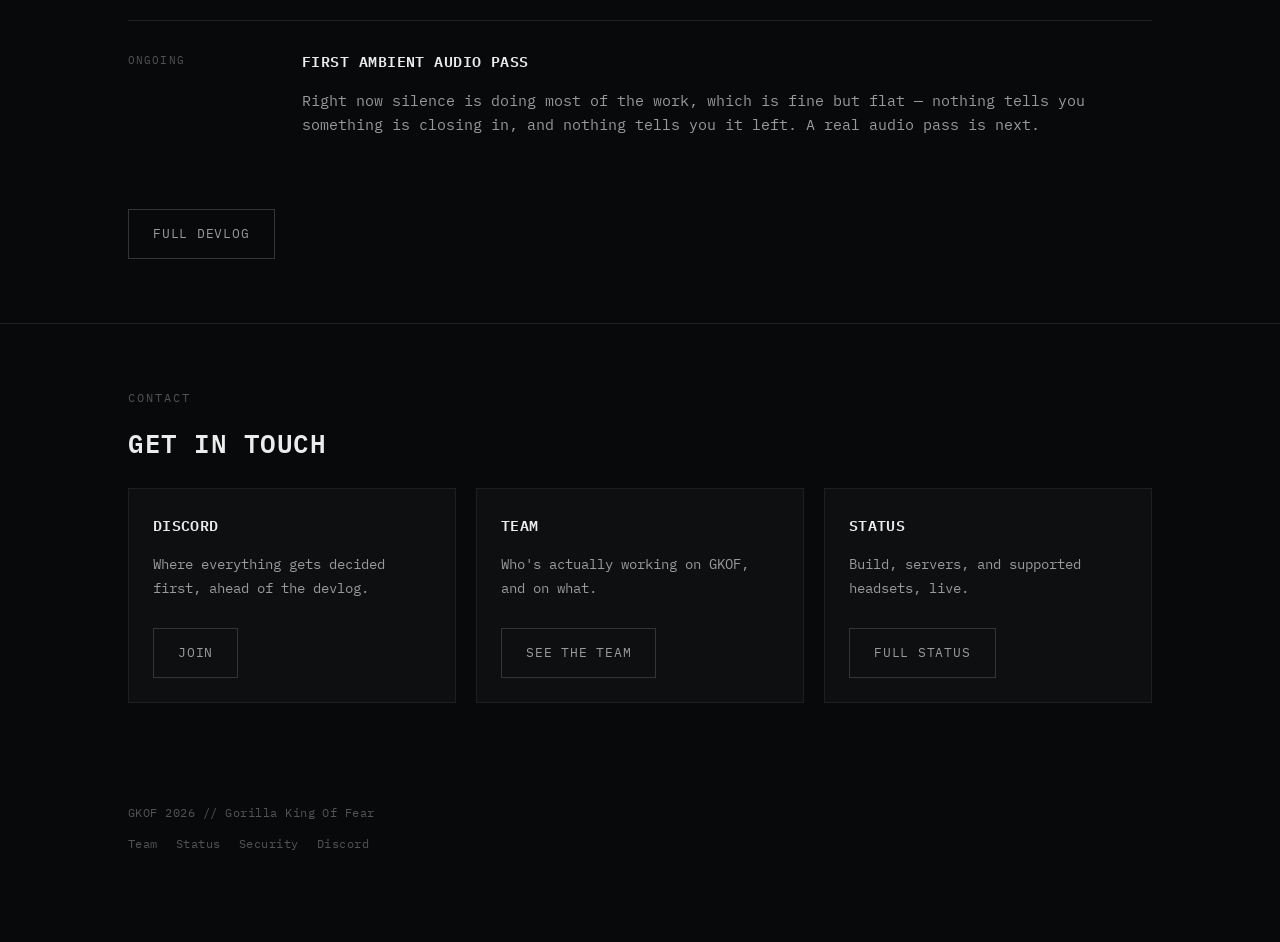
==== commit 47608e0a: "Add files via upload" ====
--- a/index.html
+++ b/index.html
@@ -1,179 +1,174 @@
-<!DOCTYPE html>
-<html lang="fr">
-<head>
-<meta charset="UTF-8">
-<title>GKOF — Gorilla King Of Fear</title>
-<meta name="description" content="GKOF (Gorilla King Of Fear) — un Gorilla Tag Horror en développement pour Meta Quest 2, 3 et 3S.">
-<meta name="viewport" content="width=device-width, initial-scale=1.0">
-<meta name="theme-color" content="#060606">
-<link rel="preconnect" href="https://fonts.googleapis.com">
-<link href="https://fonts.googleapis.com/css2?family=Anton&family=IBM+Plex+Mono:wght@400;500;600&family=VT323&display=swap" rel="stylesheet">
-<link rel="stylesheet" href="assets/style.css">
-</head>
-<body>
-
-<div class="intro-boot" id="introBoot">
-  <div class="noise-full"></div>
-  <div class="boot-text">NO SIGNAL</div>
-  <div class="boot-sub">Tracking GKOF // cliquer pour passer</div>
-  <div class="skip-hint">appuyer sur une touche pour continuer</div>
-  <div class="test-bars"><i></i><i></i><i></i><i></i><i></i><i></i><i></i></div>
-</div>
-
-<div class="crt-overlay"></div>
-<div class="noise-overlay"></div>
-<div class="vignette"></div>
-<div class="tracking-sweep"></div>
-
-<audio id="bgm" src="assets/aria-math.mp3" loop preload="none"></audio>
-
-<div class="test-bars"><i></i><i></i><i></i><i></i><i></i><i></i><i></i></div>
-<header class="site-header">
-  <div class="header-inner">
-    <div class="header-left">
-      <a class="brand" href="index.html"><span class="rec"></span> GKOF</a>
-      <span class="rec-timer" id="recTimer">REC 00:00</span>
-    </div>
-    <button class="nav-toggle">[ MENU ]</button>
-    <nav class="main-nav">
-      <a href="index.html" class="active">Accueil</a>
-      <a href="devlog.html">Devlog</a>
-      <a href="equipe.html">Équipe</a>
-      <a href="partenaires.html">Partenaires</a>
-      <a href="soutiens.html">Soutiens</a>
-      <a href="etat.html">État</a>
-      <a href="securite.html">Sécurité</a>
-    </nav>
-  </div>
-</header>
-
-<main>
-
-  <section class="hero" style="border-bottom:none;">
-    <div class="wrap">
-      <div class="tape-meta">
-        <span>Meta Quest 2 / 3 / 3S</span>
-        <span>En développement</span>
-        <span>Gorilla Tag Horror</span>
-      </div>
-      <h1 class="glitch-title" data-text="GORILLA KING OF FEAR">GORILLA KING OF FEAR</h1>
-      <p class="lede">GKOF. Tu grimpes, tu balances, tu fuis — sauf que cette fois, la forêt n'est pas vide.
-      Un Gorilla Tag Horror en VR, où se déplacer vite ne suffit jamais tout à fait à semer ce qui te suit.</p>
-      <div class="cta-row">
-        <a href="#" class="btn">Rejoindre le Discord</a>
-        <a href="devlog.html" class="btn ghost">Voir le devlog</a>
-      </div>
-    </div>
-  </section>
-
-  <div class="stat-bar">
-    <div class="stat-cell"><div class="label">Build</div><div class="value">Non sorti</div></div>
-    <div class="stat-cell"><div class="label">Casques</div><div class="value">Quest 2 / 3 / 3S</div></div>
-    <div class="stat-cell"><div class="label">Serveurs</div><div class="value">En vérification</div></div>
-    <div class="stat-cell"><div class="label">Genre</div><div class="value">GTH</div></div>
-  </div>
-
-  <section>
-    <div class="wrap grid-2">
-      <div>
-        <p class="eyebrow">Le jeu</p>
-        <h2>Ce que c'est réellement</h2>
-      </div>
-      <div>
-        <p>GKOF prend la base du mouvement à la Gorilla Tag — grimper, se propulser, traverser un
-        environnement à pleine vitesse à la seule force des bras — et retire le confort. Tu n'es
-        plus seul à courir vite : quelque chose dans la map court aussi, et il ne se fatigue pas.</p>
-        <p>Pas de checkpoint généreux, pas de sécurité fausse. Rester en mouvement est une stratégie
-        de survie autant qu'une mécanique de jeu.</p>
-      </div>
-    </div>
-  </section>
-
-  <section>
-    <div class="wrap">
-      <div class="section-head">
-        <p class="eyebrow">Journal de développement</p>
-        <h2>Dernières entrées</h2>
-      </div>
-
-      <div class="log-entry">
-        <div class="log-tag">Cette semaine</div>
-        <div>
-          <h3>Premier prototype de traque</h3>
-          <p>Le monstre suit désormais la trajectoire du joueur au lieu de viser un point fixe.
-          Ça change complètement la lecture des salles — ce qui semblait sûr ne l'est plus forcément.</p>
-        </div>
-      </div>
-
-      <div class="log-entry">
-        <div class="log-tag">Récemment</div>
-        <div>
-          <h3>Réglage du mouvement de base</h3>
-          <p>Ajustement des frictions de propulsion pour que la prise en main reste familière à
-          quiconque a déjà joué à un Gorilla-like, tout en laissant de la place à la panique.</p>
-        </div>
-      </div>
-
-      <div class="log-entry">
-        <div class="log-tag">En cours</div>
-        <div>
-          <h3>Premiers sons d'ambiance</h3>
-          <p>Le silence fait plus peur que n'importe quel effet pour l'instant — c'est volontaire,
-          mais ça manque encore de contraste. Prochaine étape : une vraie passe audio.</p>
-        </div>
-      </div>
-
-      <div style="margin-top:28px;">
-        <a href="devlog.html" class="btn ghost">Tout le devlog</a>
-      </div>
-    </div>
-  </section>
-
-  <section style="border-bottom:none;">
-    <div class="wrap">
-      <p class="eyebrow">Contact</p>
-      <h2 style="margin-bottom:22px;">Nous rejoindre</h2>
-      <div class="grid-3">
-        <div class="card">
-          <h3>Discord</h3>
-          <p>Là où tout se décide en premier, avant même le devlog.</p>
-          <a href="#" class="btn ghost" style="margin-top:14px;">Rejoindre</a>
-        </div>
-        <div class="card">
-          <h3>Équipe</h3>
-          <p>Qui travaille vraiment sur GKOF, et sur quoi.</p>
-          <a href="equipe.html" class="btn ghost" style="margin-top:14px;">Voir l'équipe</a>
-        </div>
-        <div class="card">
-          <h3>État du jeu</h3>
-          <p>Build, serveurs, casques pris en charge, en direct.</p>
-          <a href="etat.html" class="btn ghost" style="margin-top:14px;">Voir l'état</a>
-        </div>
-      </div>
-    </div>
-  </section>
-
-</main>
-
-<div class="test-bars foot"><i></i><i></i><i></i><i></i><i></i><i></i><i></i></div>
-<footer class="site-footer">
-  <div class="wrap">
-    GKOF 2026 // Gorilla King Of Fear
-    <div class="footer-links">
-      <a href="equipe.html">Équipe</a>
-      <a href="etat.html">État</a>
-      <a href="securite.html">Sécurité</a>
-      <a href="#">Discord</a>
-    </div>
-  </div>
-</footer>
-
-<div class="tape-deck">
-  <button id="tapePlay" aria-label="Lancer la musique">►</button>
-  <div class="bars"><i></i><i></i><i></i><i></i></div>
-  <span>aria-math.mp3</span>
-</div>
-
-<script src="assets/glitch.js"></script>
-</body>
-</html>
+<!DOCTYPE html>
+<html lang="en">
+<head>
+<meta charset="UTF-8">
+<title>GKOF — Gorilla King Of Fear</title>
+<meta name="description" content="GKOF (Gorilla King Of Fear) — a Gorilla Tag Horror game in development for Meta Quest 2, 3 and 3S.">
+<meta name="viewport" content="width=device-width, initial-scale=1.0">
+<meta name="theme-color" content="#08090a">
+<link rel="preconnect" href="https://fonts.googleapis.com">
+<link href="https://fonts.googleapis.com/css2?family=Anton&family=IBM+Plex+Mono:wght@400;500;600&display=swap" rel="stylesheet">
+<link rel="stylesheet" href="assets/style.css">
+</head>
+<body>
+
+<div class="grain"></div>
+<div class="scanlines"></div>
+<div class="vignette"></div>
+
+<audio id="bgm" src="assets/aria-math.mp3" loop preload="none"></audio>
+
+<header class="site-header">
+  <div class="header-inner">
+    <a class="brand" href="index.html"><span class="rec"></span> GKOF</a>
+    <button class="nav-toggle">Menu</button>
+    <nav class="main-nav">
+      <a href="index.html" class="active">Home</a>
+      <a href="devlog.html">Devlog</a>
+      <a href="team.html">Team</a>
+      <a href="partners.html">Partners</a>
+      <a href="supporters.html">Supporters</a>
+      <a href="status.html">Status</a>
+      <a href="security.html">Security</a>
+    </nav>
+  </div>
+</header>
+
+<main>
+  <div class="signal-strip">
+    <div class="signal-head">
+      <span>Signal — unidentified source</span>
+      <span class="signal-value" id="signalValue">--</span>
+    </div>
+    <div class="signal-wave"></div>
+  </div>
+
+  <section class="hero" style="border-bottom:none;">
+    <div class="wrap">
+      <div class="tape-meta">
+        <span>Meta Quest 2 / 3 / 3S</span>
+        <span>In development</span>
+        <span>Gorilla Tag Horror</span>
+      </div>
+      <h1 class="glitch-title" data-text="GORILLA KING OF FEAR">GORILLA KING OF FEAR</h1>
+      <p class="lede">GKOF keeps the climbing and momentum a Gorilla-style game is built on, then puts
+      something else in the map that moves just as fast and doesn't need to rest.</p>
+      <p class="credibility">Small team — No publisher — Built for Quest</p>
+      <div class="cta-row">
+        <a href="#" class="btn">Join the Discord</a>
+        <a href="devlog.html" class="btn ghost">Read the devlog</a>
+      </div>
+    </div>
+  </section>
+
+  <div class="stat-bar">
+    <div class="stat-cell"><div class="label">Build</div><div class="value">Unreleased</div></div>
+    <div class="stat-cell"><div class="label">Headsets</div><div class="value">Quest 2 / 3 / 3S</div></div>
+    <div class="stat-cell"><div class="label">Servers</div><div class="value">Checking</div></div>
+    <div class="stat-cell"><div class="label">Genre</div><div class="value">GTH</div></div>
+  </div>
+
+  <section>
+    <div class="wrap grid-2">
+      <div>
+        <p class="eyebrow">The pitch</p>
+        <h2>What GKOF actually is</h2>
+      </div>
+      <div>
+        <p>The movement is the same discipline you already know from a Gorilla-style game — swing,
+        climb, cover ground using nothing but your arms. What changes is what else is allowed to
+        move that fast.</p>
+        <p>Every map has one thing hunting in it. It doesn't spawn on a timer and it doesn't reset
+        when a round ends badly for it. Staying ahead of it is the whole game.</p>
+      </div>
+    </div>
+  </section>
+
+  <section>
+    <div class="wrap">
+      <div class="section-head">
+        <p class="eyebrow">Devlog</p>
+        <h2>Latest entries</h2>
+      </div>
+
+      <div class="log-entry">
+        <div class="log-tag">This week</div>
+        <div>
+          <h3>First real pathing pass</h3>
+          <p>The hunter now tracks a player's actual route instead of a fixed patrol point. It
+          sounds small, but it means distance from spawn stopped meaning safety.</p>
+        </div>
+      </div>
+
+      <div class="log-entry">
+        <div class="log-tag">Recently</div>
+        <div>
+          <h3>Base movement tuning</h3>
+          <p>Propulsion friction is being tuned to feel familiar to anyone coming from a
+          Gorilla-style game, on purpose — the fear should come from the situation, not the
+          controls.</p>
+        </div>
+      </div>
+
+      <div class="log-entry">
+        <div class="log-tag">Ongoing</div>
+        <div>
+          <h3>First ambient audio pass</h3>
+          <p>Right now silence is doing most of the work, which is fine but flat — nothing tells you
+          something is closing in, and nothing tells you it left. A real audio pass is next.</p>
+        </div>
+      </div>
+
+      <div style="margin-top:28px;">
+        <a href="devlog.html" class="btn ghost">Full devlog</a>
+      </div>
+    </div>
+  </section>
+
+  <section style="border-bottom:none;">
+    <div class="wrap">
+      <p class="eyebrow">Contact</p>
+      <h2 style="margin-bottom:24px;">Get in touch</h2>
+      <div class="grid-3">
+        <div class="card">
+          <h3>Discord</h3>
+          <p>Where everything gets decided first, ahead of the devlog.</p>
+          <a href="#" class="btn ghost" style="margin-top:14px;">Join</a>
+        </div>
+        <div class="card">
+          <h3>Team</h3>
+          <p>Who's actually working on GKOF, and on what.</p>
+          <a href="team.html" class="btn ghost" style="margin-top:14px;">See the team</a>
+        </div>
+        <div class="card">
+          <h3>Status</h3>
+          <p>Build, servers, and supported headsets, live.</p>
+          <a href="status.html" class="btn ghost" style="margin-top:14px;">Full status</a>
+        </div>
+      </div>
+    </div>
+  </section>
+
+</main>
+
+<footer class="site-footer">
+  <div class="wrap">
+    GKOF 2026 // Gorilla King Of Fear
+    <div class="footer-links">
+      <a href="team.html">Team</a>
+      <a href="status.html">Status</a>
+      <a href="security.html">Security</a>
+      <a href="#">Discord</a>
+    </div>
+  </div>
+</footer>
+
+<div class="tape-deck">
+  <button id="tapePlay" aria-label="Stop music">❚❚</button>
+  <div class="bars"><i></i><i></i><i></i><i></i></div>
+  <span>aria-math.mp3</span>
+</div>
+
+<script src="assets/glitch.js"></script>
+</body>
+</html>
--- a/assets/style.css
+++ b/assets/style.css
@@ -1,22 +1,21 @@
 /* ==========================================================================
-   GORILLA KING OF FEAR — VHS/GLITCH SYSTEM
-   Monochrome. Everything is a shade of the same signal.
+   GORILLA KING OF FEAR — signal system
+   Monochrome. One signature: the waveform. Everything else stays quiet.
    ========================================================================== */
 
 :root{
-  --bg:        #060606;
-  --bg-alt:    #0d0d0d;
-  --fg:        #eaeaea;
-  --fg-dim:    #949494;
-  --fg-faint:  #4c4c4c;
-  --line:      #232323;
-  --line-lite: #383838;
+  --bg:        #08090a;
+  --bg-alt:    #0e0f10;
+  --fg:        #ececec;
+  --fg-dim:    #9a9a9a;
+  --fg-faint:  #535353;
+  --line:      #1e1f21;
+  --line-lite: #333537;
   --white:     #ffffff;
   --black:     #000000;
 
   --font-display: 'Anton', 'Arial Narrow', sans-serif;
   --font-body:    'IBM Plex Mono', 'Courier New', monospace;
-  --font-data:    'VT323', monospace;
 
   --ease: cubic-bezier(.2,.8,.2,1);
 }
@@ -30,7 +29,7 @@
   color:var(--fg);
   font-family:var(--font-body);
   font-size:15px;
-  line-height:1.65;
+  line-height:1.7;
   -webkit-font-smoothing:antialiased;
   position:relative;
   overflow-x:hidden;
@@ -40,53 +39,38 @@
 img{ max-width:100%; display:block; }
 ::selection{ background:var(--white); color:var(--black); }
 
-/* Focus visibility kept even in a broken-signal theme */
-a:focus-visible, button:focus-visible, input:focus-visible{
-  outline:2px solid var(--white);
+a:focus-visible, button:focus-visible{
+  outline:1px solid var(--white);
   outline-offset:3px;
 }
 
 /* -------------------------------------------------------------------------
-   AMBIENT SIGNAL: scanlines + noise + vignette, fixed over everything
-   ------------------------------------------------------------------------- */
-.crt-overlay{
-  position:fixed; inset:0; pointer-events:none; z-index:9000; mix-blend-mode:overlay;
-  background:
-    repeating-linear-gradient(
-      to bottom,
-      rgba(255,255,255,.035) 0px,
-      rgba(255,255,255,.035) 1px,
-      rgba(0,0,0,0) 2px,
-      rgba(0,0,0,0) 3px
-    );
-}
-.noise-overlay{
-  position:fixed; inset:-50px; pointer-events:none; z-index:8999; opacity:.05;
-  background-image:url("data:image/svg+xml;utf8,<svg xmlns='http://www.w3.org/2000/svg' width='120' height='120'><filter id='n'><feTurbulence type='fractalNoise' baseFrequency='0.9' numOctaves='2' stitchTiles='stitch'/></filter><rect width='100%25' height='100%25' filter='url(%23n)'/></svg>");
-  animation:noise-shift 1s steps(4) infinite;
-}
-@keyframes noise-shift{
-  0%{ transform:translate(0,0); } 25%{ transform:translate(-2%,1%); }
-  50%{ transform:translate(1%,-2%); } 75%{ transform:translate(-1%,-1%); }
-  100%{ transform:translate(0,0); }
+   AMBIENT TEXTURE — quiet grain + hairline scanlines, always present,
+   never fights for attention
+   ------------------------------------------------------------------------- */
+.grain{
+  position:fixed; inset:-10%; pointer-events:none; z-index:9000; opacity:.045;
+  background-image:url("data:image/svg+xml;utf8,<svg xmlns='http://www.w3.org/2000/svg' width='140' height='140'><filter id='n'><feTurbulence type='fractalNoise' baseFrequency='0.7' numOctaves='3' stitchTiles='stitch'/></filter><rect width='100%25' height='100%25' filter='url(%23n)'/></svg>");
+  animation:grain-drift 9s steps(6) infinite;
+}
+@keyframes grain-drift{
+  0%{ transform:translate(0,0); } 20%{ transform:translate(-1%,1%); }
+  40%{ transform:translate(1%,-1%); } 60%{ transform:translate(-1%,-1%); }
+  80%{ transform:translate(1%,1%); } 100%{ transform:translate(0,0); }
+}
+.scanlines{
+  position:fixed; inset:0; pointer-events:none; z-index:9001; mix-blend-mode:overlay;
+  background:repeating-linear-gradient(to bottom, rgba(255,255,255,.03) 0px, rgba(255,255,255,.03) 1px, transparent 2px, transparent 3px);
 }
 .vignette{
-  position:fixed; inset:0; pointer-events:none; z-index:8998;
-  box-shadow: inset 0 0 18vw rgba(0,0,0,.85);
-}
-
-/* Occasional full-signal glitch burst, toggled briefly via JS */
-body.glitch-burst .site-header,
-body.glitch-burst main,
-body.glitch-burst .site-footer{
-  animation: burst .18s steps(2) 1;
-}
-@keyframes burst{
-  0%{ transform:translate(0,0); filter:invert(0); }
-  30%{ transform:translate(-6px,2px); filter:invert(1); }
-  60%{ transform:translate(5px,-2px); filter:invert(0); }
-  100%{ transform:translate(0,0); }
-}
+  position:fixed; inset:0; pointer-events:none; z-index:8999;
+  box-shadow:inset 0 0 14vw rgba(0,0,0,.7);
+}
+
+/* A single, rare, brief brightness dip — the only page-wide "event".
+   Triggered sparingly from JS, tied to the signal spike. */
+body.signal-drop{ animation:drop .12s linear 1; }
+@keyframes drop{ 0%{ filter:brightness(1); } 40%{ filter:brightness(1.4) contrast(1.1); } 100%{ filter:brightness(1); } }
 
 /* -------------------------------------------------------------------------
    LAYOUT SHELL
@@ -95,215 +79,188 @@
 
 .site-header{
   position:sticky; top:0; z-index:100;
-  background:rgba(6,6,6,.86);
-  backdrop-filter:blur(3px);
+  background:rgba(8,9,10,.9);
+  backdrop-filter:blur(4px);
   border-bottom:1px solid var(--line);
 }
 .header-inner{
   display:flex; align-items:center; justify-content:space-between;
   padding:16px 28px; max-width:1080px; margin:0 auto;
-  font-family:var(--font-data); letter-spacing:.03em;
 }
 .brand{
-  font-family:var(--font-display);
-  font-size:20px; letter-spacing:.04em;
-  display:flex; align-items:center; gap:10px;
-}
-.brand .rec{
-  width:8px; height:8px; border-radius:50%; background:var(--white);
-  animation:blink 1.6s steps(1) infinite;
-}
-@keyframes blink{ 50%{ opacity:.15; } }
-
-nav.main-nav{ display:flex; gap:22px; flex-wrap:wrap; font-size:16px; }
-nav.main-nav a{
-  color:var(--fg-dim); position:relative; padding:2px 0;
-  transition:color .15s var(--ease);
-}
+  font-family:var(--font-display); font-size:19px; letter-spacing:.03em;
+  display:flex; align-items:center; gap:9px;
+}
+.brand .rec{ width:7px; height:7px; border-radius:50%; background:var(--fg-dim); }
+
+nav.main-nav{ display:flex; gap:26px; flex-wrap:wrap; font-size:13px; letter-spacing:.04em; text-transform:uppercase; }
+nav.main-nav a{ color:var(--fg-dim); position:relative; padding:3px 0; transition:color .15s var(--ease); }
 nav.main-nav a:hover{ color:var(--fg); }
-nav.main-nav a.active{ color:var(--white); }
-nav.main-nav a.active::after{
-  content:''; position:absolute; left:0; right:0; bottom:-4px; height:1px; background:var(--white);
-}
+nav.main-nav a.active{ color:var(--fg); }
+nav.main-nav a.active::after{ content:''; position:absolute; left:0; right:0; bottom:-5px; height:1px; background:var(--fg); }
 
 .nav-toggle{
   display:none; background:none; border:1px solid var(--line-lite); color:var(--fg);
-  font-family:var(--font-data); font-size:18px; padding:6px 12px; cursor:pointer;
+  font-family:var(--font-body); font-size:12px; letter-spacing:.08em; padding:7px 12px; cursor:pointer;
+  text-transform:uppercase;
 }
 
 /* -------------------------------------------------------------------------
    TYPOGRAPHY
    ------------------------------------------------------------------------- */
 .eyebrow{
-  font-family:var(--font-data); font-size:18px; letter-spacing:.18em;
-  color:var(--fg-dim); text-transform:uppercase; margin:0 0 10px;
-}
-h1,h2,h3{ font-family:var(--font-display); font-weight:400; letter-spacing:.01em; margin:0; text-transform:uppercase; }
-h1{ font-size:clamp(42px,8vw,88px); line-height:.98; }
-h2{ font-size:clamp(26px,4vw,40px); line-height:1.05; }
-h3{ font-size:18px; letter-spacing:.03em; }
+  font-size:12px; letter-spacing:.16em; color:var(--fg-faint); text-transform:uppercase; margin:0 0 12px;
+}
+h1,h2,h3{ font-weight:600; letter-spacing:-.01em; margin:0; color:var(--fg); }
+h1{ font-family:var(--font-display); font-weight:400; text-transform:uppercase; letter-spacing:.005em; font-size:clamp(40px,7.5vw,80px); line-height:.98; position:relative; }
+h2{ font-family:var(--font-body); font-size:clamp(20px,2.6vw,26px); text-transform:uppercase; letter-spacing:.02em; }
+h3{ font-family:var(--font-body); font-size:15px; letter-spacing:.02em; text-transform:uppercase; }
 p{ color:var(--fg-dim); }
-.lede{ font-size:17px; color:var(--fg); max-width:56ch; }
-
-/* Glitch title: layered text-shadow clones nudged via keyframes, monochrome only */
-.glitch-title{
-  position:relative; color:var(--white); display:inline-block;
-}
+.lede{ font-size:16px; color:var(--fg); max-width:58ch; }
+
+/* Glitch on the hero title: a single quiet split, only on the rare
+   page-wide signal event — not a constant loop */
+.glitch-title{ position:relative; display:inline-block; }
 .glitch-title::before,
 .glitch-title::after{
-  content:attr(data-text);
-  position:absolute; left:0; top:0; width:100%; height:100%;
-  overflow:hidden; color:var(--white); background:var(--bg);
-}
-.glitch-title::before{ animation:glitch-1 3.4s infinite steps(1); clip-path:inset(0 0 55% 0); }
-.glitch-title::after{ animation:glitch-2 3.9s infinite steps(1); clip-path:inset(60% 0 0 0); }
-@keyframes glitch-1{
-  0%,92%{ transform:translate(0,0); opacity:0; }
-  93%{ transform:translate(-4px,-1px); opacity:.9; }
-  95%{ transform:translate(3px,1px); opacity:.8; }
-  97%{ transform:translate(-2px,0); opacity:.6; }
-  100%{ transform:translate(0,0); opacity:0; }
-}
-@keyframes glitch-2{
-  0%,90%{ transform:translate(0,0); opacity:0; }
-  91%{ transform:translate(4px,1px); opacity:.85; }
-  94%{ transform:translate(-3px,-1px); opacity:.7; }
-  96%{ transform:translate(2px,0); opacity:.5; }
-  100%{ transform:translate(0,0); opacity:0; }
-}
+  content:attr(data-text); position:absolute; left:0; top:0; width:100%; height:100%;
+  overflow:hidden; color:var(--fg); background:var(--bg); opacity:0;
+}
+body.signal-drop .glitch-title::before{ opacity:.85; transform:translate(-3px,-1px); clip-path:inset(0 0 55% 0); }
+body.signal-drop .glitch-title::after{ opacity:.7; transform:translate(3px,1px); clip-path:inset(58% 0 0 0); }
 
 /* -------------------------------------------------------------------------
    HERO
    ------------------------------------------------------------------------- */
-.hero{
-  padding:96px 0 64px; border-bottom:1px solid var(--line);
-  background:
-    linear-gradient(180deg, rgba(255,255,255,.02), rgba(0,0,0,0) 40%);
-}
+.hero{ padding:88px 0 0; }
 .hero .tape-meta{
-  display:flex; gap:18px; flex-wrap:wrap; font-family:var(--font-data);
-  font-size:16px; color:var(--fg-faint); margin-bottom:22px; letter-spacing:.05em;
-}
-.hero .tape-meta span::before{ content:'// '; }
+  display:flex; gap:16px; flex-wrap:wrap; font-size:12px; color:var(--fg-faint);
+  margin-bottom:20px; letter-spacing:.06em; text-transform:uppercase;
+}
+.hero .tape-meta span:not(:last-child)::after{ content:'/'; margin-left:16px; color:var(--line-lite); }
 .hero h1{ margin-bottom:22px; }
-.hero .lede{ margin-bottom:34px; }
-.cta-row{ display:flex; gap:14px; flex-wrap:wrap; }
+.hero .lede{ margin-bottom:14px; }
+.hero .credibility{ font-size:12px; color:var(--fg-faint); letter-spacing:.04em; margin-bottom:32px; }
+.cta-row{ display:flex; gap:12px; flex-wrap:wrap; margin-bottom:48px; }
 
 .btn{
-  font-family:var(--font-data); font-size:18px; letter-spacing:.03em;
-  padding:11px 22px; border:1px solid var(--fg); color:var(--bg);
-  background:var(--fg); cursor:pointer; transition:all .15s var(--ease);
+  font-family:var(--font-body); font-size:13px; letter-spacing:.06em; text-transform:uppercase;
+  padding:13px 24px; border:1px solid var(--fg); color:var(--bg); background:var(--fg);
+  cursor:pointer; transition:background .15s var(--ease), color .15s var(--ease), border-color .15s var(--ease);
   display:inline-flex; align-items:center; gap:8px;
 }
-.btn:hover{ background:var(--bg); color:var(--fg); }
-.btn.ghost{ background:transparent; color:var(--fg); border-color:var(--line-lite); }
-.btn.ghost:hover{ border-color:var(--fg); }
+.btn:hover{ background:transparent; color:var(--fg); }
+.btn.ghost{ background:transparent; color:var(--fg-dim); border-color:var(--line-lite); }
+.btn.ghost:hover{ color:var(--fg); border-color:var(--fg); }
+
+/* -------------------------------------------------------------------------
+   SIGNAL STRIP — the one signature element, reused across pages
+   ------------------------------------------------------------------------- */
+.signal-strip{
+  border-top:1px solid var(--line); border-bottom:1px solid var(--line);
+  padding:14px 0; margin-bottom:0; overflow:hidden; position:relative;
+}
+.signal-head{
+  display:flex; align-items:center; justify-content:space-between;
+  font-size:11px; letter-spacing:.14em; color:var(--fg-faint); text-transform:uppercase;
+  padding:0 28px 10px; max-width:1080px; margin:0 auto;
+}
+.signal-head .signal-value{ color:var(--fg-dim); }
+.signal-wave{
+  height:34px; width:200%;
+  background-image:repeating-linear-gradient(90deg, transparent 0 18px, var(--line-lite) 18px 19px),
+    url("data:image/svg+xml;utf8,<svg xmlns='http://www.w3.org/2000/svg' width='240' height='34' viewBox='0 0 240 34'><path d='M0,17 C10,5 20,29 30,17 C40,5 50,29 60,17 C70,7 80,27 90,17 C100,4 110,30 120,17 C130,6 140,28 150,17 C160,5 170,29 180,17 C190,7 200,27 210,17 C220,4 230,30 240,17' fill='none' stroke='%23555' stroke-width='1.4'/></svg>");
+  background-repeat:repeat-x; background-position:0 0, 0 0;
+  animation:wave-scroll 7s linear infinite;
+}
+@keyframes wave-scroll{ from{ background-position:0 0, 0 0; } to{ background-position:-19px 0, -240px 0; } }
+body.signal-drop .signal-wave{ filter:invert(1) contrast(1.4); }
 
 /* -------------------------------------------------------------------------
    STAT BAR
    ------------------------------------------------------------------------- */
-.stat-bar{
-  display:grid; grid-template-columns:repeat(auto-fit,minmax(150px,1fr));
-  border-top:1px solid var(--line); border-bottom:1px solid var(--line);
-}
-.stat-cell{
-  padding:20px 24px; border-right:1px solid var(--line);
-}
+.stat-bar{ display:grid; grid-template-columns:repeat(auto-fit,minmax(150px,1fr)); border-bottom:1px solid var(--line); }
+.stat-cell{ padding:22px 24px; border-right:1px solid var(--line); }
 .stat-cell:last-child{ border-right:none; }
-.stat-cell .label{ font-family:var(--font-data); color:var(--fg-faint); font-size:15px; letter-spacing:.08em; text-transform:uppercase; }
-.stat-cell .value{ font-family:var(--font-display); font-size:22px; margin-top:4px; text-transform:uppercase; }
+.stat-cell .label{ font-size:11px; letter-spacing:.1em; color:var(--fg-faint); text-transform:uppercase; }
+.stat-cell .value{ font-size:16px; margin-top:6px; color:var(--fg); letter-spacing:.01em; }
 
 /* -------------------------------------------------------------------------
    SECTIONS
    ------------------------------------------------------------------------- */
 section{ padding:64px 0; border-bottom:1px solid var(--line); }
 section:last-of-type{ border-bottom:none; }
-.section-head{ margin-bottom:36px; }
-
-.grid-2{ display:grid; grid-template-columns:1fr 1fr; gap:40px; }
-.grid-3{ display:grid; grid-template-columns:repeat(3,1fr); gap:24px; }
+.section-head{ margin-bottom:34px; }
+.grid-2{ display:grid; grid-template-columns:1fr 1fr; gap:48px; }
+.grid-3{ display:grid; grid-template-columns:repeat(3,1fr); gap:20px; }
 
 /* Devlog entries */
-.log-entry{
-  padding:26px 0; border-top:1px solid var(--line);
-  display:grid; grid-template-columns:150px 1fr; gap:24px;
-}
+.log-entry{ padding:28px 0; border-top:1px solid var(--line); display:grid; grid-template-columns:150px 1fr; gap:24px; }
 .log-entry:first-of-type{ border-top:none; }
-.log-tag{ font-family:var(--font-data); font-size:18px; color:var(--fg-faint); letter-spacing:.06em; text-transform:uppercase; }
-.log-entry h3{ margin-bottom:8px; }
+.log-tag{ font-size:11px; color:var(--fg-faint); letter-spacing:.1em; text-transform:uppercase; padding-top:2px; }
+.log-entry h3{ margin-bottom:10px; letter-spacing:.03em; }
+.log-entry p{ font-size:14.5px; }
 
 /* Cards */
-.card{
-  border:1px solid var(--line); padding:22px; background:var(--bg-alt);
-}
+.card{ border:1px solid var(--line); padding:24px; background:var(--bg-alt); transition:border-color .15s var(--ease); }
+.card:hover{ border-color:var(--line-lite); }
 .card h3{ margin-bottom:10px; }
+.card p{ font-size:14px; }
 
 /* Team roster */
 .roster{ width:100%; border-collapse:collapse; }
-.roster th, .roster td{
-  text-align:left; padding:14px 10px; border-bottom:1px solid var(--line);
-  font-size:15px;
-}
-.roster th{
-  font-family:var(--font-data); text-transform:uppercase; letter-spacing:.08em;
-  color:var(--fg-faint); font-weight:400; font-size:15px;
-}
-.roster td.name{ font-family:var(--font-display); font-size:17px; letter-spacing:.02em; text-transform:uppercase; color:var(--fg); }
+.roster th, .roster td{ text-align:left; padding:14px 10px; border-bottom:1px solid var(--line); font-size:13.5px; }
+.roster th{ font-size:11px; text-transform:uppercase; letter-spacing:.1em; color:var(--fg-faint); font-weight:400; }
+.roster td.name{ font-family:var(--font-display); font-size:16px; letter-spacing:.02em; text-transform:uppercase; color:var(--fg); font-weight:400; }
+.roster td.role, .roster td.since{ color:var(--fg-dim); }
 
 /* Empty state */
-.empty-state{
-  border:1px dashed var(--line-lite); padding:48px 28px; text-align:center;
-}
-.empty-state .glyph{ font-family:var(--font-data); font-size:44px; color:var(--fg-faint); margin-bottom:10px; }
+.empty-state{ border:1px dashed var(--line-lite); padding:48px 28px; text-align:center; }
+.empty-state .glyph{ font-size:11px; letter-spacing:.2em; color:var(--fg-faint); text-transform:uppercase; margin-bottom:10px; }
 .empty-state p{ max-width:44ch; margin:0 auto; }
 
-/* Status indicator dots */
-.status-row{ display:flex; align-items:center; gap:10px; padding:16px 0; border-top:1px solid var(--line); }
+/* Status rows */
+.status-row{ display:flex; align-items:center; gap:12px; padding:16px 0; border-top:1px solid var(--line); }
 .status-row:first-of-type{ border-top:none; }
-.dot{ width:9px; height:9px; border-radius:50%; background:var(--fg-faint); flex:none; }
-.dot.up{ background:var(--white); box-shadow:0 0 6px rgba(255,255,255,.6); animation:blink 2.4s steps(1) infinite; }
-.dot.checking{ background:var(--fg-dim); animation:blink 1s steps(1) infinite; }
-.status-row .name{ font-family:var(--font-data); font-size:17px; letter-spacing:.03em; }
-.status-row .state{ margin-left:auto; font-family:var(--font-data); color:var(--fg-faint); font-size:16px; text-transform:uppercase; }
+.dot{ width:7px; height:7px; border-radius:50%; background:var(--fg-faint); flex:none; }
+.dot.up{ background:var(--fg); }
+.dot.checking{ background:var(--fg-dim); animation:blink 1.8s steps(1) infinite; }
+@keyframes blink{ 50%{ opacity:.2; } }
+.status-row .name{ font-size:14px; letter-spacing:.02em; }
+.status-row .state{ margin-left:auto; color:var(--fg-faint); font-size:12px; letter-spacing:.06em; text-transform:uppercase; }
 
 /* -------------------------------------------------------------------------
    FOOTER
    ------------------------------------------------------------------------- */
-.site-footer{
-  padding:40px 0 90px; font-family:var(--font-data); color:var(--fg-faint);
-  font-size:15px; letter-spacing:.03em;
-}
+.site-footer{ padding:36px 0 88px; color:var(--fg-faint); font-size:12px; letter-spacing:.04em; }
 .footer-links{ display:flex; gap:18px; flex-wrap:wrap; margin-top:10px; }
-.footer-links a:hover{ color:var(--fg); }
-
-/* -------------------------------------------------------------------------
-   AUDIO TOGGLE — bottom-right VHS deck control
+.footer-links a:hover{ color:var(--fg-dim); }
+
+/* -------------------------------------------------------------------------
+   AUDIO CONTROL — bottom-right, minimal
    ------------------------------------------------------------------------- */
 .tape-deck{
   position:fixed; bottom:20px; right:20px; z-index:9500;
   display:flex; align-items:center; gap:10px;
-  background:rgba(6,6,6,.9); border:1px solid var(--line-lite);
-  padding:9px 14px; font-family:var(--font-data); font-size:15px;
-  color:var(--fg-dim); backdrop-filter:blur(2px);
+  background:rgba(8,9,10,.92); border:1px solid var(--line-lite);
+  padding:9px 14px; font-size:11px; letter-spacing:.05em;
+  color:var(--fg-faint); backdrop-filter:blur(2px); text-transform:uppercase;
 }
 .tape-deck button{
   background:none; border:1px solid var(--line-lite); color:var(--fg);
-  width:30px; height:30px; cursor:pointer; font-family:var(--font-data); font-size:16px;
+  width:28px; height:28px; cursor:pointer; font-size:12px;
   display:flex; align-items:center; justify-content:center;
   transition:border-color .15s var(--ease);
 }
 .tape-deck button:hover{ border-color:var(--fg); }
-.tape-deck .bars{ display:flex; gap:2px; align-items:flex-end; height:14px; }
-.tape-deck .bars i{
-  width:2px; background:var(--fg-faint); display:block; animation:eq 1s ease-in-out infinite;
-}
-body.playing .tape-deck .bars i{ background:var(--fg); }
-.tape-deck .bars i:nth-child(1){ animation-delay:.0s; height:40%; }
-.tape-deck .bars i:nth-child(2){ animation-delay:.2s; height:90%; }
-.tape-deck .bars i:nth-child(3){ animation-delay:.4s; height:60%; }
+.tape-deck .bars{ display:flex; gap:2px; align-items:flex-end; height:12px; }
+.tape-deck .bars i{ width:2px; background:var(--fg-faint); display:block; animation:eq 1s ease-in-out infinite; animation-play-state:paused; }
+body.playing .tape-deck .bars i{ background:var(--fg-dim); animation-play-state:running; }
+.tape-deck .bars i:nth-child(1){ animation-delay:0s; height:35%; }
+.tape-deck .bars i:nth-child(2){ animation-delay:.2s; height:85%; }
+.tape-deck .bars i:nth-child(3){ animation-delay:.4s; height:55%; }
 .tape-deck .bars i:nth-child(4){ animation-delay:.1s; height:100%; }
 @keyframes eq{ 0%,100%{ transform:scaleY(.4); } 50%{ transform:scaleY(1); } }
-body:not(.playing) .tape-deck .bars i{ animation-play-state:paused; }
 
 /* -------------------------------------------------------------------------
    RESPONSIVE
@@ -311,20 +268,19 @@
 @media (max-width:820px){
   .grid-2, .grid-3{ grid-template-columns:1fr; }
   .stat-bar{ grid-template-columns:repeat(2,1fr); }
-  .log-entry{ grid-template-columns:1fr; gap:6px; }
+  .log-entry{ grid-template-columns:1fr; gap:8px; }
 }
 @media (max-width:680px){
   nav.main-nav{
-    display:none; position:absolute; top:100%; left:0; right:0;
-    background:var(--bg); border-bottom:1px solid var(--line);
-    flex-direction:column; padding:14px 28px; gap:14px;
+    display:none; position:absolute; top:100%; left:0; right:0; background:var(--bg);
+    border-bottom:1px solid var(--line); flex-direction:column; padding:16px 28px; gap:16px;
   }
   nav.main-nav.open{ display:flex; }
   .nav-toggle{ display:block; }
   .stat-bar{ grid-template-columns:1fr 1fr; }
-}
-
-/* Respect reduced motion */
+  .signal-head{ padding:0 20px 10px; }
+}
+
 @media (prefers-reduced-motion: reduce){
   *{ animation-duration:.001s !important; animation-iteration-count:1 !important; }
   html{ scroll-behavior:auto; }
